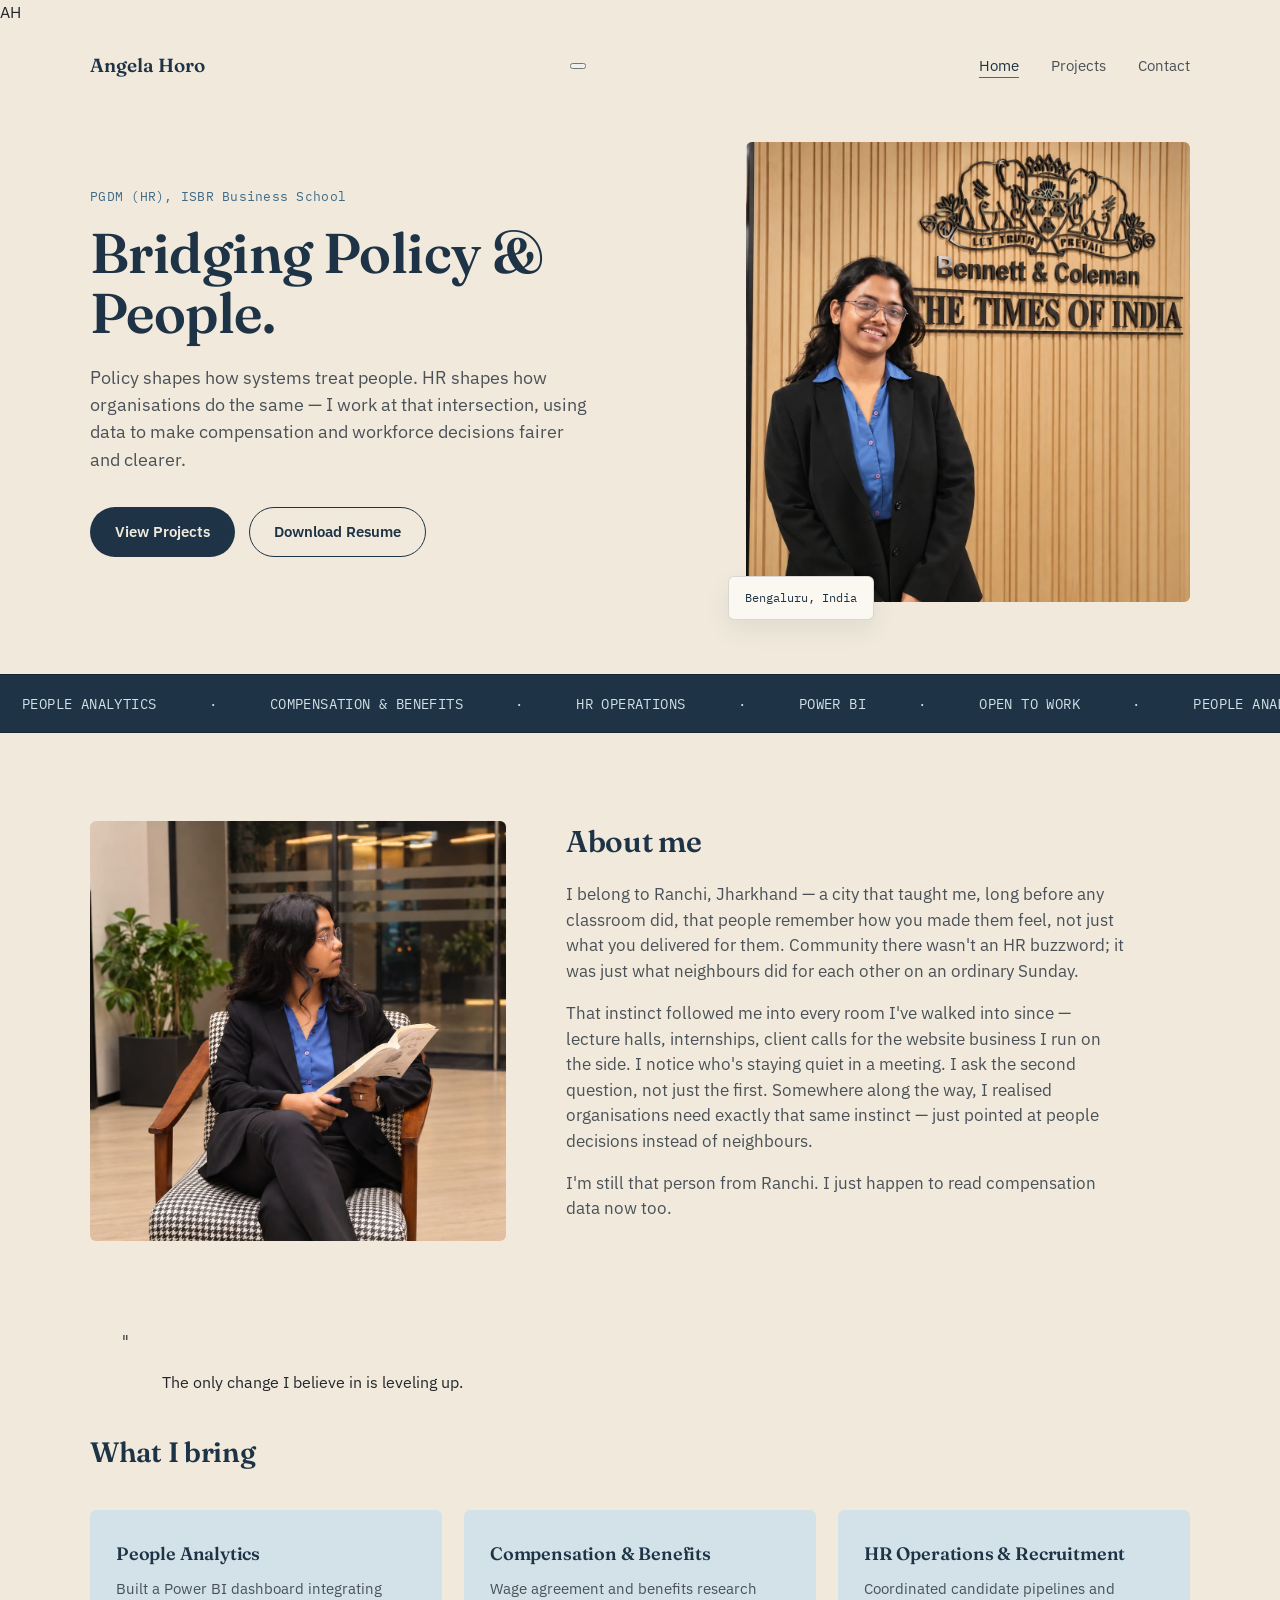
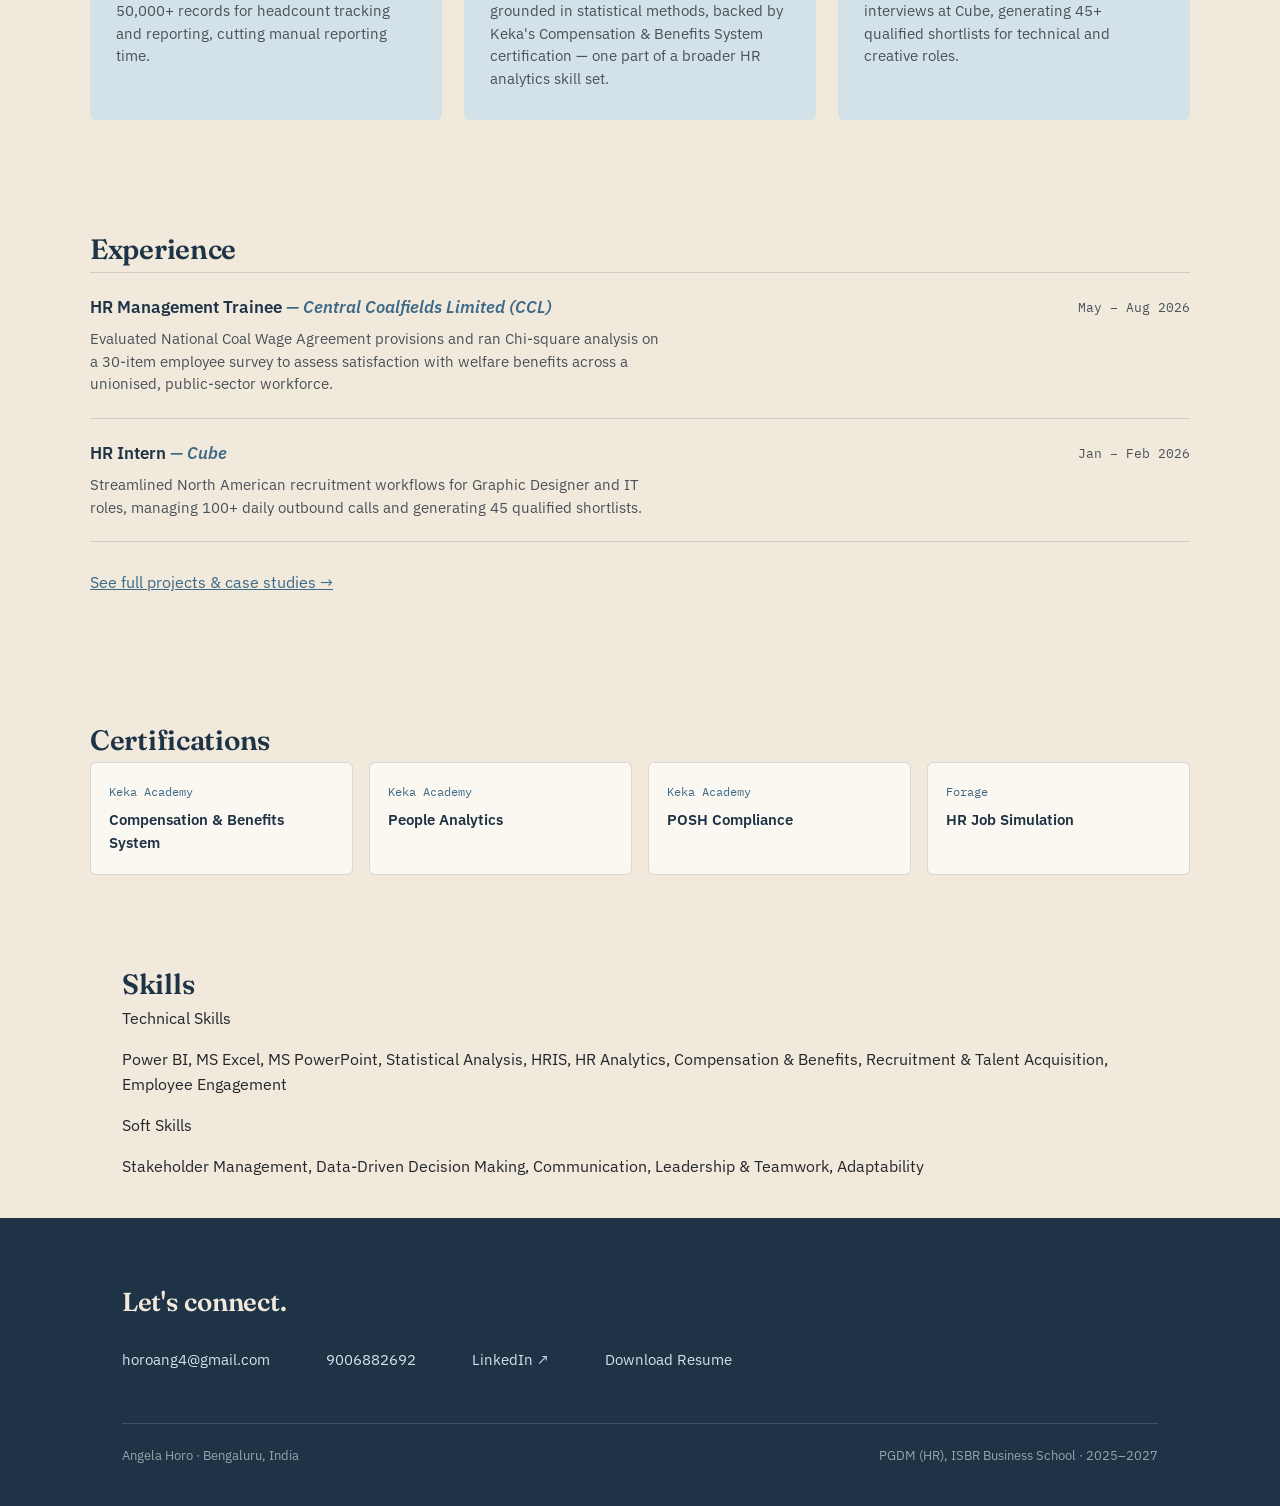
==== index.html @ 56f6d145 "Add reveal class to sections and update skills layout" ====
<!DOCTYPE html>
<html lang="en">
<head>
<meta charset="UTF-8">
<meta name="viewport" content="width=device-width, initial-scale=1.0">
<title>Angela Horo — HR Analytics & Compensation</title>
<meta name="description" content="Angela Horo — PGDM (HR) candidate focused on HR analytics, compensation & benefits, and people-first operations.">
<link rel="stylesheet" href="style.css">
<link rel="icon" href="data:image/svg+xml,%3Csvg xmlns='http://www.w3.org/2000/svg' viewBox='0 0 64 64'%3E%3Crect width='64' height='64' rx='8' fill='%231E3346'/%3E%3Ctext x='32' y='42' font-family='Georgia,serif' font-size='26' font-weight='600' fill='%23F1EADC' text-anchor='middle'%3EAH%3C/text%3E%3C/svg%3E">
</head>
<body>

<div class="splash" id="splash"><span>AH</span></div>

<div class="wrap topnav">
  <a class="mark" href="index.html">Angela Horo</a>
  <button class="nav-toggle" id="navToggle" aria-expanded="false" aria-controls="primaryNav" aria-label="Open menu">
    <span></span><span></span><span></span>
  </button>
  <nav id="primaryNav">
    <a href="index.html" class="active">Home</a>
    <a href="projects.html">Projects</a>
    <a href="#contact">Contact</a>
  </nav>
</div>

<section class="wrap hero">
  <div>
    <div class="role">PGDM (HR), ISBR Business School</div>
    <h1>Bridging Policy &amp; People.</h1>
    <p class="subhead">Policy shapes how systems treat people. HR shapes how organisations do the same — I work at that intersection, using data to make compensation and workforce decisions fairer and clearer.</p>
    <div class="btn-row">
      <a class="btn btn-primary" href="projects.html">View Projects</a>
      <a class="btn btn-ghost" href="Angela_Horo_Resume.pdf" download>Download Resume</a>
    </div>
  </div>
  <div class="hero-photo">
    <img src="hero.jpg" alt="Angela Horo">
    <div class="tag">Bengaluru, India</div>
  </div>
</section>

<div class="marquee">
  <div class="marquee-track">
    <span>PEOPLE ANALYTICS</span>
    <span>·</span>
    <span>COMPENSATION &amp; BENEFITS</span>
    <span>·</span>
    <span>HR OPERATIONS</span>
    <span>·</span>
    <span>POWER BI</span>
    <span>·</span>
    <span>OPEN TO WORK</span>
    <span>·</span>
    <span>PEOPLE ANALYTICS</span>
    <span>·</span>
    <span>COMPENSATION &amp; BENEFITS</span>
    <span>·</span>
    <span>HR OPERATIONS</span>
    <span>·</span>
    <span>POWER BI</span>
    <span>·</span>
    <span>OPEN TO WORK</span>
    <span>·</span>
  </div>
</div>

<section class="wrap intro reveal">
  <img src="intro.jpg" alt="Angela Horo reading at a career fair">
  <div>
    <h2>About me</h2>
    <p>I belong to Ranchi, Jharkhand — a city that taught me, long before any classroom did, that people remember how you made them feel, not just what you delivered for them. Community there wasn't an HR buzzword; it was just what neighbours did for each other on an ordinary Sunday.</p>
    <p>That instinct followed me into every room I've walked into since — lecture halls, internships, client calls for the website business I run on the side. I notice who's staying quiet in a meeting. I ask the second question, not just the first. Somewhere along the way, I realised organisations need exactly that same instinct — just pointed at people decisions instead of neighbours.</p>
    <p>I'm still that person from Ranchi. I just happen to read compensation data now too.</p>
  </div>
</section>

<div class="quote-band reveal">
  <div class="wrap">
    <span class="quote-mark">"</span>
    <blockquote>The only change I believe in is leveling up.</blockquote>
  </div>
</div>

<section class="wrap bring reveal">
  <div class="sec-head">
    <h2>What I bring</h2>
  </div>
  <div class="bring-grid">
    <div class="bring-card">
      <h3>People Analytics</h3>
      <p>Built a Power BI dashboard integrating 50,000+ records for headcount tracking and reporting, cutting manual reporting time.</p>
    </div>
    <div class="bring-card">
      <h3>Compensation &amp; Benefits</h3>
      <p>Wage agreement and benefits research grounded in statistical methods, backed by Keka's Compensation &amp; Benefits System certification — one part of a broader HR analytics skill set.</p>
    </div>
    <div class="bring-card">
      <h3>HR Operations &amp; Recruitment</h3>
      <p>Coordinated candidate pipelines and interviews at Cube, generating 45+ qualified shortlists for technical and creative roles.</p>
    </div>
  </div>
</section>

<section class="wrap exp reveal">
  <div class="sec-head">
    <h2>Experience</h2>
  </div>

  <div class="exp-item">
    <div>
      <div class="exp-role">HR Management Trainee <span class="exp-org">— Central Coalfields Limited (CCL)</span></div>
      <div class="exp-desc">Evaluated National Coal Wage Agreement provisions and ran Chi-square analysis on a 30-item employee survey to assess satisfaction with welfare benefits across a unionised, public-sector workforce.</div>
    </div>
    <div class="exp-date">May – Aug 2026</div>
  </div>

  <div class="exp-item">
    <div>
      <div class="exp-role">HR Intern <span class="exp-org">— Cube</span></div>
      <div class="exp-desc">Streamlined North American recruitment workflows for Graphic Designer and IT roles, managing 100+ daily outbound calls and generating 45 qualified shortlists.</div>
    </div>
    <div class="exp-date">Jan – Feb 2026</div>
  </div>

  <p class="exp-more"><a href="projects.html">See full projects &amp; case studies →</a></p>
</section>

<section class="wrap certs reveal">
  <div class="sec-head">
    <h2>Certifications</h2>
  </div>
  <div class="cert-row">
    <div class="cert-card">
      <span class="cert-issuer">Keka Academy</span>
      <div class="cert-name">Compensation &amp; Benefits System</div>
    </div>
    <div class="cert-card">
      <span class="cert-issuer">Keka Academy</span>
      <div class="cert-name">People Analytics</div>
    </div>
    <div class="cert-card">
      <span class="cert-issuer">Keka Academy</span>
      <div class="cert-name">POSH Compliance</div>
    </div>
    <div class="cert-card">
      <span class="cert-issuer">Forage</span>
      <div class="cert-name">HR Job Simulation</div>
    </div>
  </div>
</section>

<section class="wrap skills reveal">
  <div class="sec-head">
    <h2>Skills</h2>
  </div>
  <div class="skill-list">
    <div class="skill-list-label">Technical Skills</div>
    <p class="skill-line">Power BI, MS Excel, MS PowerPoint, Statistical Analysis, HRIS, HR Analytics, Compensation &amp; Benefits, Recruitment &amp; Talent Acquisition, Employee Engagement</p>
  </div>
  <div class="skill-list">
    <div class="skill-list-label">Soft Skills</div>
    <p class="skill-line">Stakeholder Management, Data-Driven Decision Making, Communication, Leadership &amp; Teamwork, Adaptability</p>
  </div>
</section>

<footer id="contact">
  <div class="wrap">
    <h2>Let's connect.</h2>
    <div class="footer-links">
      <a href="mailto:horoang4@gmail.com">horoang4@gmail.com</a>
      <a href="tel:9006882692">9006882692</a>
      <a href="https://www.linkedin.com/in/angela-horo-030857283" target="_blank" rel="noopener">LinkedIn ↗</a>
      <a href="Angela_Horo_Resume.pdf" download>Download Resume</a>
    </div>
    <div class="footer-bottom">
      <span>Angela Horo · Bengaluru, India</span>
      <span>PGDM (HR), ISBR Business School · 2025–2027</span>
    </div>
  </div>
</footer>

<script src="script.js"></script>
</body>
</html>
---- style.css ----
@import url('https://fonts.googleapis.com/css2?family=Fraunces:opsz,wght@9..144,400;9..144,500;9..144,600;9..144,700&family=IBM+Plex+Sans:wght@400;500;600;700&family=IBM+Plex+Mono:wght@500;600&display=swap');

:root{
  --cream:#F1EADC;
  --paper:#FBF8F1;
  --navy:#1E3346;
  --navy-2:#152634;
  --blue:#5C82A0;
  --blue-deep:#3E6A88;
  --powder:#D2E2E8;
  --ink:#23262B;
  --ink-soft:#4A5158;
  --line: rgba(30,51,70,.16);
  --radius: 4px;
  --wrap: 1100px;
}

*{box-sizing:border-box;}
html{scroll-behavior:smooth;}
body{
  margin:0;
  background:var(--cream);
  color:var(--ink);
  font-family:'IBM Plex Sans',sans-serif;
  font-size:16px;
  line-height:1.55;
  -webkit-font-smoothing:antialiased;
}

h1,h2,h3{
  font-family:'Fraunces',serif;
  font-weight:600;
  color:var(--navy);
  margin:0;
  letter-spacing:-.01em;
}

a{color:var(--blue-deep);}
a:focus-visible, button:focus-visible{
  outline:2px solid var(--blue-deep);
  outline-offset:3px;
}

img{max-width:100%;display:block;}

.wrap{max-width:var(--wrap);margin:0 auto;padding:0 32px;}

/* ---------- Top nav ---------- */
.topnav{
  display:flex;justify-content:space-between;align-items:center;
  padding:26px 0;
}
.topnav .mark{
  font-family:'Fraunces',serif;font-weight:600;font-size:19px;color:var(--navy);
  text-decoration:none;
}
.topnav nav a{
  font-size:14.5px;color:var(--ink-soft);text-decoration:none;margin-left:28px;
  border-bottom:1px solid transparent;
  padding-bottom:2px;
}
.topnav nav a:hover, .topnav nav a.active{color:var(--navy);border-color:var(--blue-deep);}

/* ---------- Buttons ---------- */
.btn{
  display:inline-flex;align-items:center;gap:8px;
  font-family:'IBM Plex Sans',sans-serif;font-weight:600;font-size:14.5px;
  padding:13px 24px;border-radius:999px;text-decoration:none;
  border:1px solid transparent;cursor:pointer;
}
.btn-primary{background:var(--navy);color:var(--cream);}
.btn-primary:hover{background:var(--navy-2);}
.btn-ghost{background:transparent;color:var(--navy);border-color:var(--navy);}
.btn-ghost:hover{background:var(--navy);color:var(--cream);}
.btn-row{display:flex;gap:14px;flex-wrap:wrap;margin-top:34px;}

/* ---------- Hero ---------- */
.hero{
  display:flex;gap:56px;
  align-items:center;
  padding:36px 0 72px;
}
.hero > div:first-child{flex:1.15;}
.hero-photo{flex:.85;}
.hero h1{font-size:56px;line-height:1.06;}
.hero .subhead{
  margin-top:22px;max-width:46ch;font-size:17.5px;color:var(--ink-soft);
}
.hero .role{
  font-family:'IBM Plex Mono',monospace;font-size:13px;color:var(--blue-deep);
  letter-spacing:.02em;margin-bottom:16px;
}
.hero-photo{
  position:relative;
}
.hero-photo img{
  border-radius:6px;
  width:100%;height:460px;object-fit:cover;object-position:top center;
}
.hero-photo .tag{
  position:absolute;bottom:-18px;left:-18px;
  background:var(--paper);border:1px solid var(--line);
  padding:12px 16px;border-radius:6px;
  font-family:'IBM Plex Mono',monospace;font-size:12px;color:var(--navy);
  box-shadow:0 10px 24px rgba(30,51,70,.08);
}

/* ---------- Marquee ---------- */
.marquee{
  background:var(--navy);color:var(--cream);
  overflow:hidden;white-space:nowrap;padding:16px 0;
  border-top:1px solid var(--navy-2);border-bottom:1px solid var(--navy-2);
}
.marquee-track{
  display:inline-block;
  font-family:'IBM Plex Mono',monospace;font-size:13.5px;letter-spacing:.03em;
  animation: scroll 26s linear infinite;
}
.marquee-track span{margin:0 22px;color:var(--powder);}
@keyframes scroll{
  0%{transform:translateX(0);}
  100%{transform:translateX(-50%);}
}
@media (prefers-reduced-motion: reduce){
  .marquee-track{animation:none;}
}

/* ---------- Intro ---------- */
.intro{
  display:flex;gap:60px;
  padding:88px 0;align-items:center;
}
.intro img{flex:.8;}
.intro > div{flex:1.2;}
.intro img{border-radius:6px;height:420px;object-fit:cover;object-position:top;}
.intro h2{font-size:30px;line-height:1.22;margin-bottom:22px;}
.intro p{font-size:16.5px;color:var(--ink-soft);max-width:56ch;}
.intro p + p{margin-top:16px;}

/* ---------- What I bring ---------- */
.bring{padding:20px 0 88px;}
.bring > .sec-head{margin-bottom:36px;}
.sec-head h2{font-size:28px;}
.bring-grid{
  display:flex;gap:22px;
}
.bring-grid .bring-card{flex:1;}
.bring-card{
  background:var(--powder);border-radius:6px;padding:30px 26px;
}
.bring-card h3{font-size:18px;margin-bottom:10px;}
.bring-card p{font-size:14.5px;color:var(--ink-soft);margin:0;}

/* ---------- Experience ---------- */
.exp{padding:20px 0 88px;}
.exp-item{
  display:flex;justify-content:space-between;gap:20px;
  padding:22px 0;border-top:1px solid var(--line);
}
.exp-item > div:first-child{flex:1;}
.exp-item:last-of-type{border-bottom:1px solid var(--line);}
.exp-role{font-weight:600;color:var(--navy);font-size:16.5px;}
.exp-org{color:var(--blue-deep);font-style:italic;}
.exp-desc{margin-top:8px;color:var(--ink-soft);font-size:14.5px;max-width:64ch;}
.exp-date{
  font-family:'IBM Plex Mono',monospace;font-size:12.5px;color:var(--ink-soft);
  white-space:nowrap;padding-top:3px;
}
.exp-more{margin-top:28px;}

/* ---------- Certifications ---------- */
.certs{padding:20px 0 88px;}
.cert-row{
  display:flex;gap:16px;flex-wrap:wrap;
}
.cert-row .cert-card{flex:1;min-width:200px;}
.cert-card{
  border:1px solid var(--line);border-radius:6px;padding:20px 18px;background:var(--paper);
}
.cert-card .cert-name{font-weight:600;color:var(--navy);font-size:14.5px;}
.cert-card .cert-issuer{
  font-family:'IBM Plex Mono',monospace;font-size:11.5px;color:var(--blue-deep);
  margin-bottom:8px;display:block;
}

/* ---------- Projects grid (projects.html) ---------- */
.proj-head{padding:56px 0 40px;}
.proj-head h1{font-size:42px;}
.proj-head p{color:var(--ink-soft);max-width:56ch;margin-top:14px;font-size:16.5px;}
.proj-grid{
  display:flex;flex-wrap:wrap;gap:24px;
  padding-bottom:100px;
}
.proj-grid .proj-card{flex:1 1 calc(50% - 12px);min-width:280px;}
.proj-card{
  background:var(--paper);border:1px solid var(--line);border-radius:6px;
  padding:30px 28px;display:flex;flex-direction:column;
}
.proj-card .proj-tag{
  font-family:'IBM Plex Mono',monospace;font-size:11.5px;color:var(--blue-deep);
  margin-bottom:12px;
}
.proj-card h3{font-size:19px;margin-bottom:12px;}
.proj-card p{color:var(--ink-soft);font-size:14.5px;margin:0 0 20px;flex-grow:1;}
.proj-card .btn{align-self:flex-start;}
.proj-card.pending{opacity:.55;}
.proj-card.pending .btn{pointer-events:none;}

/* ---------- Footer ---------- */
footer{background:var(--navy);color:var(--cream);padding:64px 0 40px;margin-top:40px;}
footer h2{color:var(--cream);font-size:26px;}
.footer-links{
  display:flex;gap:28px;margin-top:26px;flex-wrap:wrap;
}
.footer-links a{color:var(--powder);font-size:14.5px;text-decoration:none;margin-right:28px;}
.footer-links a:hover{color:var(--cream);text-decoration:underline;}
.footer-bottom{
  margin-top:52px;padding-top:22px;border-top:1px solid rgba(255,255,255,.14);
  font-size:12.5px;color:rgba(255,255,255,.55);
  display:flex;justify-content:space-between;flex-wrap:wrap;gap:8px;
}

/* ---------- Responsive ---------- */
@media (max-width: 860px){
  .hero{flex-direction:column;gap:40px;}
  .hero h1{font-size:40px;}
  .hero-photo img{height:340px;}
  .intro{flex-direction:column;gap:30px;}
  .intro img{height:300px;}
  .bring-grid{flex-direction:column;}
  .cert-row .cert-card{min-width:150px;}
  .proj-grid .proj-card{flex:1 1 100%;}
  .exp-item{flex-direction:column;gap:6px;}
  .topnav nav a{margin-left:16px;}
}
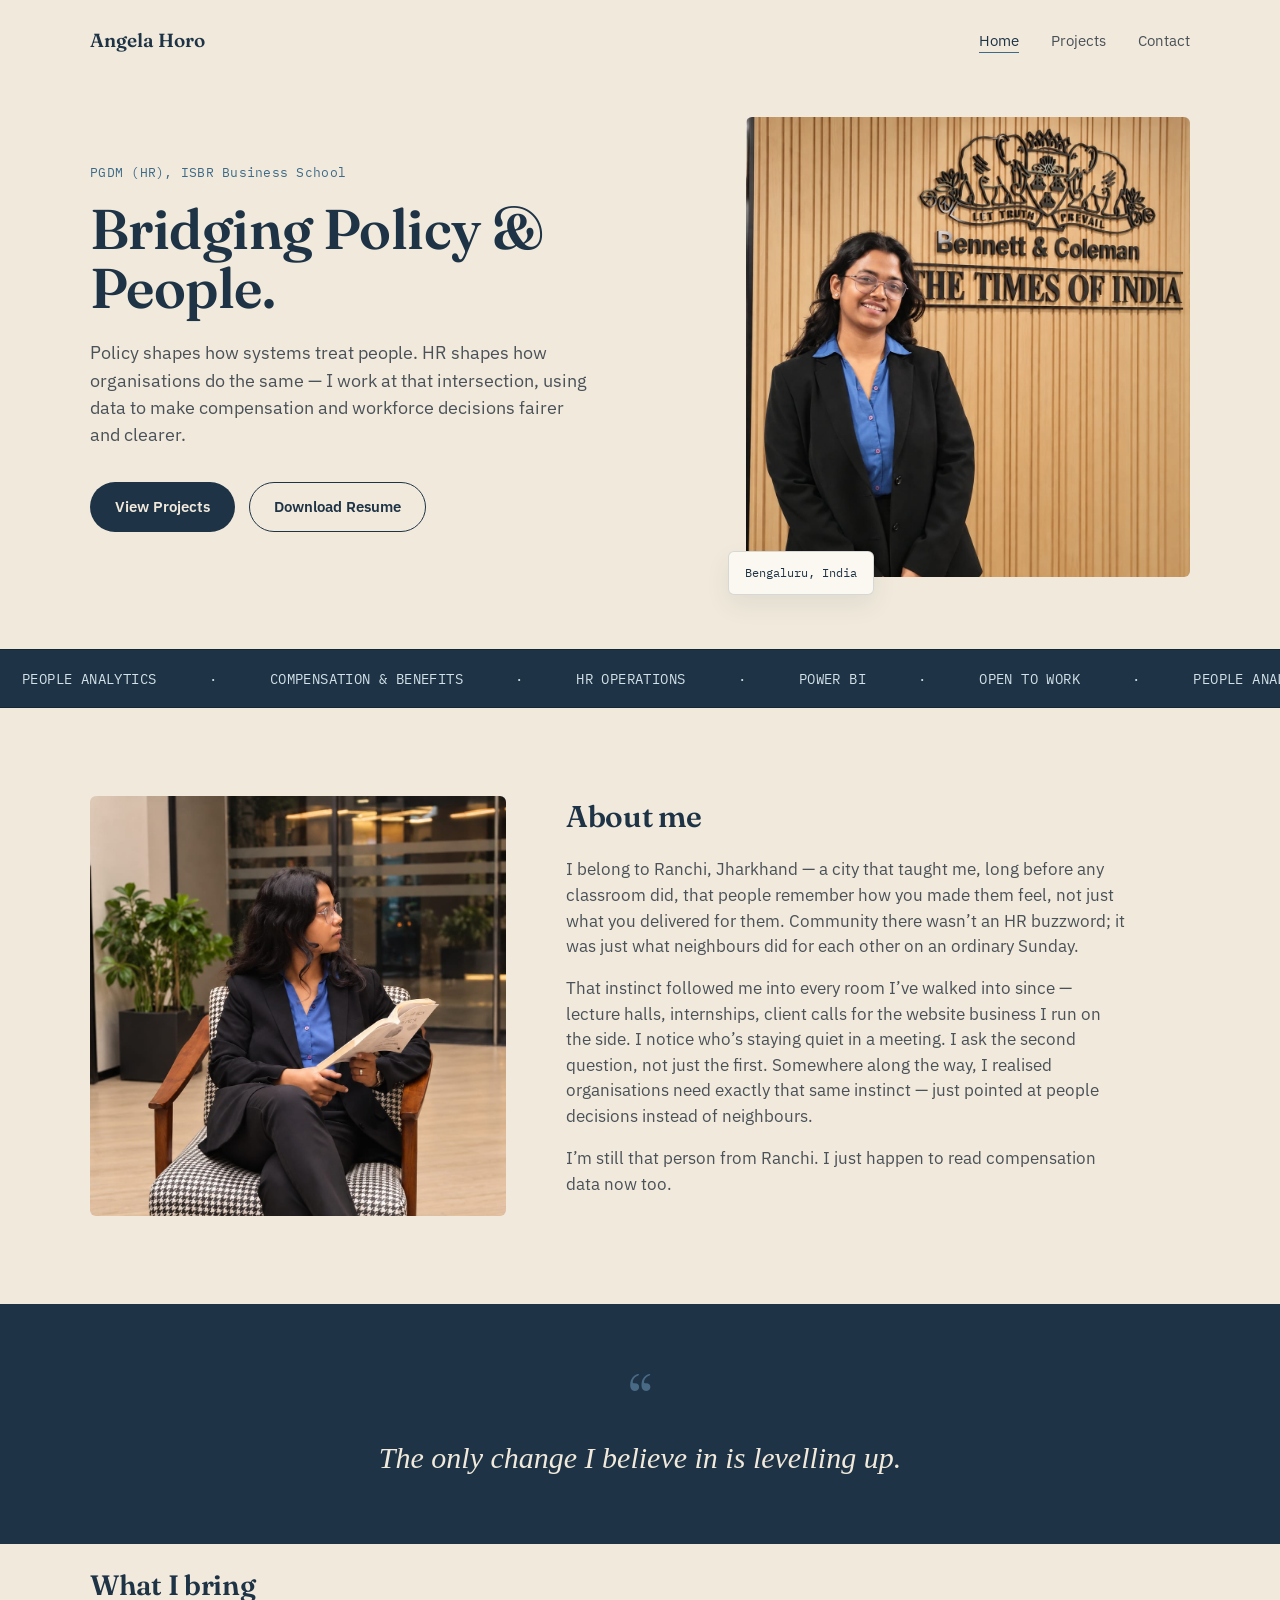
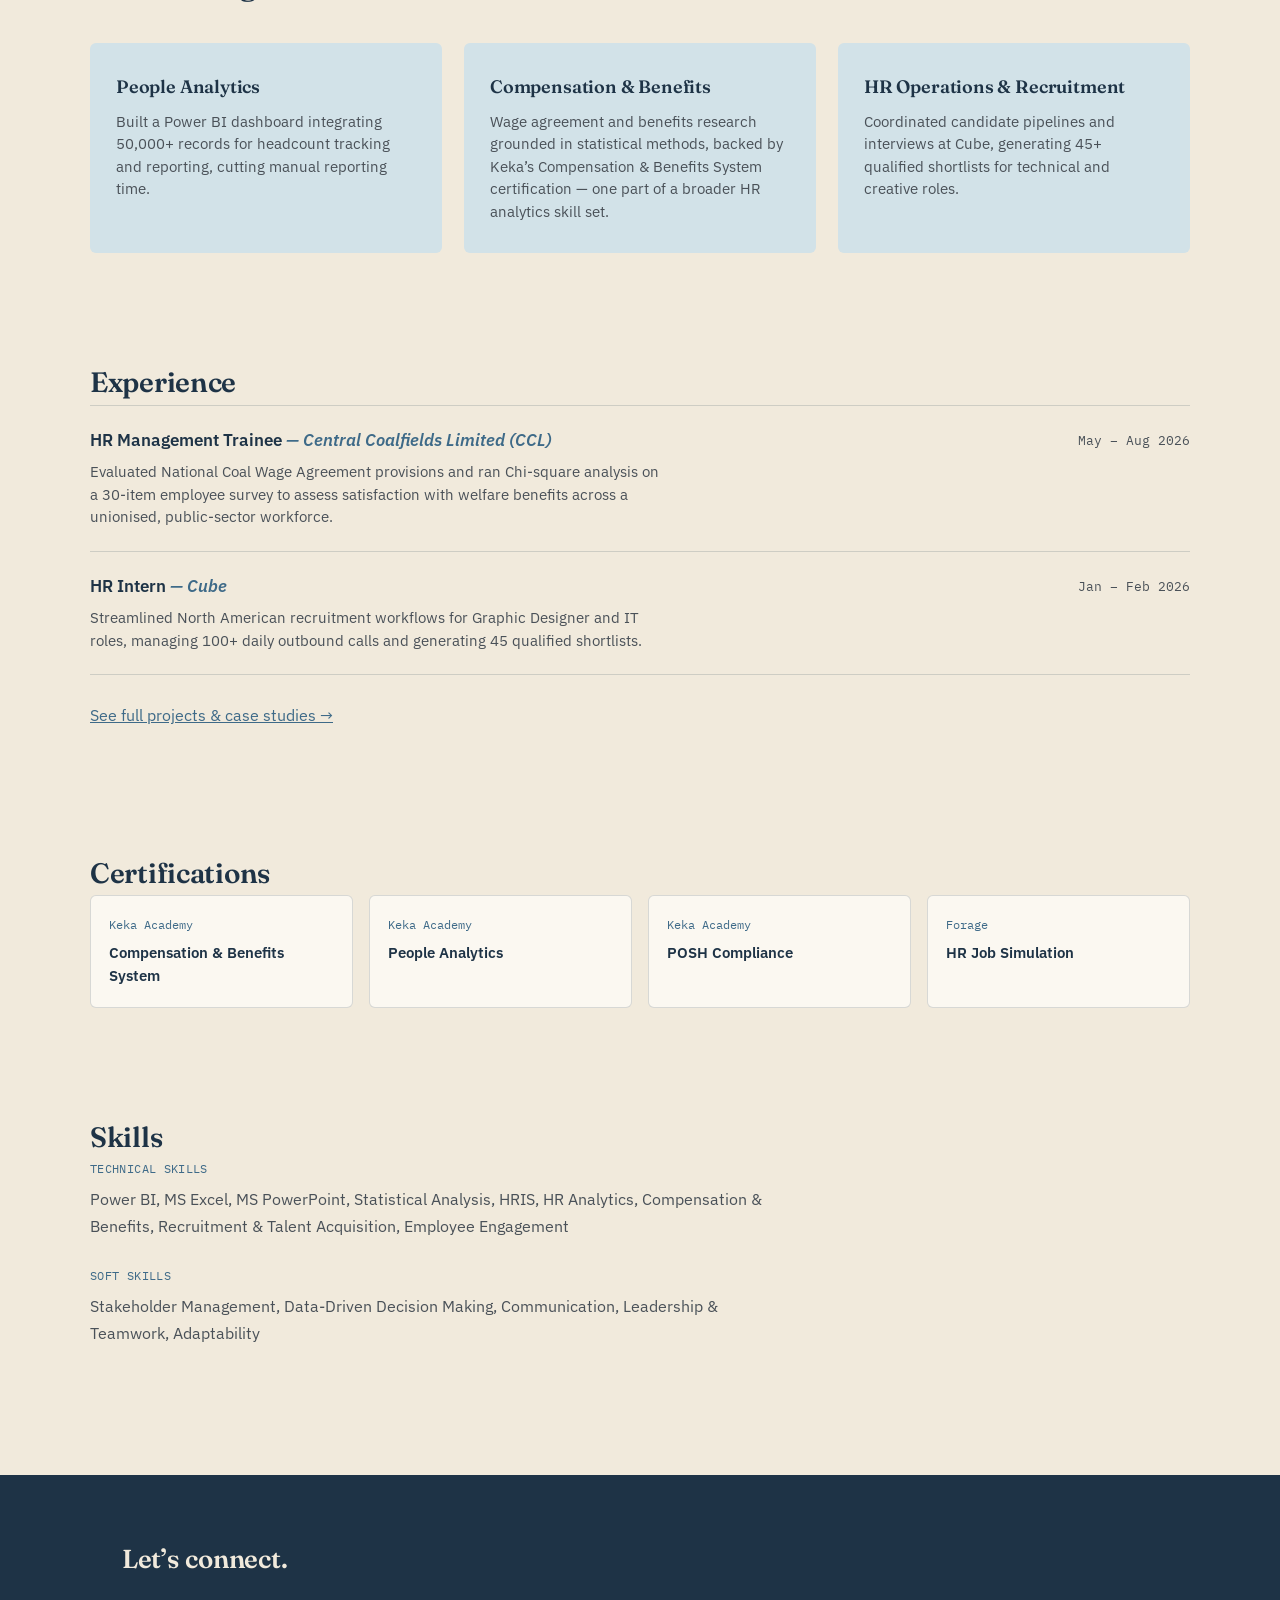
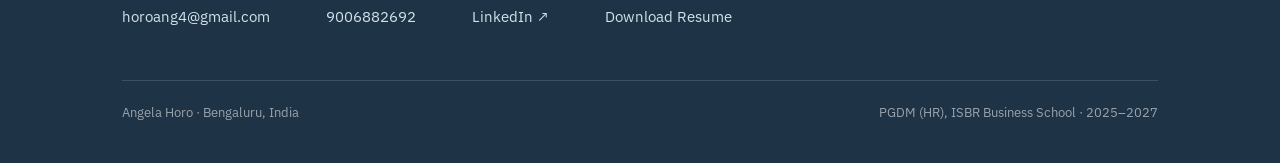
==== commit 60e17a25: "Update index.html" ====
--- a/index.html
+++ b/index.html
@@ -69,16 +69,16 @@
   <img src="intro.jpg" alt="Angela Horo reading at a career fair">
   <div>
     <h2>About me</h2>
-    <p>I belong to Ranchi, Jharkhand — a city that taught me, long before any classroom did, that people remember how you made them feel, not just what you delivered for them. Community there wasn't an HR buzzword; it was just what neighbours did for each other on an ordinary Sunday.</p>
-    <p>That instinct followed me into every room I've walked into since — lecture halls, internships, client calls for the website business I run on the side. I notice who's staying quiet in a meeting. I ask the second question, not just the first. Somewhere along the way, I realised organisations need exactly that same instinct — just pointed at people decisions instead of neighbours.</p>
-    <p>I'm still that person from Ranchi. I just happen to read compensation data now too.</p>
+    <p>I belong to Ranchi, Jharkhand — a city that taught me, long before any classroom did, that people remember how you made them feel, not just what you delivered for them. Community there wasn’t an HR buzzword; it was just what neighbours did for each other on an ordinary Sunday.</p>
+    <p>That instinct followed me into every room I’ve walked into since — lecture halls, internships, client calls for the website business I run on the side. I notice who’s staying quiet in a meeting. I ask the second question, not just the first. Somewhere along the way, I realised organisations need exactly that same instinct — just pointed at people decisions instead of neighbours.</p>
+    <p>I’m still that person from Ranchi. I just happen to read compensation data now too.</p>
   </div>
 </section>
 
 <div class="quote-band reveal">
   <div class="wrap">
-    <span class="quote-mark">"</span>
-    <blockquote>The only change I believe in is leveling up.</blockquote>
+    <span class="quote-mark">&ldquo;</span>
+    <blockquote>The only change I believe in is levelling up.</blockquote>
   </div>
 </div>
 
@@ -93,7 +93,7 @@
     </div>
     <div class="bring-card">
       <h3>Compensation &amp; Benefits</h3>
-      <p>Wage agreement and benefits research grounded in statistical methods, backed by Keka's Compensation &amp; Benefits System certification — one part of a broader HR analytics skill set.</p>
+      <p>Wage agreement and benefits research grounded in statistical methods, backed by Keka’s Compensation &amp; Benefits System certification — one part of a broader HR analytics skill set.</p>
     </div>
     <div class="bring-card">
       <h3>HR Operations &amp; Recruitment</h3>
@@ -166,7 +166,7 @@
 
 <footer id="contact">
   <div class="wrap">
-    <h2>Let's connect.</h2>
+    <h2>Let’s connect.</h2>
     <div class="footer-links">
       <a href="mailto:horoang4@gmail.com">horoang4@gmail.com</a>
       <a href="tel:9006882692">9006882692</a>
--- a/style.css
+++ b/style.css
@@ -27,6 +27,38 @@
   -webkit-font-smoothing:antialiased;
 }
 
+/* ---------- Splash screen ---------- */
+.splash{
+  position:fixed;top:0;right:0;bottom:0;left:0;z-index:999;
+  background:var(--navy);
+  display:flex;align-items:center;justify-content:center;
+  transition:opacity .6s ease, visibility .6s ease;
+  animation:splash-autohide .6s ease 2.5s forwards;
+}
+@keyframes splash-autohide{
+  to{opacity:0;visibility:hidden;}
+}
+.splash span{
+  font-family:'Fraunces',serif;font-weight:600;
+  font-size:clamp(48px, 15vw, 96px);
+  color:var(--cream);letter-spacing:.02em;
+}
+.splash.hide{opacity:0;visibility:hidden;pointer-events:none;}
+@media (prefers-reduced-motion: reduce){
+  .splash{animation:none;opacity:0;visibility:hidden;}
+}
+
+/* ---------- Smooth transitions, global ---------- */
+a, .btn, .nav-toggle span, .bring-card, .cert-card, .proj-card, .exp-item{
+  transition:background-color .2s ease, color .2s ease, border-color .2s ease,
+             transform .2s ease, box-shadow .2s ease, opacity .2s ease;
+}
+.btn:hover{transform:translateY(-1px);}
+.bring-card:hover, .cert-card:hover{transform:translateY(-2px);box-shadow:0 8px 20px rgba(30,51,70,.08);}
+@media (prefers-reduced-motion: reduce){
+  a, .btn, .bring-card, .cert-card, .proj-card{transition:none;}
+}
+
 h1,h2,h3{
   font-family:'Fraunces',serif;
   font-weight:600;
@@ -61,6 +93,38 @@
 }
 .topnav nav a:hover, .topnav nav a.active{color:var(--navy);border-color:var(--blue-deep);}
 
+.nav-toggle{
+  display:none;
+  flex-direction:column;justify-content:center;gap:5px;
+  width:34px;height:34px;padding:0;background:none;border:none;cursor:pointer;
+}
+.nav-toggle span{
+  display:block;height:2px;width:100%;background:var(--navy);border-radius:2px;
+  transition:transform .2s ease, opacity .2s ease;
+}
+.nav-toggle[aria-expanded="true"] span:nth-child(1){transform:translateY(7px) rotate(45deg);}
+.nav-toggle[aria-expanded="true"] span:nth-child(2){opacity:0;}
+.nav-toggle[aria-expanded="true"] span:nth-child(3){transform:translateY(-7px) rotate(-45deg);}
+
+/* ---------- Hero load-in (one orchestrated moment) ---------- */
+.hero > div:first-child > *{
+  opacity:0;transform:translateY(10px);
+  animation:hero-in .6s ease forwards;
+}
+.hero .role{animation-delay:.05s;}
+.hero h1{animation-delay:.12s;}
+.hero .subhead{animation-delay:.2s;}
+.hero .btn-row{animation-delay:.28s;}
+.hero-photo{
+  opacity:0;animation:hero-in .7s ease forwards;animation-delay:.15s;
+}
+@keyframes hero-in{
+  to{opacity:1;transform:translateY(0);}
+}
+@media (prefers-reduced-motion: reduce){
+  .hero > div:first-child > *, .hero-photo{animation:none;opacity:1;transform:none;}
+}
+
 /* ---------- Buttons ---------- */
 .btn{
   display:inline-flex;align-items:center;gap:8px;
@@ -150,6 +214,34 @@
 }
 .bring-card h3{font-size:18px;margin-bottom:10px;}
 .bring-card p{font-size:14.5px;color:var(--ink-soft);margin:0;}
+
+/* ---------- Quote ---------- */
+.quote-band{
+  background:var(--navy);padding:64px 0;margin:0;
+  text-align:center;position:relative;
+}
+.quote-band .wrap{max-width:760px;}
+.quote-band .quote-mark{
+  display:block;font-family:'Fraunces',serif;font-size:64px;line-height:1;
+  color:var(--blue);opacity:.7;margin-bottom:4px;
+}
+.quote-band blockquote{
+  margin:0;font-family:'Fraunces',serif;font-style:italic;font-weight:500;
+  font-size:30px;line-height:1.45;color:var(--cream);
+}
+@media (max-width:600px){
+  .quote-band blockquote{font-size:22px;}
+}
+
+/* ---------- Skills ---------- */
+.skills{padding:20px 0 88px;}
+.skill-list{margin-bottom:26px;}
+.skill-list:last-child{margin-bottom:0;}
+.skill-list-label{
+  font-family:'IBM Plex Mono',monospace;font-size:12px;color:var(--blue-deep);
+  text-transform:uppercase;letter-spacing:.03em;margin-bottom:8px;
+}
+.skill-line{font-size:16px;color:var(--ink-soft);margin:0;max-width:70ch;line-height:1.7;}
 
 /* ---------- Experience ---------- */
 .exp{padding:20px 0 88px;}
@@ -206,6 +298,42 @@
 .proj-card.pending{opacity:.55;}
 .proj-card.pending .btn{pointer-events:none;}
 
+.proj-toggle{align-self:flex-start;}
+.proj-toggle[aria-expanded="true"]::after{content:" ↑";}
+.proj-toggle[aria-expanded="false"]::after{content:" ↓";}
+.proj-detail{
+  margin-top:18px;padding-top:18px;border-top:1px solid var(--line);
+}
+.proj-detail p{font-size:14px;color:var(--ink-soft);margin:0 0 12px;}
+.proj-detail .btn{margin-top:6px;}
+
+/* ---------- Detail pages (GHRM, Competency Multiverse) ---------- */
+.proj-head a{font-size:13.5px;color:var(--blue-deep);text-decoration:none;}
+.detail-page{padding-bottom:80px;max-width:760px;}
+.detail-page h2{font-size:22px;margin:44px 0 14px;}
+.detail-page h2:first-child{margin-top:0;}
+.detail-page p{font-size:15.5px;color:var(--ink-soft);margin:0 0 14px;}
+.detail-page ul{margin:0 0 14px;padding-left:20px;}
+.detail-page li{font-size:15.5px;color:var(--ink-soft);margin-bottom:8px;}
+.detail-page li strong{color:var(--navy);}
+
+.scorecard{
+  background:var(--paper);border:1px solid var(--line);border-radius:6px;
+  padding:22px 26px;margin:8px 0 32px;max-width:420px;
+}
+.scorecard-title{
+  font-family:'IBM Plex Mono',monospace;font-size:12px;color:var(--blue-deep);
+  margin-bottom:14px;text-transform:uppercase;letter-spacing:.03em;
+}
+.score-row{
+  display:flex;justify-content:space-between;font-size:14.5px;
+  padding:8px 0;border-top:1px solid var(--line);color:var(--ink-soft);
+}
+.score-row:first-of-type{border-top:none;}
+.score-total{
+  font-weight:600;color:var(--navy);border-top:1px solid var(--navy);margin-top:4px;
+}
+
 /* ---------- Footer ---------- */
 footer{background:var(--navy);color:var(--cream);padding:64px 0 40px;margin-top:40px;}
 footer h2{color:var(--cream);font-size:26px;}
@@ -218,6 +346,16 @@
   margin-top:52px;padding-top:22px;border-top:1px solid rgba(255,255,255,.14);
   font-size:12.5px;color:rgba(255,255,255,.55);
   display:flex;justify-content:space-between;flex-wrap:wrap;gap:8px;
+}
+
+/* ---------- Scroll reveal ---------- */
+/* Visible by default — JS only adds the entrance animation as a
+   progressive enhancement. If JS fails or is blocked, content is
+   simply static, never invisible. */
+.reveal.pre-reveal{opacity:0;transform:translateY(18px);}
+.reveal{transition:opacity .7s ease, transform .7s ease;}
+@media (prefers-reduced-motion: reduce){
+  .reveal.pre-reveal{opacity:1;transform:none;}
 }
 
 /* ---------- Responsive ---------- */
@@ -231,5 +369,15 @@
   .cert-row .cert-card{min-width:150px;}
   .proj-grid .proj-card{flex:1 1 100%;}
   .exp-item{flex-direction:column;gap:6px;}
-  .topnav nav a{margin-left:16px;}
-}
+
+  .nav-toggle{display:flex;}
+  .topnav nav{
+    display:none;
+    position:absolute;left:0;right:0;top:100%;
+    background:var(--paper);border-top:1px solid var(--line);
+    flex-direction:column;padding:8px 32px 18px;
+  }
+  .topnav nav.open{display:flex;}
+  .topnav nav a{margin-left:0;padding:12px 0;border-bottom:1px solid var(--line);}
+  .topnav{position:relative;}
+}
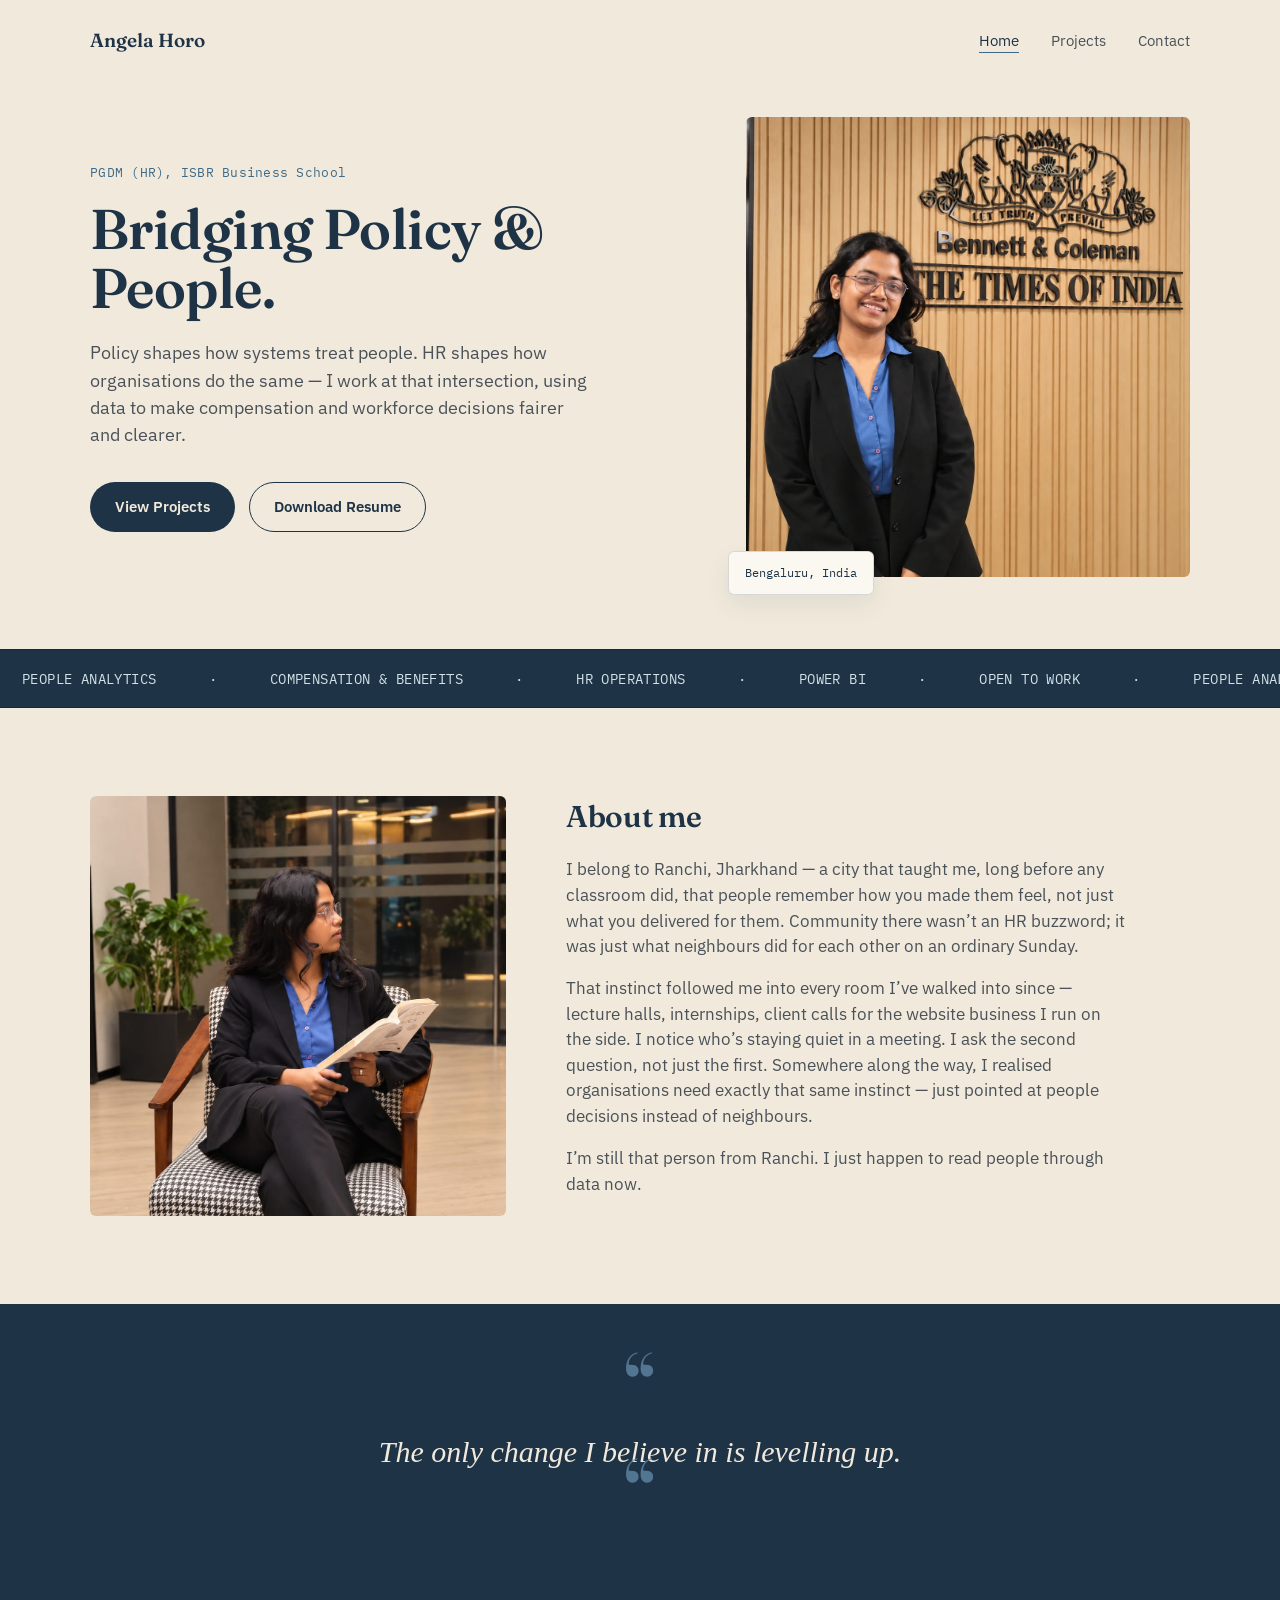
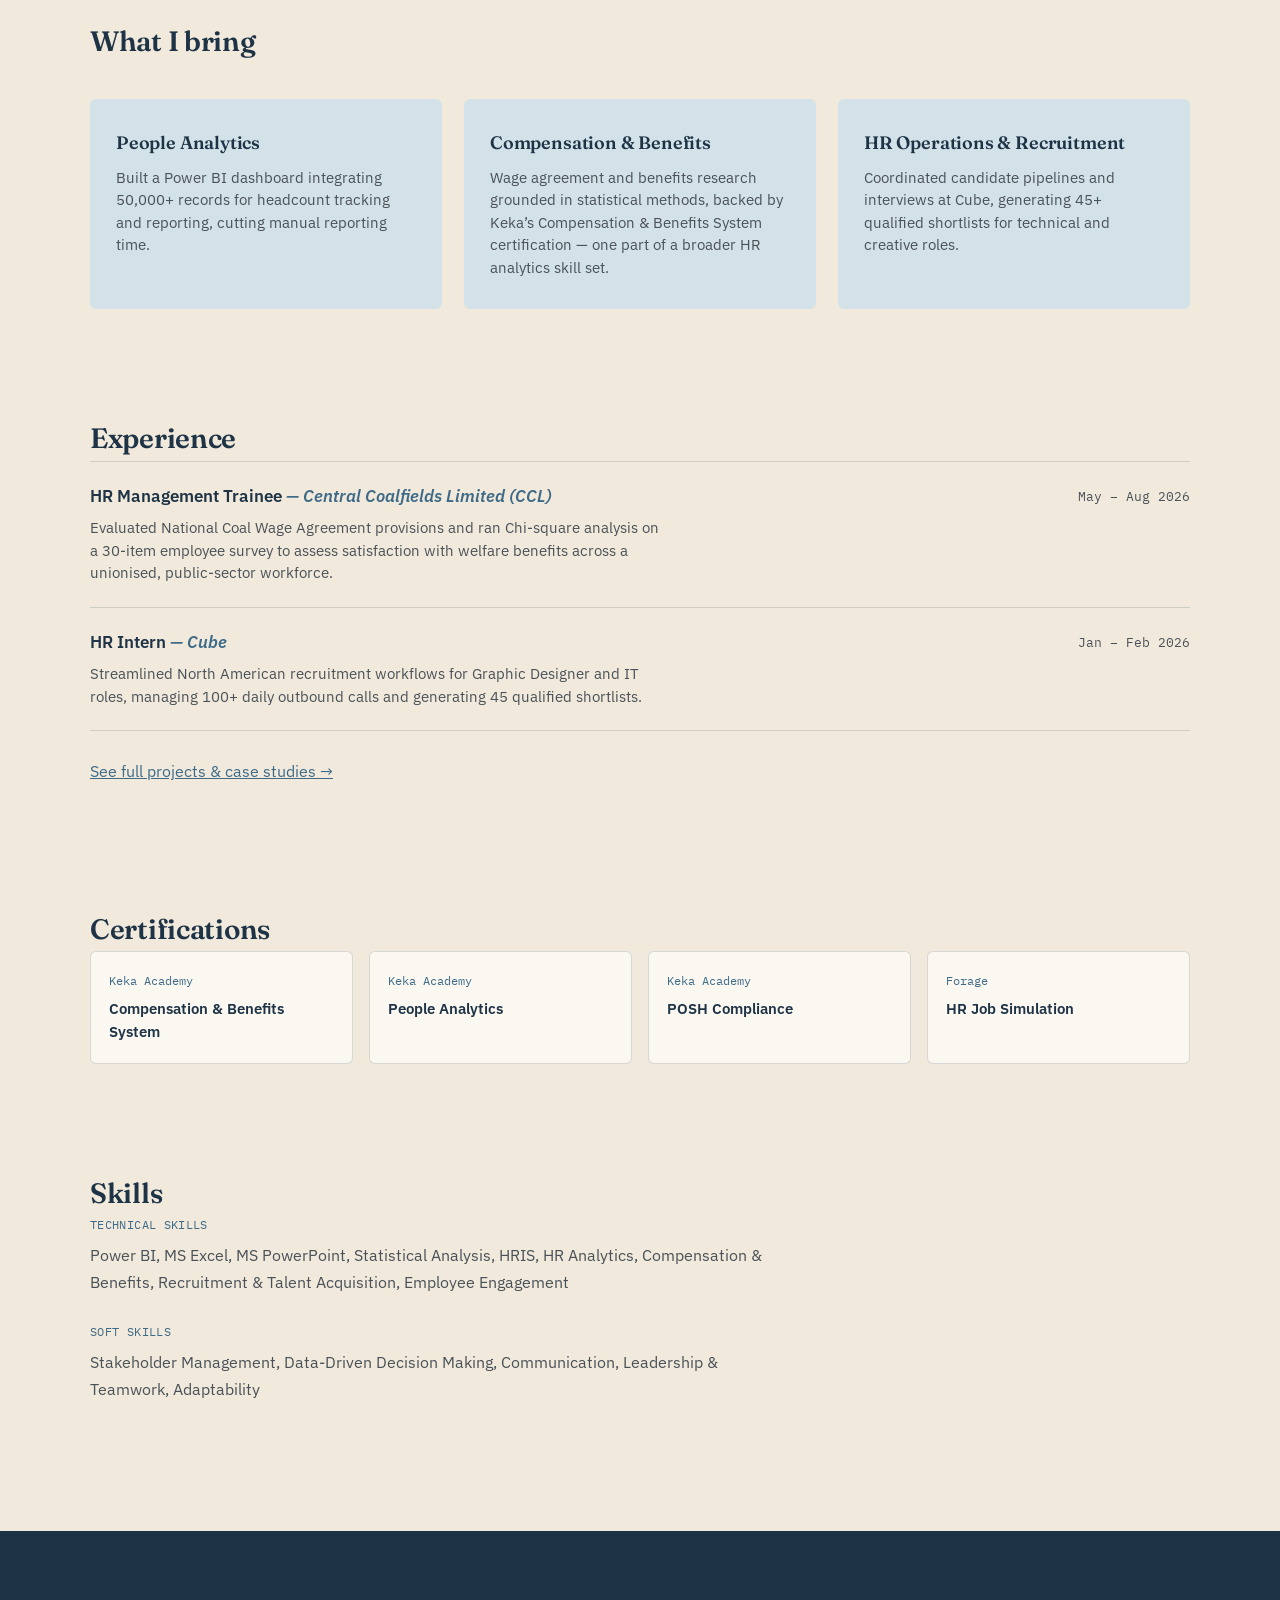
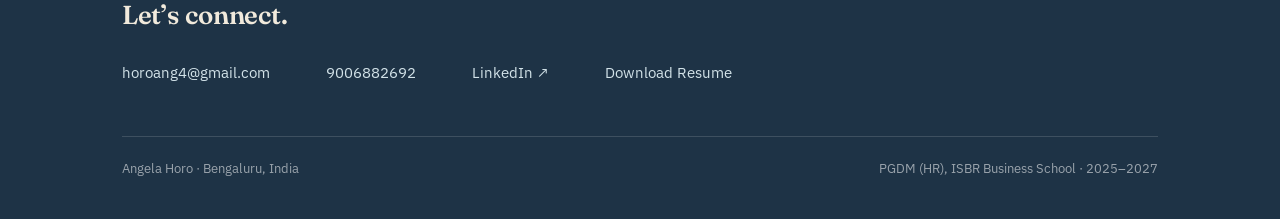
==== commit d768fe03: "Update personal statement in index.html" ====
--- a/index.html
+++ b/index.html
@@ -71,7 +71,7 @@
     <h2>About me</h2>
     <p>I belong to Ranchi, Jharkhand — a city that taught me, long before any classroom did, that people remember how you made them feel, not just what you delivered for them. Community there wasn’t an HR buzzword; it was just what neighbours did for each other on an ordinary Sunday.</p>
     <p>That instinct followed me into every room I’ve walked into since — lecture halls, internships, client calls for the website business I run on the side. I notice who’s staying quiet in a meeting. I ask the second question, not just the first. Somewhere along the way, I realised organisations need exactly that same instinct — just pointed at people decisions instead of neighbours.</p>
-    <p>I’m still that person from Ranchi. I just happen to read compensation data now too.</p>
+    <p>I’m still that person from Ranchi. I just happen to read people through data now.</p>
   </div>
 </section>
 
@@ -79,6 +79,7 @@
   <div class="wrap">
     <span class="quote-mark">&ldquo;</span>
     <blockquote>The only change I believe in is levelling up.</blockquote>
+     <span class="quote-mark">&ldquo;</span>
   </div>
 </div>
 
--- a/style.css
+++ b/style.css
@@ -222,8 +222,9 @@
 }
 .quote-band .wrap{max-width:760px;}
 .quote-band .quote-mark{
-  display:block;font-family:'Fraunces',serif;font-size:64px;line-height:1;
-  color:var(--blue);opacity:.7;margin-bottom:4px;
+  display:block;font-family:'Fraunces',serif;font-weight:600;
+  font-size:88px;line-height:.5;
+  color:var(--blue);opacity:.85;margin-bottom:18px;
 }
 .quote-band blockquote{
   margin:0;font-family:'Fraunces',serif;font-style:italic;font-weight:500;
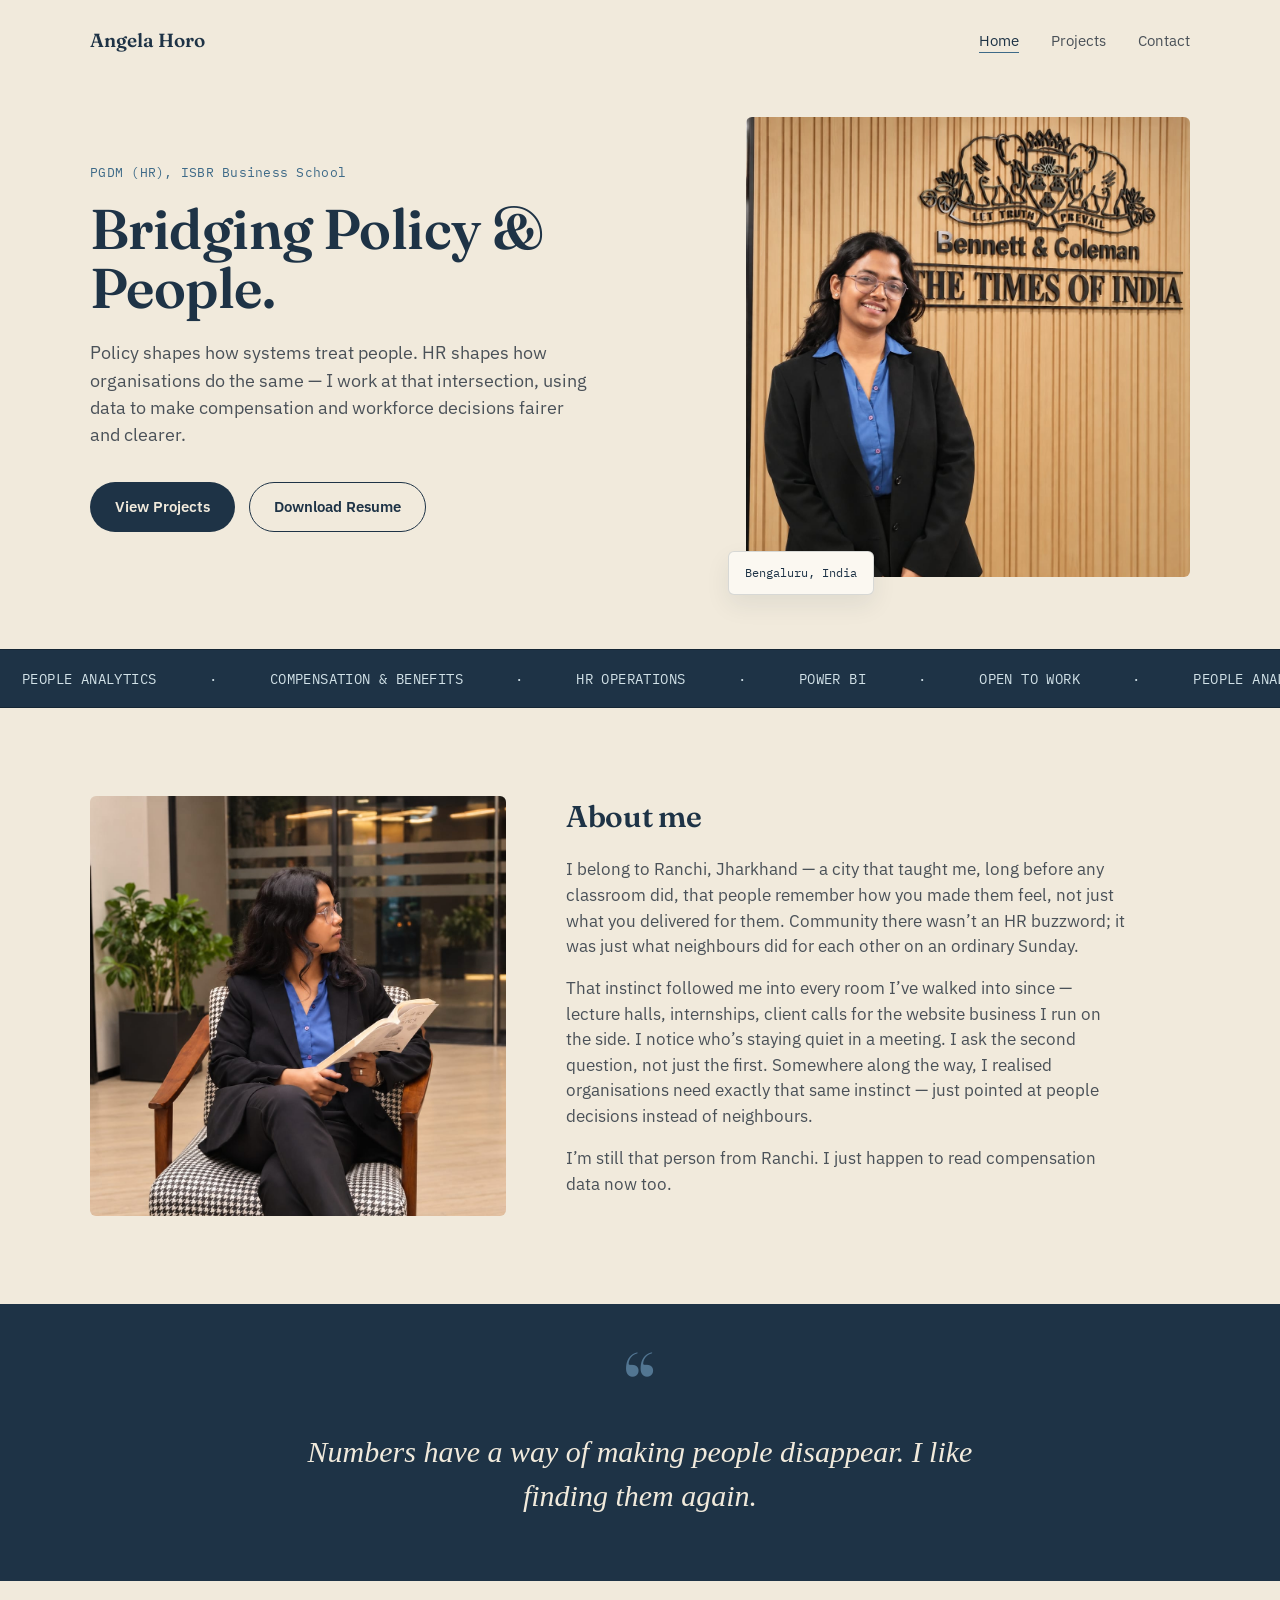
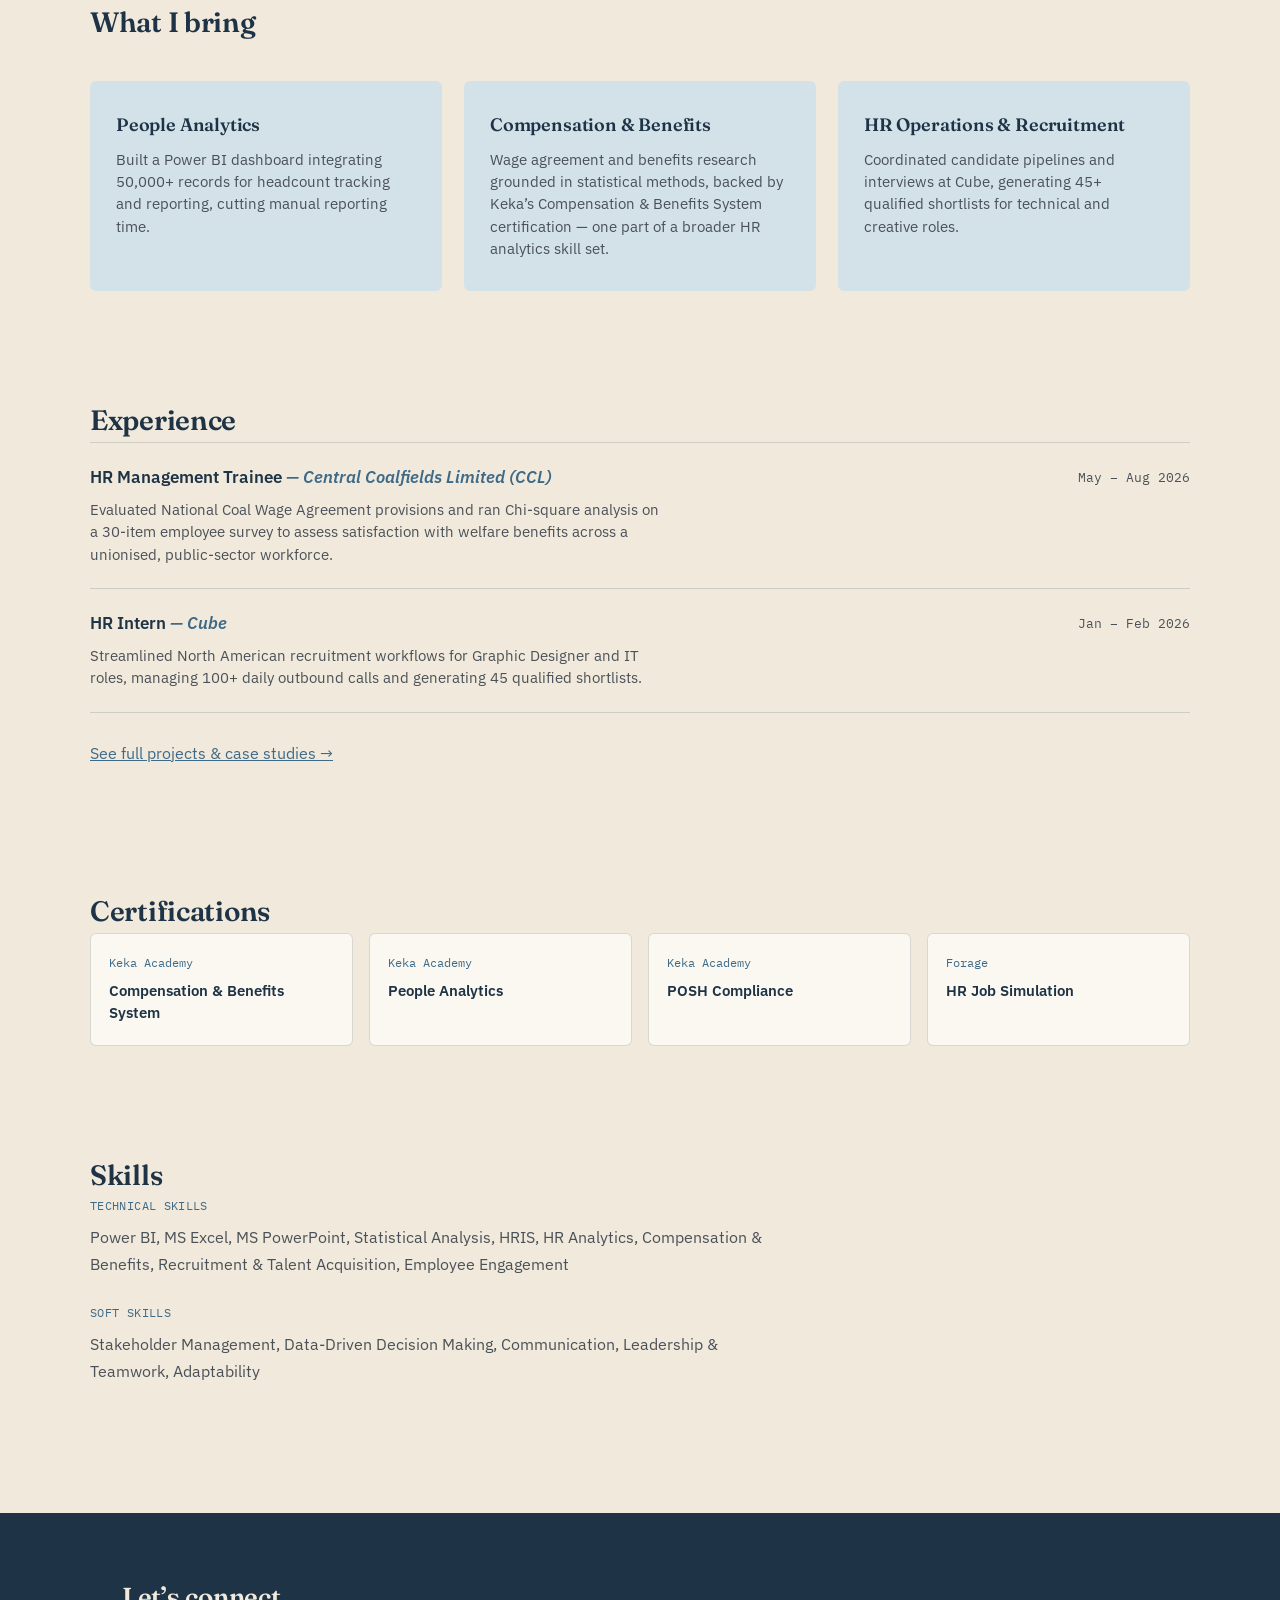
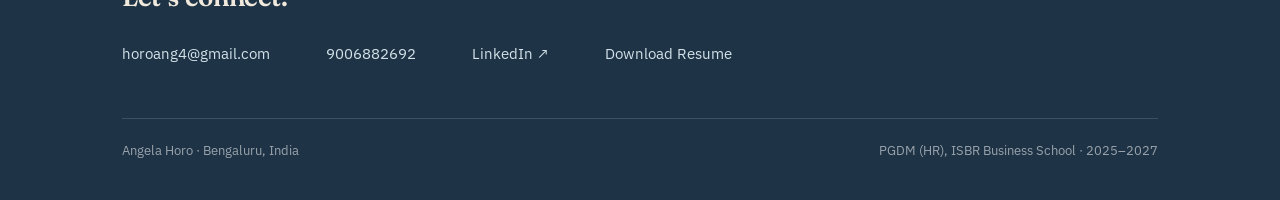
==== commit a03754d1: "Update index.html" ====
--- a/index.html
+++ b/index.html
@@ -71,15 +71,14 @@
     <h2>About me</h2>
     <p>I belong to Ranchi, Jharkhand — a city that taught me, long before any classroom did, that people remember how you made them feel, not just what you delivered for them. Community there wasn’t an HR buzzword; it was just what neighbours did for each other on an ordinary Sunday.</p>
     <p>That instinct followed me into every room I’ve walked into since — lecture halls, internships, client calls for the website business I run on the side. I notice who’s staying quiet in a meeting. I ask the second question, not just the first. Somewhere along the way, I realised organisations need exactly that same instinct — just pointed at people decisions instead of neighbours.</p>
-    <p>I’m still that person from Ranchi. I just happen to read people through data now.</p>
+    <p>I’m still that person from Ranchi. I just happen to read compensation data now too.</p>
   </div>
 </section>
 
 <div class="quote-band reveal">
   <div class="wrap">
     <span class="quote-mark">&ldquo;</span>
-    <blockquote>The only change I believe in is levelling up.</blockquote>
-     <span class="quote-mark">&ldquo;</span>
+    <blockquote>Numbers have a way of making people disappear. I like finding them again.</blockquote>
   </div>
 </div>
 
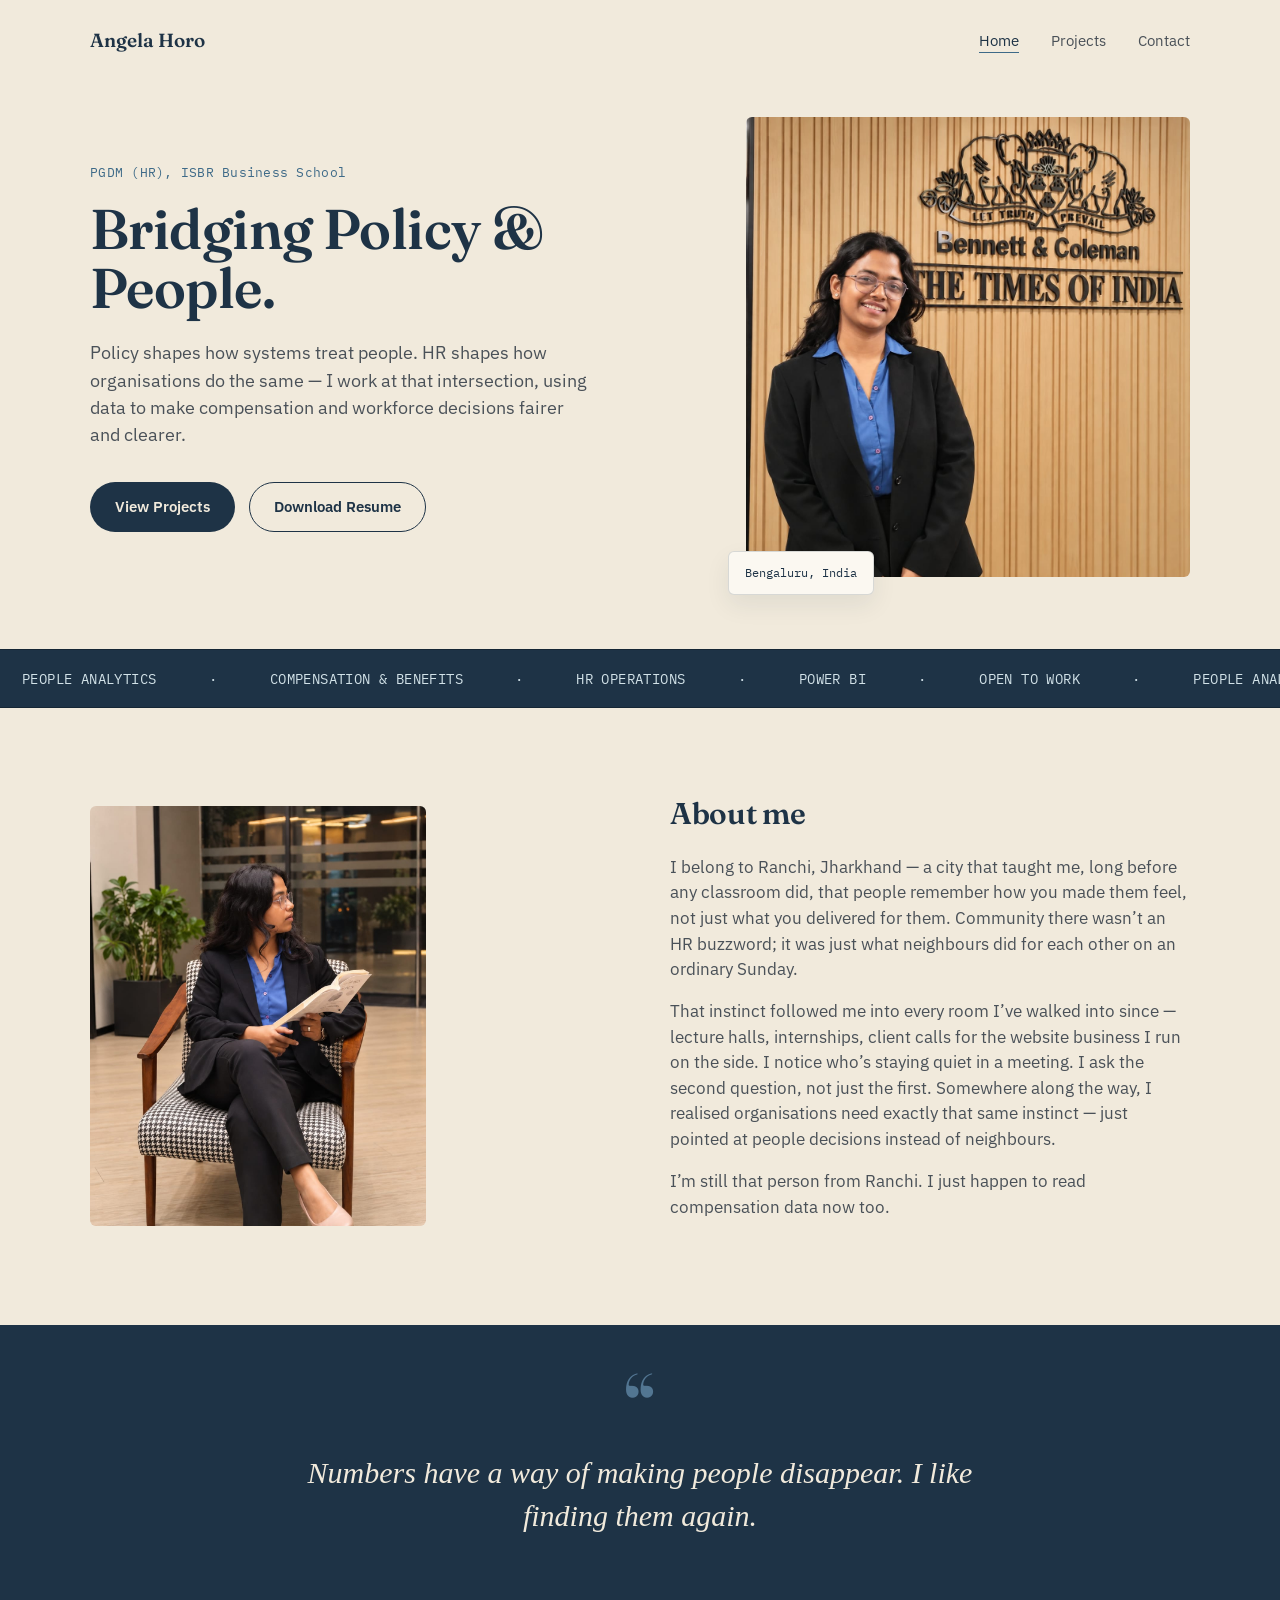
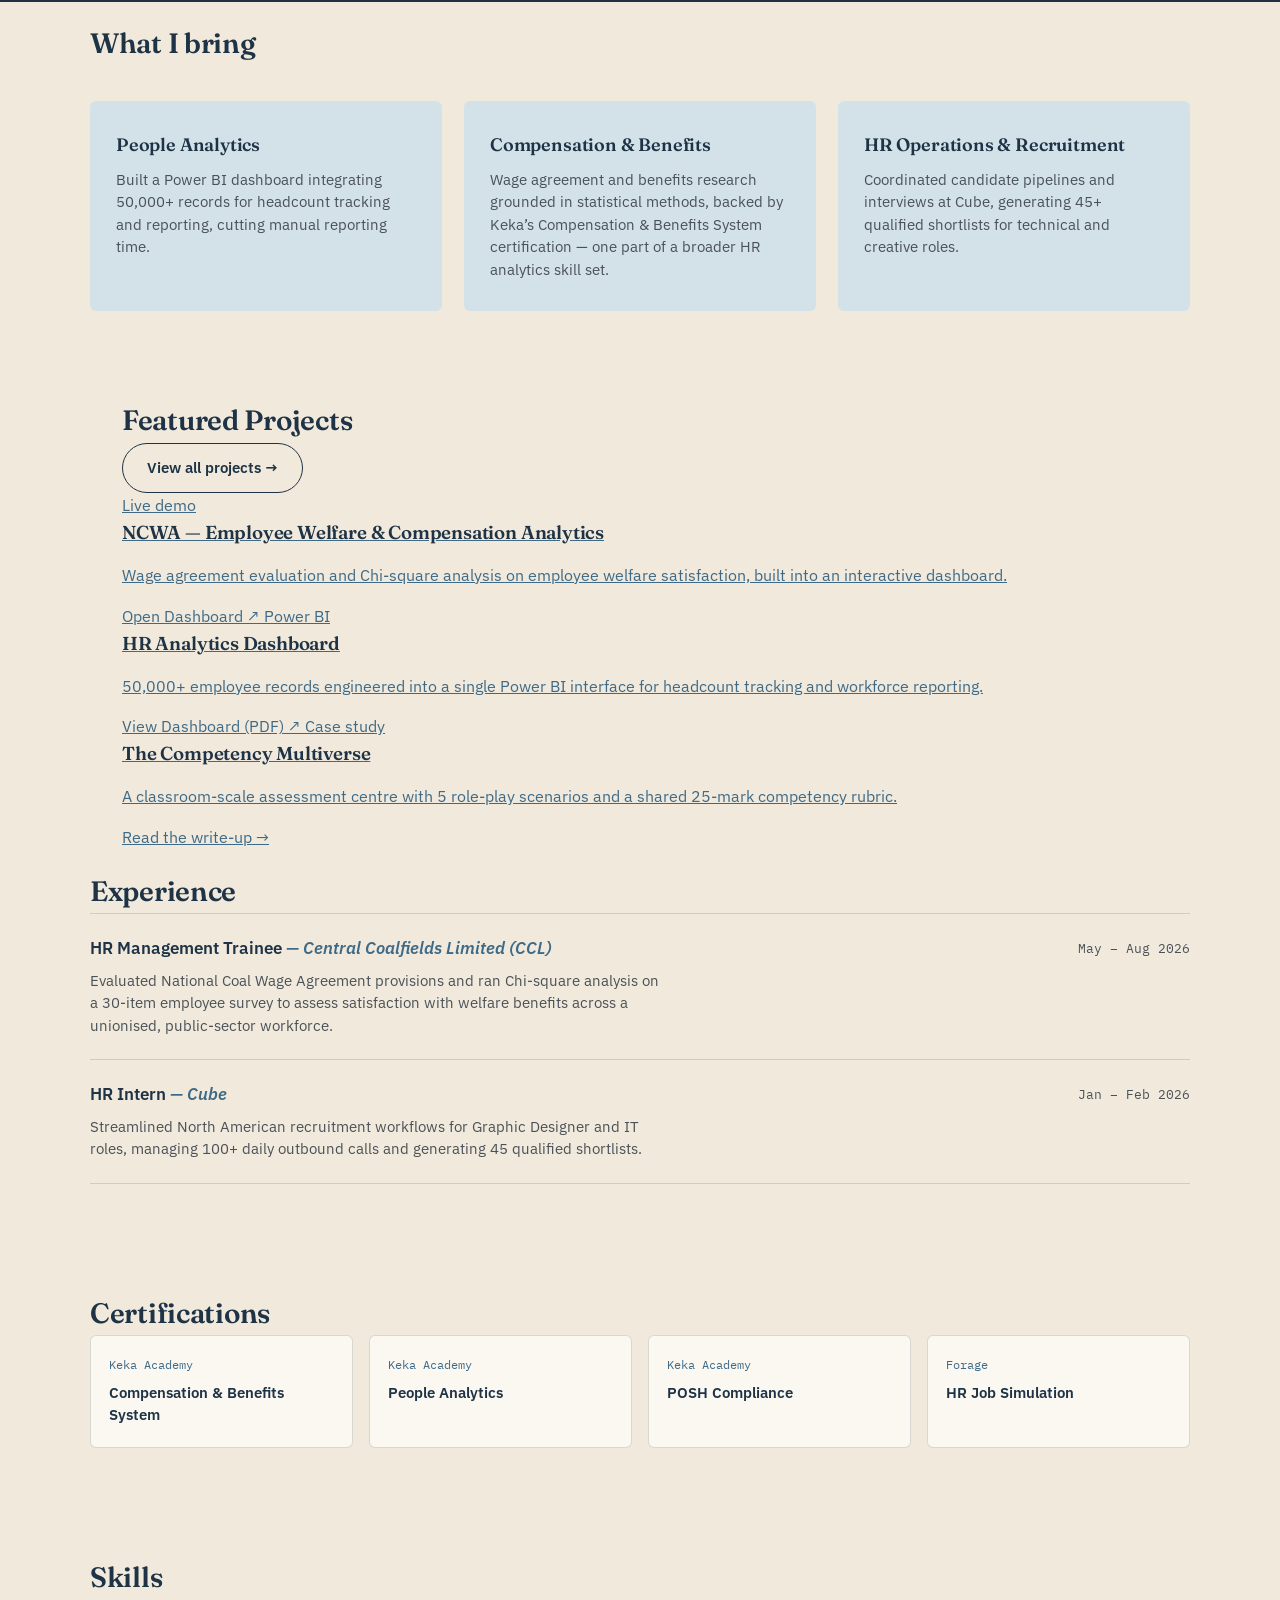
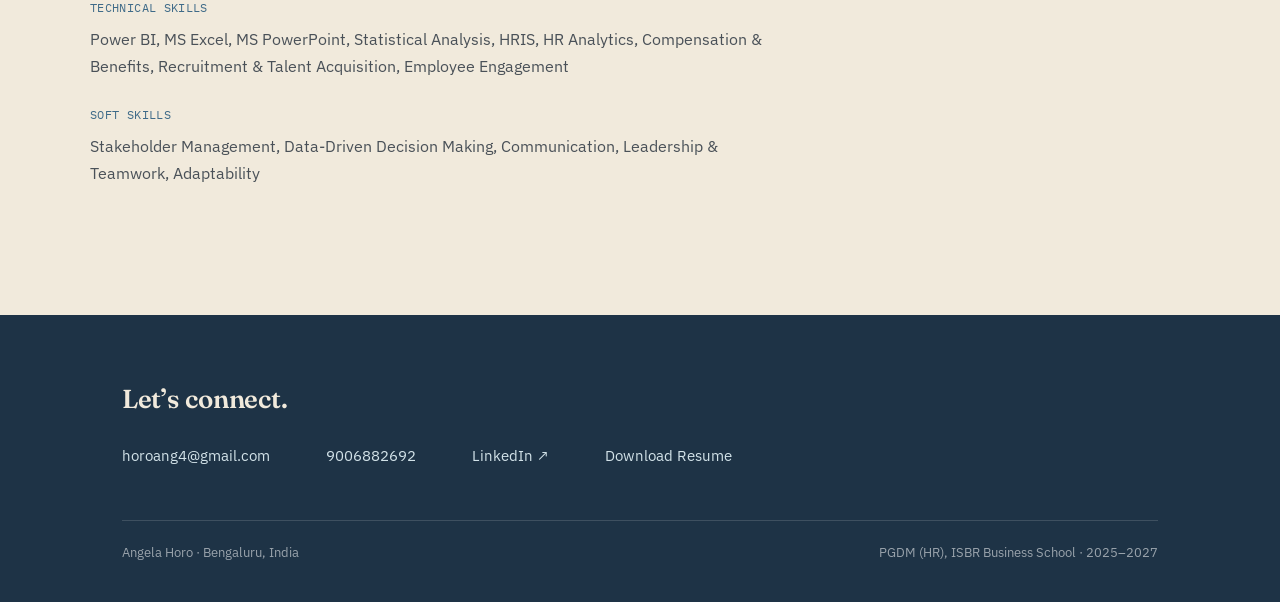
==== commit 9f0cd336: "Add featured projects section to index.html Added a featured projects section with project cards and" ====
--- a/index.html
+++ b/index.html
@@ -35,7 +35,7 @@
     </div>
   </div>
   <div class="hero-photo">
-    <img src="hero.jpg" alt="Angela Horo">
+    <div class="photo-frame"><img src="hero.jpg" alt="Angela Horo"></div>
     <div class="tag">Bengaluru, India</div>
   </div>
 </section>
@@ -66,7 +66,7 @@
 </div>
 
 <section class="wrap intro reveal">
-  <img src="intro.jpg" alt="Angela Horo reading at a career fair">
+  <div class="photo-frame intro-frame"><img src="intro.jpg" alt="Angela Horo reading at a career fair"></div>
   <div>
     <h2>About me</h2>
     <p>I belong to Ranchi, Jharkhand — a city that taught me, long before any classroom did, that people remember how you made them feel, not just what you delivered for them. Community there wasn’t an HR buzzword; it was just what neighbours did for each other on an ordinary Sunday.</p>
@@ -102,6 +102,33 @@
   </div>
 </section>
 
+<section class="wrap featured reveal">
+  <div class="sec-head featured-head">
+    <h2>Featured Projects</h2>
+    <a class="btn btn-ghost" href="projects.html">View all projects →</a>
+  </div>
+  <div class="featured-grid">
+    <a class="featured-card" href="https://ahoro8188-a11y.github.io/ncwa/" target="_blank" rel="noopener">
+      <span class="proj-tag">Live demo</span>
+      <h3>NCWA — Employee Welfare &amp; Compensation Analytics</h3>
+      <p>Wage agreement evaluation and Chi-square analysis on employee welfare satisfaction, built into an interactive dashboard.</p>
+      <span class="featured-link">Open Dashboard ↗</span>
+    </a>
+    <a class="featured-card" href="HR%20Dashbboard%20%28employee%20information%29.pdf" target="_blank">
+      <span class="proj-tag">Power BI</span>
+      <h3>HR Analytics Dashboard</h3>
+      <p>50,000+ employee records engineered into a single Power BI interface for headcount tracking and workforce reporting.</p>
+      <span class="featured-link">View Dashboard (PDF) ↗</span>
+    </a>
+    <a class="featured-card" href="competency-multiverse.html">
+      <span class="proj-tag">Case study</span>
+      <h3>The Competency Multiverse</h3>
+      <p>A classroom-scale assessment centre with 5 role-play scenarios and a shared 25-mark competency rubric.</p>
+      <span class="featured-link">Read the write-up →</span>
+    </a>
+  </div>
+</section>
+
 <section class="wrap exp reveal">
   <div class="sec-head">
     <h2>Experience</h2>
@@ -123,7 +150,6 @@
     <div class="exp-date">Jan – Feb 2026</div>
   </div>
 
-  <p class="exp-more"><a href="projects.html">See full projects &amp; case studies →</a></p>
 </section>
 
 <section class="wrap certs reveal">
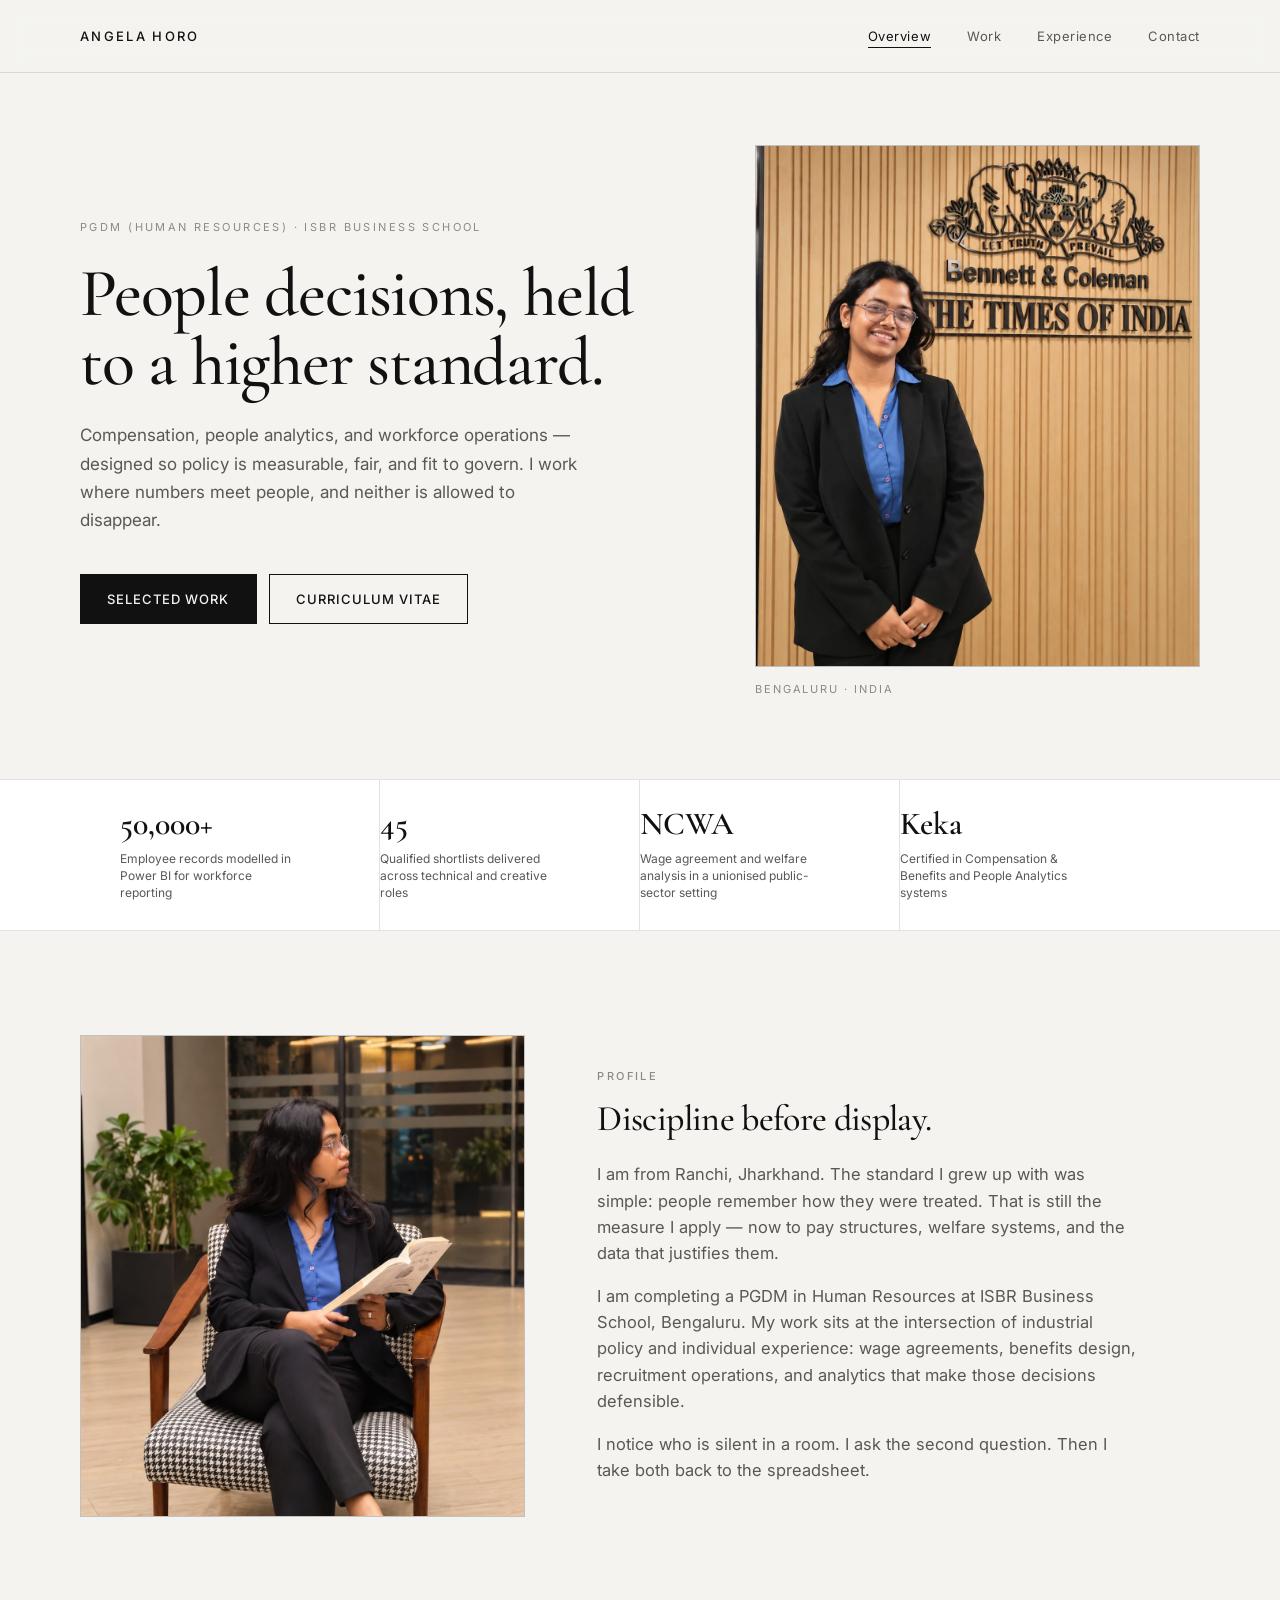
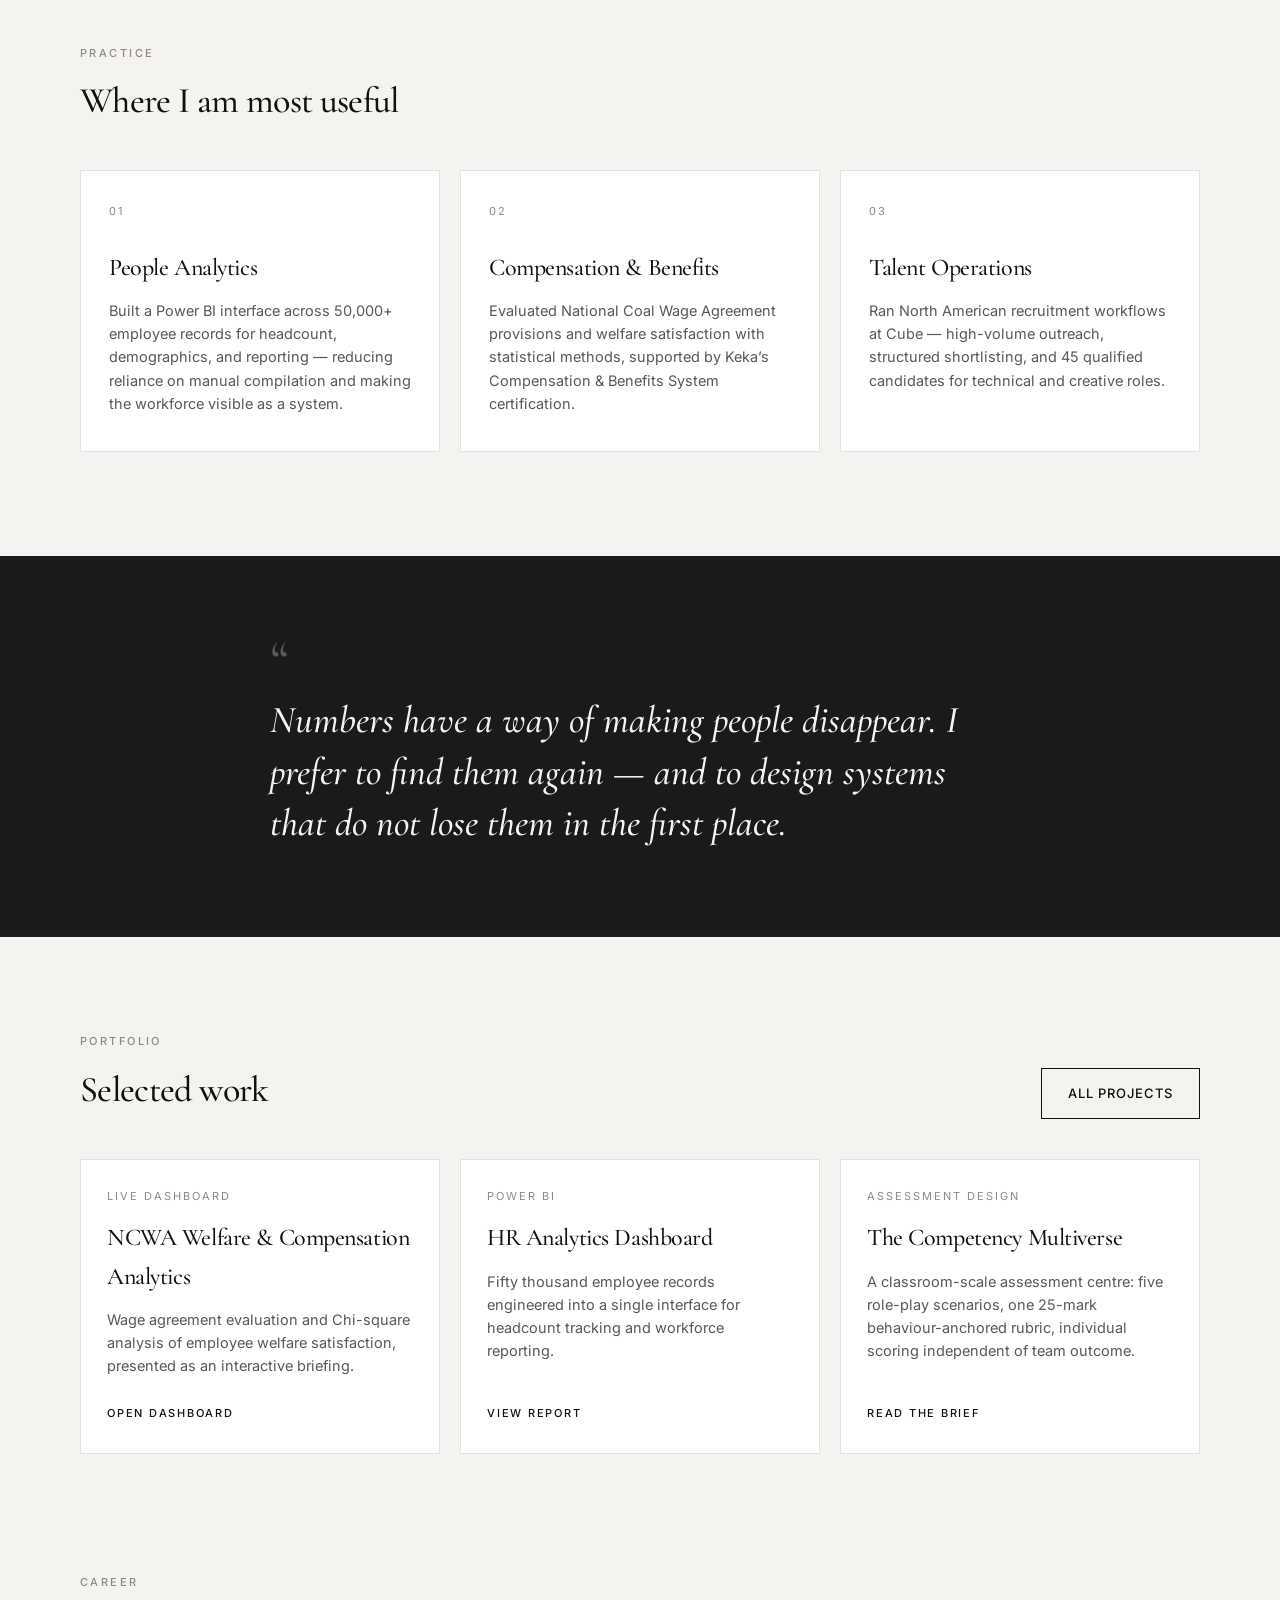
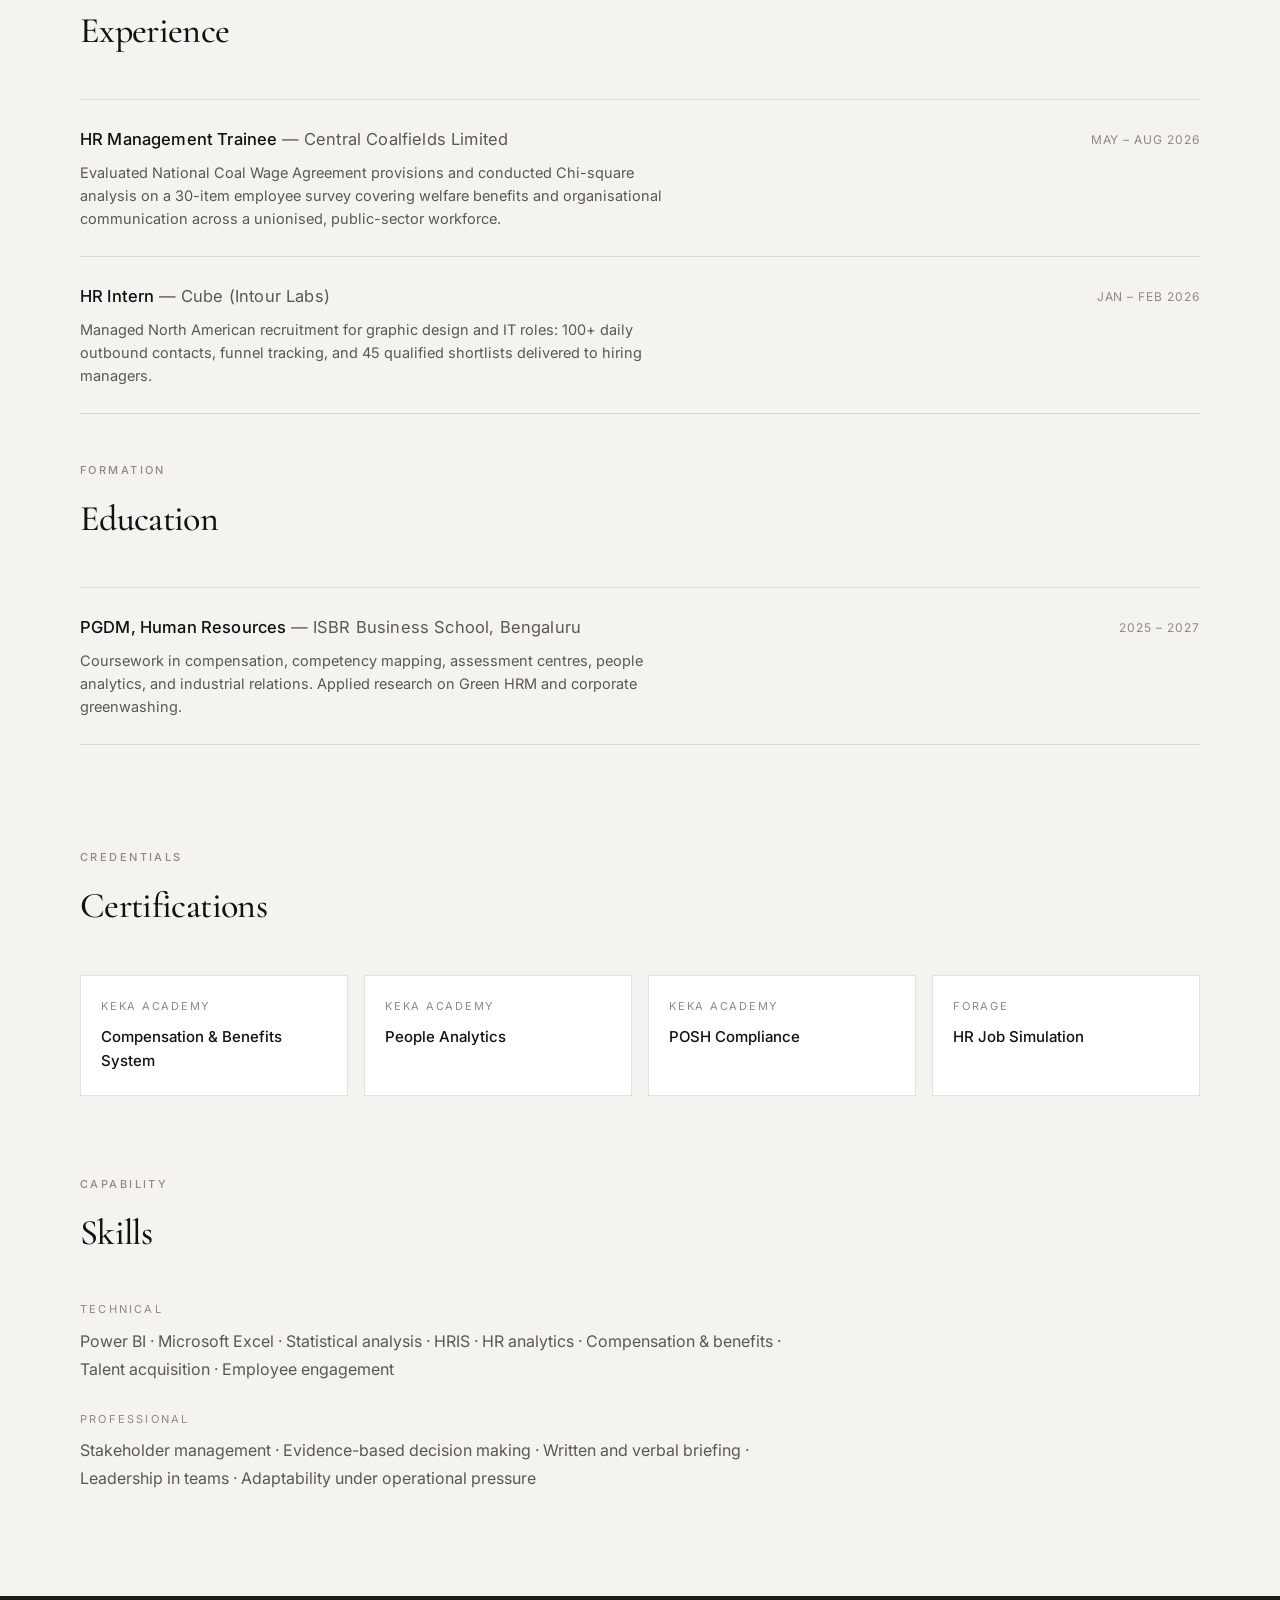
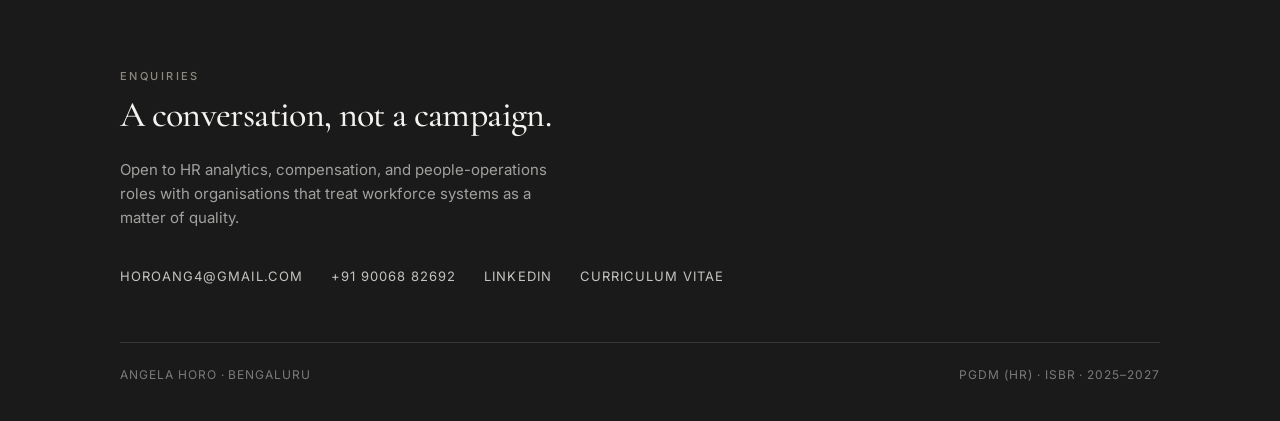
==== commit 76c6f728: "Elevate portfolio to a quieter luxury standard. Replace the student-portfolio palette, marquee, and " ====
--- a/index.html
+++ b/index.html
@@ -3,157 +3,180 @@
 <head>
 <meta charset="UTF-8">
 <meta name="viewport" content="width=device-width, initial-scale=1.0">
-<title>Angela Horo — HR Analytics & Compensation</title>
-<meta name="description" content="Angela Horo — PGDM (HR) candidate focused on HR analytics, compensation & benefits, and people-first operations.">
+<title>Angela Horo — Human Resources, Analytics &amp; Compensation</title>
+<meta name="description" content="Angela Horo is a PGDM (HR) candidate at ISBR Business School, focused on compensation &amp; benefits, people analytics, and workforce operations.">
+<meta name="theme-color" content="#111111">
 <link rel="stylesheet" href="style.css">
-<link rel="icon" href="data:image/svg+xml,%3Csvg xmlns='http://www.w3.org/2000/svg' viewBox='0 0 64 64'%3E%3Crect width='64' height='64' rx='8' fill='%231E3346'/%3E%3Ctext x='32' y='42' font-family='Georgia,serif' font-size='26' font-weight='600' fill='%23F1EADC' text-anchor='middle'%3EAH%3C/text%3E%3C/svg%3E">
+<link rel="icon" href="data:image/svg+xml,%3Csvg xmlns='http://www.w3.org/2000/svg' viewBox='0 0 64 64'%3E%3Crect width='64' height='64' fill='%23111111'/%3E%3Ctext x='32' y='41' font-family='Georgia,serif' font-size='22' fill='%23F4F3F0' text-anchor='middle'%3EAH%3C/text%3E%3C/svg%3E">
 </head>
 <body>
-
-<div class="splash" id="splash"><span>AH</span></div>
-
-<div class="wrap topnav">
-  <a class="mark" href="index.html">Angela Horo</a>
-  <button class="nav-toggle" id="navToggle" aria-expanded="false" aria-controls="primaryNav" aria-label="Open menu">
-    <span></span><span></span><span></span>
-  </button>
-  <nav id="primaryNav">
-    <a href="index.html" class="active">Home</a>
-    <a href="projects.html">Projects</a>
-    <a href="#contact">Contact</a>
-  </nav>
-</div>
-
+<a class="skip" href="#main">Skip to content</a>
+
+<header class="site-header">
+  <div class="wrap topnav">
+    <a class="mark" href="index.html">Angela Horo</a>
+    <button class="nav-toggle" id="navToggle" aria-expanded="false" aria-controls="primaryNav" aria-label="Open menu">
+      <span></span><span></span><span></span>
+    </button>
+    <nav id="primaryNav">
+      <a href="index.html" class="active">Overview</a>
+      <a href="projects.html">Work</a>
+      <a href="#experience">Experience</a>
+      <a href="#contact">Contact</a>
+    </nav>
+  </div>
+</header>
+
+<main id="main">
 <section class="wrap hero">
   <div>
-    <div class="role">PGDM (HR), ISBR Business School</div>
-    <h1>Bridging Policy &amp; People.</h1>
-    <p class="subhead">Policy shapes how systems treat people. HR shapes how organisations do the same — I work at that intersection, using data to make compensation and workforce decisions fairer and clearer.</p>
+    <div class="role">PGDM (Human Resources) · ISBR Business School</div>
+    <h1>People decisions, held to a higher standard.</h1>
+    <p class="subhead">Compensation, people analytics, and workforce operations — designed so policy is measurable, fair, and fit to govern. I work where numbers meet people, and neither is allowed to disappear.</p>
     <div class="btn-row">
-      <a class="btn btn-primary" href="projects.html">View Projects</a>
-      <a class="btn btn-ghost" href="Angela_Horo_Resume.pdf" download>Download Resume</a>
+      <a class="btn btn-primary" href="projects.html">Selected work</a>
+      <a class="btn btn-ghost" href="Angela_Horo_Resume.pdf" download>Curriculum vitae</a>
     </div>
   </div>
   <div class="hero-photo">
-    <div class="photo-frame"><img src="hero.jpg" alt="Angela Horo"></div>
-    <div class="tag">Bengaluru, India</div>
-  </div>
-</section>
-
-<div class="marquee">
-  <div class="marquee-track">
-    <span>PEOPLE ANALYTICS</span>
-    <span>·</span>
-    <span>COMPENSATION &amp; BENEFITS</span>
-    <span>·</span>
-    <span>HR OPERATIONS</span>
-    <span>·</span>
-    <span>POWER BI</span>
-    <span>·</span>
-    <span>OPEN TO WORK</span>
-    <span>·</span>
-    <span>PEOPLE ANALYTICS</span>
-    <span>·</span>
-    <span>COMPENSATION &amp; BENEFITS</span>
-    <span>·</span>
-    <span>HR OPERATIONS</span>
-    <span>·</span>
-    <span>POWER BI</span>
-    <span>·</span>
-    <span>OPEN TO WORK</span>
-    <span>·</span>
-  </div>
-</div>
+    <div class="photo-frame"><img src="hero.jpg" alt="Angela Horo, Human Resources professional"></div>
+    <div class="tag">Bengaluru · India</div>
+  </div>
+</section>
+
+<section class="specs" aria-label="Selected figures">
+  <div class="wrap specs-grid">
+    <div class="spec">
+      <div class="val">50,000+</div>
+      <div class="lbl">Employee records modelled in Power BI for workforce reporting</div>
+    </div>
+    <div class="spec">
+      <div class="val">45</div>
+      <div class="lbl">Qualified shortlists delivered across technical and creative roles</div>
+    </div>
+    <div class="spec">
+      <div class="val">NCWA</div>
+      <div class="lbl">Wage agreement and welfare analysis in a unionised public-sector setting</div>
+    </div>
+    <div class="spec">
+      <div class="val">Keka</div>
+      <div class="lbl">Certified in Compensation &amp; Benefits and People Analytics systems</div>
+    </div>
+  </div>
+</section>
 
 <section class="wrap intro reveal">
-  <div class="photo-frame intro-frame"><img src="intro.jpg" alt="Angela Horo reading at a career fair"></div>
+  <div class="photo-frame intro-frame"><img src="intro.jpg" alt="Angela Horo"></div>
   <div>
-    <h2>About me</h2>
-    <p>I belong to Ranchi, Jharkhand — a city that taught me, long before any classroom did, that people remember how you made them feel, not just what you delivered for them. Community there wasn’t an HR buzzword; it was just what neighbours did for each other on an ordinary Sunday.</p>
-    <p>That instinct followed me into every room I’ve walked into since — lecture halls, internships, client calls for the website business I run on the side. I notice who’s staying quiet in a meeting. I ask the second question, not just the first. Somewhere along the way, I realised organisations need exactly that same instinct — just pointed at people decisions instead of neighbours.</p>
-    <p>I’m still that person from Ranchi. I just happen to read compensation data now too.</p>
-  </div>
-</section>
-
-<div class="quote-band reveal">
-  <div class="wrap">
-    <span class="quote-mark">&ldquo;</span>
-    <blockquote>Numbers have a way of making people disappear. I like finding them again.</blockquote>
-  </div>
-</div>
+    <div class="label sec-kicker">Profile</div>
+    <h2>Discipline before display.</h2>
+    <p>I am from Ranchi, Jharkhand. The standard I grew up with was simple: people remember how they were treated. That is still the measure I apply — now to pay structures, welfare systems, and the data that justifies them.</p>
+    <p>I am completing a PGDM in Human Resources at ISBR Business School, Bengaluru. My work sits at the intersection of industrial policy and individual experience: wage agreements, benefits design, recruitment operations, and analytics that make those decisions defensible.</p>
+    <p>I notice who is silent in a room. I ask the second question. Then I take both back to the spreadsheet.</p>
+  </div>
+</section>
 
 <section class="wrap bring reveal">
   <div class="sec-head">
-    <h2>What I bring</h2>
+    <div class="label sec-kicker">Practice</div>
+    <h2>Where I am most useful</h2>
   </div>
   <div class="bring-grid">
     <div class="bring-card">
+      <div class="num">01</div>
       <h3>People Analytics</h3>
-      <p>Built a Power BI dashboard integrating 50,000+ records for headcount tracking and reporting, cutting manual reporting time.</p>
+      <p>Built a Power BI interface across 50,000+ employee records for headcount, demographics, and reporting — reducing reliance on manual compilation and making the workforce visible as a system.</p>
     </div>
     <div class="bring-card">
+      <div class="num">02</div>
       <h3>Compensation &amp; Benefits</h3>
-      <p>Wage agreement and benefits research grounded in statistical methods, backed by Keka’s Compensation &amp; Benefits System certification — one part of a broader HR analytics skill set.</p>
+      <p>Evaluated National Coal Wage Agreement provisions and welfare satisfaction with statistical methods, supported by Keka’s Compensation &amp; Benefits System certification.</p>
     </div>
     <div class="bring-card">
-      <h3>HR Operations &amp; Recruitment</h3>
-      <p>Coordinated candidate pipelines and interviews at Cube, generating 45+ qualified shortlists for technical and creative roles.</p>
-    </div>
+      <div class="num">03</div>
+      <h3>Talent Operations</h3>
+      <p>Ran North American recruitment workflows at Cube — high-volume outreach, structured shortlisting, and 45 qualified candidates for technical and creative roles.</p>
+    </div>
+  </div>
+</section>
+
+<section class="quote-band reveal">
+  <div class="wrap">
+    <span class="quote-mark" aria-hidden="true">&ldquo;</span>
+    <blockquote>Numbers have a way of making people disappear. I prefer to find them again — and to design systems that do not lose them in the first place.</blockquote>
   </div>
 </section>
 
 <section class="wrap featured reveal">
   <div class="sec-head featured-head">
-    <h2>Featured Projects</h2>
-    <a class="btn btn-ghost" href="projects.html">View all projects →</a>
+    <div>
+      <div class="label sec-kicker">Portfolio</div>
+      <h2>Selected work</h2>
+    </div>
+    <a class="btn btn-ghost" href="projects.html">All projects</a>
   </div>
   <div class="featured-grid">
     <a class="featured-card" href="https://ahoro8188-a11y.github.io/ncwa/" target="_blank" rel="noopener">
-      <span class="proj-tag">Live demo</span>
-      <h3>NCWA — Employee Welfare &amp; Compensation Analytics</h3>
-      <p>Wage agreement evaluation and Chi-square analysis on employee welfare satisfaction, built into an interactive dashboard.</p>
-      <span class="featured-link">Open Dashboard ↗</span>
+      <span class="proj-tag">Live dashboard</span>
+      <h3>NCWA Welfare &amp; Compensation Analytics</h3>
+      <p>Wage agreement evaluation and Chi-square analysis of employee welfare satisfaction, presented as an interactive briefing.</p>
+      <span class="featured-link">Open dashboard</span>
     </a>
     <a class="featured-card" href="HR%20Dashbboard%20%28employee%20information%29.pdf" target="_blank">
       <span class="proj-tag">Power BI</span>
       <h3>HR Analytics Dashboard</h3>
-      <p>50,000+ employee records engineered into a single Power BI interface for headcount tracking and workforce reporting.</p>
-      <span class="featured-link">View Dashboard (PDF) ↗</span>
+      <p>Fifty thousand employee records engineered into a single interface for headcount tracking and workforce reporting.</p>
+      <span class="featured-link">View report</span>
     </a>
     <a class="featured-card" href="competency-multiverse.html">
-      <span class="proj-tag">Case study</span>
+      <span class="proj-tag">Assessment design</span>
       <h3>The Competency Multiverse</h3>
-      <p>A classroom-scale assessment centre with 5 role-play scenarios and a shared 25-mark competency rubric.</p>
-      <span class="featured-link">Read the write-up →</span>
+      <p>A classroom-scale assessment centre: five role-play scenarios, one 25-mark behaviour-anchored rubric, individual scoring independent of team outcome.</p>
+      <span class="featured-link">Read the brief</span>
     </a>
   </div>
 </section>
 
-<section class="wrap exp reveal">
-  <div class="sec-head">
+<section class="wrap exp reveal" id="experience">
+  <div class="sec-head">
+    <div class="label sec-kicker">Career</div>
     <h2>Experience</h2>
   </div>
 
   <div class="exp-item">
     <div>
-      <div class="exp-role">HR Management Trainee <span class="exp-org">— Central Coalfields Limited (CCL)</span></div>
-      <div class="exp-desc">Evaluated National Coal Wage Agreement provisions and ran Chi-square analysis on a 30-item employee survey to assess satisfaction with welfare benefits across a unionised, public-sector workforce.</div>
+      <div class="exp-role">HR Management Trainee <span class="exp-org">— Central Coalfields Limited</span></div>
+      <div class="exp-desc">Evaluated National Coal Wage Agreement provisions and conducted Chi-square analysis on a 30-item employee survey covering welfare benefits and organisational communication across a unionised, public-sector workforce.</div>
     </div>
     <div class="exp-date">May – Aug 2026</div>
   </div>
 
   <div class="exp-item">
     <div>
-      <div class="exp-role">HR Intern <span class="exp-org">— Cube</span></div>
-      <div class="exp-desc">Streamlined North American recruitment workflows for Graphic Designer and IT roles, managing 100+ daily outbound calls and generating 45 qualified shortlists.</div>
+      <div class="exp-role">HR Intern <span class="exp-org">— Cube (Intour Labs)</span></div>
+      <div class="exp-desc">Managed North American recruitment for graphic design and IT roles: 100+ daily outbound contacts, funnel tracking, and 45 qualified shortlists delivered to hiring managers.</div>
     </div>
     <div class="exp-date">Jan – Feb 2026</div>
   </div>
-
+</section>
+
+<section class="wrap edu reveal">
+  <div class="sec-head">
+    <div class="label sec-kicker">Formation</div>
+    <h2>Education</h2>
+  </div>
+  <div class="edu-item">
+    <div>
+      <div class="edu-role">PGDM, Human Resources <span class="edu-org">— ISBR Business School, Bengaluru</span></div>
+      <div class="edu-desc">Coursework in compensation, competency mapping, assessment centres, people analytics, and industrial relations. Applied research on Green HRM and corporate greenwashing.</div>
+    </div>
+    <div class="exp-date">2025 – 2027</div>
+  </div>
 </section>
 
 <section class="wrap certs reveal">
   <div class="sec-head">
+    <div class="label sec-kicker">Credentials</div>
     <h2>Certifications</h2>
   </div>
   <div class="cert-row">
@@ -178,30 +201,34 @@
 
 <section class="wrap skills reveal">
   <div class="sec-head">
+    <div class="label sec-kicker">Capability</div>
     <h2>Skills</h2>
   </div>
   <div class="skill-list">
-    <div class="skill-list-label">Technical Skills</div>
-    <p class="skill-line">Power BI, MS Excel, MS PowerPoint, Statistical Analysis, HRIS, HR Analytics, Compensation &amp; Benefits, Recruitment &amp; Talent Acquisition, Employee Engagement</p>
+    <div class="skill-list-label">Technical</div>
+    <p class="skill-line">Power BI · Microsoft Excel · Statistical analysis · HRIS · HR analytics · Compensation &amp; benefits · Talent acquisition · Employee engagement</p>
   </div>
   <div class="skill-list">
-    <div class="skill-list-label">Soft Skills</div>
-    <p class="skill-line">Stakeholder Management, Data-Driven Decision Making, Communication, Leadership &amp; Teamwork, Adaptability</p>
-  </div>
-</section>
+    <div class="skill-list-label">Professional</div>
+    <p class="skill-line">Stakeholder management · Evidence-based decision making · Written and verbal briefing · Leadership in teams · Adaptability under operational pressure</p>
+  </div>
+</section>
+</main>
 
 <footer id="contact">
   <div class="wrap">
-    <h2>Let’s connect.</h2>
+    <div class="label">Enquiries</div>
+    <h2>A conversation, not a campaign.</h2>
+    <p class="footer-lead">Open to HR analytics, compensation, and people-operations roles with organisations that treat workforce systems as a matter of quality.</p>
     <div class="footer-links">
       <a href="mailto:horoang4@gmail.com">horoang4@gmail.com</a>
-      <a href="tel:9006882692">9006882692</a>
-      <a href="https://www.linkedin.com/in/angela-horo-030857283" target="_blank" rel="noopener">LinkedIn ↗</a>
-      <a href="Angela_Horo_Resume.pdf" download>Download Resume</a>
+      <a href="tel:+919006882692">+91 90068 82692</a>
+      <a href="https://www.linkedin.com/in/angela-horo-030857283" target="_blank" rel="noopener">LinkedIn</a>
+      <a href="Angela_Horo_Resume.pdf" download>Curriculum vitae</a>
     </div>
     <div class="footer-bottom">
-      <span>Angela Horo · Bengaluru, India</span>
-      <span>PGDM (HR), ISBR Business School · 2025–2027</span>
+      <span>Angela Horo · Bengaluru</span>
+      <span>PGDM (HR) · ISBR · 2025–2027</span>
     </div>
   </div>
 </footer>
--- a/style.css
+++ b/style.css
@@ -1,97 +1,82 @@
-@import url('https://fonts.googleapis.com/css2?family=Fraunces:opsz,wght@9..144,400;9..144,500;9..144,600;9..144,700&family=IBM+Plex+Sans:wght@400;500;600;700&family=IBM+Plex+Mono:wght@500;600&display=swap');
+@import url('https://fonts.googleapis.com/css2?family=Cormorant+Garamond:ital,wght@0,500;0,600;0,700;1,500;1,600&family=Inter:wght@400;500;600&display=swap');
 
 :root{
-  --cream:#F1EADC;
-  --paper:#FBF8F1;
-  --navy:#1E3346;
-  --navy-2:#152634;
-  --blue:#5C82A0;
-  --blue-deep:#3E6A88;
-  --powder:#D2E2E8;
-  --ink:#23262B;
-  --ink-soft:#4A5158;
-  --line: rgba(30,51,70,.16);
-  --radius: 4px;
-  --wrap: 1100px;
+  --bg:#F4F3F0;
+  --paper:#FFFFFF;
+  --ink:#111111;
+  --muted:#5A5854;
+  --line:rgba(17,17,17,.12);
+  --line-strong:rgba(17,17,17,.22);
+  --silver:#8E8A82;
+  --graphite:#1A1A1A;
+  --wrap:1120px;
+  --header-h:72px;
 }
 
 *{box-sizing:border-box;}
 html{scroll-behavior:smooth;}
 body{
   margin:0;
-  background:var(--cream);
+  background:var(--bg);
   color:var(--ink);
-  font-family:'IBM Plex Sans',sans-serif;
+  font-family:'Inter',system-ui,sans-serif;
   font-size:16px;
-  line-height:1.55;
+  line-height:1.6;
   -webkit-font-smoothing:antialiased;
-}
-
-/* ---------- Splash screen ---------- */
-.splash{
-  position:fixed;top:0;right:0;bottom:0;left:0;z-index:999;
-  background:var(--navy);
-  display:flex;align-items:center;justify-content:center;
-  transition:opacity .6s ease, visibility .6s ease;
-  animation:splash-autohide .6s ease 2.5s forwards;
-}
-@keyframes splash-autohide{
-  to{opacity:0;visibility:hidden;}
-}
-.splash span{
-  font-family:'Fraunces',serif;font-weight:600;
-  font-size:clamp(48px, 15vw, 96px);
-  color:var(--cream);letter-spacing:.02em;
-}
-.splash.hide{opacity:0;visibility:hidden;pointer-events:none;}
-@media (prefers-reduced-motion: reduce){
-  .splash{animation:none;opacity:0;visibility:hidden;}
-}
-
-/* ---------- Smooth transitions, global ---------- */
-a, .btn, .nav-toggle span, .bring-card, .cert-card, .proj-card, .exp-item{
-  transition:background-color .2s ease, color .2s ease, border-color .2s ease,
-             transform .2s ease, box-shadow .2s ease, opacity .2s ease;
-}
-.btn:hover{transform:translateY(-1px);}
-.bring-card:hover, .cert-card:hover{transform:translateY(-2px);box-shadow:0 8px 20px rgba(30,51,70,.08);}
-@media (prefers-reduced-motion: reduce){
-  a, .btn, .bring-card, .cert-card, .proj-card{transition:none;}
+  text-rendering:optimizeLegibility;
 }
 
 h1,h2,h3{
-  font-family:'Fraunces',serif;
+  font-family:'Cormorant Garamond',Georgia,serif;
   font-weight:600;
-  color:var(--navy);
+  color:var(--ink);
   margin:0;
-  letter-spacing:-.01em;
-}
-
-a{color:var(--blue-deep);}
+  letter-spacing:-.018em;
+}
+
+a{color:var(--ink);}
 a:focus-visible, button:focus-visible{
-  outline:2px solid var(--blue-deep);
+  outline:1px solid var(--ink);
   outline-offset:3px;
 }
 
 img{max-width:100%;display:block;}
-
-.wrap{max-width:var(--wrap);margin:0 auto;padding:0 32px;}
-
-/* ---------- Top nav ---------- */
+.wrap{max-width:var(--wrap);margin:0 auto;padding:0 40px;}
+.skip{
+  position:absolute;left:-999px;top:8px;
+  background:var(--ink);color:#fff;padding:8px 14px;z-index:2000;
+}
+.skip:focus{left:12px;}
+
+.label{
+  font-size:11px;letter-spacing:.22em;text-transform:uppercase;
+  color:var(--silver);font-weight:500;
+}
+
+/* ---------- Header ---------- */
+.site-header{
+  position:sticky;top:0;z-index:50;
+  background:rgba(244,243,240,.92);
+  backdrop-filter:saturate(140%) blur(12px);
+  border-bottom:1px solid var(--line);
+}
 .topnav{
   display:flex;justify-content:space-between;align-items:center;
-  padding:26px 0;
+  min-height:var(--header-h);
+  padding:0;
 }
 .topnav .mark{
-  font-family:'Fraunces',serif;font-weight:600;font-size:19px;color:var(--navy);
-  text-decoration:none;
+  font-family:'Inter',sans-serif;
+  font-weight:500;font-size:13px;letter-spacing:.18em;text-transform:uppercase;
+  color:var(--ink);text-decoration:none;
 }
 .topnav nav a{
-  font-size:14.5px;color:var(--ink-soft);text-decoration:none;margin-left:28px;
+  font-size:13px;color:var(--muted);text-decoration:none;margin-left:32px;
+  letter-spacing:.04em;
   border-bottom:1px solid transparent;
-  padding-bottom:2px;
-}
-.topnav nav a:hover, .topnav nav a.active{color:var(--navy);border-color:var(--blue-deep);}
+  padding-bottom:3px;
+}
+.topnav nav a:hover, .topnav nav a.active{color:var(--ink);border-color:var(--ink);}
 
 .nav-toggle{
   display:none;
@@ -99,286 +84,302 @@
   width:34px;height:34px;padding:0;background:none;border:none;cursor:pointer;
 }
 .nav-toggle span{
-  display:block;height:2px;width:100%;background:var(--navy);border-radius:2px;
+  display:block;height:1px;width:100%;background:var(--ink);
   transition:transform .2s ease, opacity .2s ease;
 }
-.nav-toggle[aria-expanded="true"] span:nth-child(1){transform:translateY(7px) rotate(45deg);}
+.nav-toggle[aria-expanded="true"] span:nth-child(1){transform:translateY(6px) rotate(45deg);}
 .nav-toggle[aria-expanded="true"] span:nth-child(2){opacity:0;}
-.nav-toggle[aria-expanded="true"] span:nth-child(3){transform:translateY(-7px) rotate(-45deg);}
-
-/* ---------- Hero load-in (one orchestrated moment) ---------- */
+.nav-toggle[aria-expanded="true"] span:nth-child(3){transform:translateY(-6px) rotate(-45deg);}
+
+/* ---------- Buttons ---------- */
+.btn{
+  display:inline-flex;align-items:center;gap:10px;
+  font-family:'Inter',sans-serif;font-weight:500;font-size:13px;
+  letter-spacing:.08em;text-transform:uppercase;
+  padding:14px 26px;border-radius:0;text-decoration:none;
+  border:1px solid transparent;cursor:pointer;
+  transition:background-color .2s ease, color .2s ease, border-color .2s ease;
+}
+.btn-primary{background:var(--ink);color:#F4F3F0;}
+.btn-primary:hover{background:#000;}
+.btn-ghost{background:transparent;color:var(--ink);border-color:var(--ink);}
+.btn-ghost:hover{background:var(--ink);color:#F4F3F0;}
+.btn-row{display:flex;gap:12px;flex-wrap:wrap;margin-top:40px;}
+
+/* ---------- Hero ---------- */
+.hero{
+  display:grid;grid-template-columns:1.15fr .85fr;gap:72px;
+  align-items:center;
+  padding:72px 0 80px;
+}
+.hero h1{
+  font-size:clamp(40px, 5.4vw, 68px);
+  line-height:1.02;
+  font-weight:500;
+}
+.hero .subhead{
+  margin-top:24px;max-width:46ch;font-size:17px;color:var(--muted);line-height:1.65;
+}
+.hero .role{
+  font-size:11px;letter-spacing:.22em;text-transform:uppercase;
+  color:var(--silver);margin-bottom:22px;
+}
+.hero-photo{position:relative;}
+.hero-photo .photo-frame{
+  overflow:hidden;
+  border:1px solid var(--line-strong);
+}
+.hero-photo img{
+  width:100%;height:520px;object-fit:cover;object-position:top center;
+}
+.hero-photo .tag{
+  margin-top:14px;
+  font-size:11px;letter-spacing:.18em;text-transform:uppercase;color:var(--silver);
+}
+
+/* ---------- Spec strip ---------- */
+.specs{
+  border-top:1px solid var(--line);
+  border-bottom:1px solid var(--line);
+  background:var(--paper);
+}
+.specs-grid{
+  display:grid;grid-template-columns:repeat(4,1fr);
+}
+.spec{
+  padding:28px 28px 28px 0;
+  border-right:1px solid var(--line);
+}
+.specs-grid .spec:last-child{border-right:none;padding-right:0;}
+.spec .val{
+  font-family:'Cormorant Garamond',serif;font-size:32px;font-weight:600;line-height:1;
+}
+.spec .lbl{
+  margin-top:10px;font-size:12px;color:var(--muted);max-width:22ch;line-height:1.45;
+}
+
+/* ---------- Intro ---------- */
+.intro{
+  display:grid;grid-template-columns:.85fr 1.15fr;gap:72px;
+  padding:104px 0;align-items:center;
+}
+.intro-frame{
+  overflow:hidden;border:1px solid var(--line-strong);
+}
+.intro-frame img{
+  height:480px;width:100%;object-fit:cover;object-position:center 20%;
+}
+.intro h2{font-size:36px;line-height:1.15;margin:12px 0 22px;font-weight:500;}
+.intro p{font-size:16.5px;color:var(--muted);max-width:54ch;margin:0;}
+.intro p + p{margin-top:16px;}
+
+/* ---------- Capabilities ---------- */
+.bring{padding:24px 0 104px;}
+.sec-head{margin-bottom:40px;}
+.sec-head h2{font-size:36px;font-weight:500;}
+.sec-kicker{margin-bottom:10px;}
+.bring-grid{display:grid;grid-template-columns:repeat(3,1fr);gap:20px;}
+.bring-card{
+  background:var(--paper);
+  border:1px solid var(--line);
+  padding:32px 28px 36px;
+}
+.bring-card .num{
+  font-size:11px;letter-spacing:.2em;color:var(--silver);margin-bottom:28px;
+}
+.bring-card h3{font-size:24px;font-weight:500;margin-bottom:12px;}
+.bring-card p{font-size:14.5px;color:var(--muted);margin:0;}
+
+/* ---------- Quote ---------- */
+.quote-band{
+  background:var(--graphite);padding:88px 0;margin:0;
+}
+.quote-band .wrap{max-width:820px;}
+.quote-band .quote-mark{
+  display:block;font-family:'Cormorant Garamond',serif;
+  font-size:56px;line-height:.6;color:rgba(255,255,255,.28);margin-bottom:18px;
+}
+.quote-band blockquote{
+  margin:0;font-family:'Cormorant Garamond',serif;font-style:italic;font-weight:500;
+  font-size:clamp(26px, 3.4vw, 38px);line-height:1.35;color:#F4F3F0;
+}
+
+/* ---------- Featured ---------- */
+.featured{padding:96px 0;}
+.featured-head{
+  display:flex;justify-content:space-between;align-items:flex-end;flex-wrap:wrap;gap:16px;
+}
+.featured-grid{
+  display:grid;grid-template-columns:repeat(3,1fr);gap:20px;margin-top:40px;
+}
+.featured-card{
+  background:var(--paper);border:1px solid var(--line);
+  padding:28px 26px 30px;text-decoration:none;display:flex;flex-direction:column;
+  transition:border-color .2s ease, background-color .2s ease;
+}
+.featured-card:hover{border-color:var(--ink);background:#fff;}
+.featured-card h3{font-size:24px;margin:14px 0 12px;font-weight:500;color:var(--ink);}
+.featured-card p{font-size:14.5px;color:var(--muted);margin:0 0 28px;flex-grow:1;}
+.featured-card .featured-link{
+  font-size:11px;letter-spacing:.16em;text-transform:uppercase;color:var(--ink);font-weight:500;
+}
+.proj-tag{
+  font-size:11px;letter-spacing:.18em;text-transform:uppercase;color:var(--silver);
+}
+
+/* ---------- Experience / Education ---------- */
+.exp{padding:24px 0 48px;}
+.edu{padding:0 0 96px;}
+.exp-item, .edu-item{
+  display:flex;justify-content:space-between;gap:28px;
+  padding:26px 0;border-top:1px solid var(--line);
+}
+.exp-item:last-of-type, .edu-item:last-of-type{border-bottom:1px solid var(--line);}
+.exp-role, .edu-role{font-weight:500;color:var(--ink);font-size:16.5px;letter-spacing:.01em;}
+.exp-org, .edu-org{color:var(--muted);font-weight:400;}
+.exp-desc, .edu-desc{margin-top:8px;color:var(--muted);font-size:14.5px;max-width:68ch;}
+.exp-date{
+  font-size:12px;letter-spacing:.08em;text-transform:uppercase;color:var(--silver);
+  white-space:nowrap;padding-top:4px;
+}
+
+/* ---------- Certifications / Skills ---------- */
+.certs{padding:8px 0 72px;}
+.cert-row{display:grid;grid-template-columns:repeat(4,1fr);gap:16px;}
+.cert-card{
+  border:1px solid var(--line);padding:22px 20px;background:var(--paper);
+}
+.cert-card .cert-name{font-weight:500;color:var(--ink);font-size:15px;}
+.cert-card .cert-issuer{
+  font-size:11px;letter-spacing:.16em;text-transform:uppercase;color:var(--silver);
+  margin-bottom:10px;display:block;
+}
+
+.skills{padding:8px 0 104px;}
+.skill-list{margin-bottom:28px;}
+.skill-list:last-child{margin-bottom:0;}
+.skill-list-label{
+  font-size:11px;letter-spacing:.2em;text-transform:uppercase;color:var(--silver);
+  margin-bottom:8px;
+}
+.skill-line{font-size:16px;color:var(--muted);margin:0;max-width:74ch;line-height:1.75;}
+
+/* ---------- Projects page ---------- */
+.proj-head{padding:72px 0 48px;}
+.proj-head h1{font-size:clamp(36px, 5vw, 56px);font-weight:500;}
+.proj-head p{color:var(--muted);max-width:56ch;margin-top:16px;font-size:17px;}
+.proj-head a{font-size:12px;letter-spacing:.14em;text-transform:uppercase;color:var(--muted);text-decoration:none;}
+.proj-head a:hover{color:var(--ink);}
+.proj-grid{
+  display:grid;grid-template-columns:1fr 1fr;gap:20px;
+  padding-bottom:108px;
+}
+.proj-card{
+  background:var(--paper);border:1px solid var(--line);
+  padding:32px 30px;display:flex;flex-direction:column;
+}
+.proj-card h3{font-size:26px;margin:10px 0 14px;font-weight:500;}
+.proj-card p{color:var(--muted);font-size:14.5px;margin:0 0 24px;flex-grow:1;}
+.proj-card .btn{align-self:flex-start;}
+.proj-meta{
+  display:flex;flex-wrap:wrap;gap:8px 18px;
+  margin:0 0 18px;padding:0;list-style:none;
+}
+.proj-meta li{
+  font-size:11px;letter-spacing:.12em;text-transform:uppercase;color:var(--silver);
+}
+
+/* ---------- Detail pages ---------- */
+.detail-page{padding-bottom:88px;max-width:720px;}
+.detail-page h2{font-size:26px;margin:48px 0 14px;font-weight:500;}
+.detail-page h2:first-child{margin-top:0;}
+.detail-page p{font-size:16px;color:var(--muted);margin:0 0 16px;}
+.detail-page ul{margin:0 0 16px;padding-left:18px;}
+.detail-page li{font-size:16px;color:var(--muted);margin-bottom:8px;}
+.detail-page li strong{color:var(--ink);font-weight:500;}
+
+.scorecard{
+  background:var(--paper);border:1px solid var(--line);
+  padding:22px 26px;margin:8px 0 32px;max-width:420px;
+}
+.scorecard-title{
+  font-size:11px;letter-spacing:.18em;text-transform:uppercase;color:var(--silver);
+  margin-bottom:14px;
+}
+.score-row{
+  display:flex;justify-content:space-between;font-size:14.5px;
+  padding:9px 0;border-top:1px solid var(--line);color:var(--muted);
+}
+.score-row:first-of-type{border-top:none;}
+.score-total{
+  font-weight:500;color:var(--ink);border-top:1px solid var(--ink);margin-top:4px;
+}
+
+/* ---------- Footer ---------- */
+footer{background:var(--graphite);color:#F4F3F0;padding:72px 0 36px;margin-top:0;}
+footer h2{color:#F4F3F0;font-size:36px;font-weight:500;}
+.footer-lead{color:rgba(244,243,240,.62);max-width:48ch;margin:14px 0 0;font-size:15px;}
+.footer-links{
+  display:flex;gap:0;margin-top:36px;flex-wrap:wrap;
+}
+.footer-links a{
+  color:rgba(244,243,240,.78);font-size:13px;letter-spacing:.08em;text-transform:uppercase;
+  text-decoration:none;margin-right:28px;
+}
+.footer-links a:hover{color:#fff;}
+.footer-bottom{
+  margin-top:56px;padding-top:22px;border-top:1px solid rgba(255,255,255,.12);
+  font-size:12px;letter-spacing:.08em;text-transform:uppercase;color:rgba(255,255,255,.42);
+  display:flex;justify-content:space-between;flex-wrap:wrap;gap:8px;
+}
+
+/* ---------- Motion ---------- */
+.reveal.pre-reveal{opacity:0;transform:translateY(14px);}
+.reveal{transition:opacity .7s ease, transform .7s ease;}
 .hero > div:first-child > *{
-  opacity:0;transform:translateY(10px);
-  animation:hero-in .6s ease forwards;
-}
-.hero .role{animation-delay:.05s;}
-.hero h1{animation-delay:.12s;}
-.hero .subhead{animation-delay:.2s;}
-.hero .btn-row{animation-delay:.28s;}
-.hero-photo{
-  opacity:0;animation:hero-in .7s ease forwards;animation-delay:.15s;
-}
-@keyframes hero-in{
-  to{opacity:1;transform:translateY(0);}
-}
+  opacity:0;transform:translateY(8px);
+  animation:hero-in .65s ease forwards;
+}
+.hero .role{animation-delay:.04s;}
+.hero h1{animation-delay:.1s;}
+.hero .subhead{animation-delay:.18s;}
+.hero .btn-row{animation-delay:.26s;}
+.hero-photo{opacity:0;animation:hero-in .7s ease forwards;animation-delay:.14s;}
+@keyframes hero-in{to{opacity:1;transform:translateY(0);}}
+
 @media (prefers-reduced-motion: reduce){
   .hero > div:first-child > *, .hero-photo{animation:none;opacity:1;transform:none;}
-}
-
-/* ---------- Buttons ---------- */
-.btn{
-  display:inline-flex;align-items:center;gap:8px;
-  font-family:'IBM Plex Sans',sans-serif;font-weight:600;font-size:14.5px;
-  padding:13px 24px;border-radius:999px;text-decoration:none;
-  border:1px solid transparent;cursor:pointer;
-}
-.btn-primary{background:var(--navy);color:var(--cream);}
-.btn-primary:hover{background:var(--navy-2);}
-.btn-ghost{background:transparent;color:var(--navy);border-color:var(--navy);}
-.btn-ghost:hover{background:var(--navy);color:var(--cream);}
-.btn-row{display:flex;gap:14px;flex-wrap:wrap;margin-top:34px;}
-
-/* ---------- Hero ---------- */
-.hero{
-  display:flex;gap:56px;
-  align-items:center;
-  padding:36px 0 72px;
-}
-.hero > div:first-child{flex:1.15;}
-.hero-photo{flex:.85;}
-.hero h1{font-size:56px;line-height:1.06;}
-.hero .subhead{
-  margin-top:22px;max-width:46ch;font-size:17.5px;color:var(--ink-soft);
-}
-.hero .role{
-  font-family:'IBM Plex Mono',monospace;font-size:13px;color:var(--blue-deep);
-  letter-spacing:.02em;margin-bottom:16px;
-}
-.hero-photo{
-  position:relative;
-}
-.hero-photo img{
-  border-radius:6px;
-  width:100%;height:460px;object-fit:cover;object-position:top center;
-}
-.hero-photo .tag{
-  position:absolute;bottom:-18px;left:-18px;
-  background:var(--paper);border:1px solid var(--line);
-  padding:12px 16px;border-radius:6px;
-  font-family:'IBM Plex Mono',monospace;font-size:12px;color:var(--navy);
-  box-shadow:0 10px 24px rgba(30,51,70,.08);
-}
-
-/* ---------- Marquee ---------- */
-.marquee{
-  background:var(--navy);color:var(--cream);
-  overflow:hidden;white-space:nowrap;padding:16px 0;
-  border-top:1px solid var(--navy-2);border-bottom:1px solid var(--navy-2);
-}
-.marquee-track{
-  display:inline-block;
-  font-family:'IBM Plex Mono',monospace;font-size:13.5px;letter-spacing:.03em;
-  animation: scroll 26s linear infinite;
-}
-.marquee-track span{margin:0 22px;color:var(--powder);}
-@keyframes scroll{
-  0%{transform:translateX(0);}
-  100%{transform:translateX(-50%);}
-}
-@media (prefers-reduced-motion: reduce){
-  .marquee-track{animation:none;}
-}
-
-/* ---------- Intro ---------- */
-.intro{
-  display:flex;gap:60px;
-  padding:88px 0;align-items:center;
-}
-.intro img{flex:.8;}
-.intro > div{flex:1.2;}
-.intro img{border-radius:6px;height:420px;object-fit:cover;object-position:top;}
-.intro h2{font-size:30px;line-height:1.22;margin-bottom:22px;}
-.intro p{font-size:16.5px;color:var(--ink-soft);max-width:56ch;}
-.intro p + p{margin-top:16px;}
-
-/* ---------- What I bring ---------- */
-.bring{padding:20px 0 88px;}
-.bring > .sec-head{margin-bottom:36px;}
-.sec-head h2{font-size:28px;}
-.bring-grid{
-  display:flex;gap:22px;
-}
-.bring-grid .bring-card{flex:1;}
-.bring-card{
-  background:var(--powder);border-radius:6px;padding:30px 26px;
-}
-.bring-card h3{font-size:18px;margin-bottom:10px;}
-.bring-card p{font-size:14.5px;color:var(--ink-soft);margin:0;}
-
-/* ---------- Quote ---------- */
-.quote-band{
-  background:var(--navy);padding:64px 0;margin:0;
-  text-align:center;position:relative;
-}
-.quote-band .wrap{max-width:760px;}
-.quote-band .quote-mark{
-  display:block;font-family:'Fraunces',serif;font-weight:600;
-  font-size:88px;line-height:.5;
-  color:var(--blue);opacity:.85;margin-bottom:18px;
-}
-.quote-band blockquote{
-  margin:0;font-family:'Fraunces',serif;font-style:italic;font-weight:500;
-  font-size:30px;line-height:1.45;color:var(--cream);
-}
-@media (max-width:600px){
-  .quote-band blockquote{font-size:22px;}
-}
-
-/* ---------- Skills ---------- */
-.skills{padding:20px 0 88px;}
-.skill-list{margin-bottom:26px;}
-.skill-list:last-child{margin-bottom:0;}
-.skill-list-label{
-  font-family:'IBM Plex Mono',monospace;font-size:12px;color:var(--blue-deep);
-  text-transform:uppercase;letter-spacing:.03em;margin-bottom:8px;
-}
-.skill-line{font-size:16px;color:var(--ink-soft);margin:0;max-width:70ch;line-height:1.7;}
-
-/* ---------- Experience ---------- */
-.exp{padding:20px 0 88px;}
-.exp-item{
-  display:flex;justify-content:space-between;gap:20px;
-  padding:22px 0;border-top:1px solid var(--line);
-}
-.exp-item > div:first-child{flex:1;}
-.exp-item:last-of-type{border-bottom:1px solid var(--line);}
-.exp-role{font-weight:600;color:var(--navy);font-size:16.5px;}
-.exp-org{color:var(--blue-deep);font-style:italic;}
-.exp-desc{margin-top:8px;color:var(--ink-soft);font-size:14.5px;max-width:64ch;}
-.exp-date{
-  font-family:'IBM Plex Mono',monospace;font-size:12.5px;color:var(--ink-soft);
-  white-space:nowrap;padding-top:3px;
-}
-.exp-more{margin-top:28px;}
-
-/* ---------- Certifications ---------- */
-.certs{padding:20px 0 88px;}
-.cert-row{
-  display:flex;gap:16px;flex-wrap:wrap;
-}
-.cert-row .cert-card{flex:1;min-width:200px;}
-.cert-card{
-  border:1px solid var(--line);border-radius:6px;padding:20px 18px;background:var(--paper);
-}
-.cert-card .cert-name{font-weight:600;color:var(--navy);font-size:14.5px;}
-.cert-card .cert-issuer{
-  font-family:'IBM Plex Mono',monospace;font-size:11.5px;color:var(--blue-deep);
-  margin-bottom:8px;display:block;
-}
-
-/* ---------- Projects grid (projects.html) ---------- */
-.proj-head{padding:56px 0 40px;}
-.proj-head h1{font-size:42px;}
-.proj-head p{color:var(--ink-soft);max-width:56ch;margin-top:14px;font-size:16.5px;}
-.proj-grid{
-  display:flex;flex-wrap:wrap;gap:24px;
-  padding-bottom:100px;
-}
-.proj-grid .proj-card{flex:1 1 calc(50% - 12px);min-width:280px;}
-.proj-card{
-  background:var(--paper);border:1px solid var(--line);border-radius:6px;
-  padding:30px 28px;display:flex;flex-direction:column;
-}
-.proj-card .proj-tag{
-  font-family:'IBM Plex Mono',monospace;font-size:11.5px;color:var(--blue-deep);
-  margin-bottom:12px;
-}
-.proj-card h3{font-size:19px;margin-bottom:12px;}
-.proj-card p{color:var(--ink-soft);font-size:14.5px;margin:0 0 20px;flex-grow:1;}
-.proj-card .btn{align-self:flex-start;}
-.proj-card.pending{opacity:.55;}
-.proj-card.pending .btn{pointer-events:none;}
-
-.proj-toggle{align-self:flex-start;}
-.proj-toggle[aria-expanded="true"]::after{content:" ↑";}
-.proj-toggle[aria-expanded="false"]::after{content:" ↓";}
-.proj-detail{
-  margin-top:18px;padding-top:18px;border-top:1px solid var(--line);
-}
-.proj-detail p{font-size:14px;color:var(--ink-soft);margin:0 0 12px;}
-.proj-detail .btn{margin-top:6px;}
-
-/* ---------- Detail pages (GHRM, Competency Multiverse) ---------- */
-.proj-head a{font-size:13.5px;color:var(--blue-deep);text-decoration:none;}
-.detail-page{padding-bottom:80px;max-width:760px;}
-.detail-page h2{font-size:22px;margin:44px 0 14px;}
-.detail-page h2:first-child{margin-top:0;}
-.detail-page p{font-size:15.5px;color:var(--ink-soft);margin:0 0 14px;}
-.detail-page ul{margin:0 0 14px;padding-left:20px;}
-.detail-page li{font-size:15.5px;color:var(--ink-soft);margin-bottom:8px;}
-.detail-page li strong{color:var(--navy);}
-
-.scorecard{
-  background:var(--paper);border:1px solid var(--line);border-radius:6px;
-  padding:22px 26px;margin:8px 0 32px;max-width:420px;
-}
-.scorecard-title{
-  font-family:'IBM Plex Mono',monospace;font-size:12px;color:var(--blue-deep);
-  margin-bottom:14px;text-transform:uppercase;letter-spacing:.03em;
-}
-.score-row{
-  display:flex;justify-content:space-between;font-size:14.5px;
-  padding:8px 0;border-top:1px solid var(--line);color:var(--ink-soft);
-}
-.score-row:first-of-type{border-top:none;}
-.score-total{
-  font-weight:600;color:var(--navy);border-top:1px solid var(--navy);margin-top:4px;
-}
-
-/* ---------- Footer ---------- */
-footer{background:var(--navy);color:var(--cream);padding:64px 0 40px;margin-top:40px;}
-footer h2{color:var(--cream);font-size:26px;}
-.footer-links{
-  display:flex;gap:28px;margin-top:26px;flex-wrap:wrap;
-}
-.footer-links a{color:var(--powder);font-size:14.5px;text-decoration:none;margin-right:28px;}
-.footer-links a:hover{color:var(--cream);text-decoration:underline;}
-.footer-bottom{
-  margin-top:52px;padding-top:22px;border-top:1px solid rgba(255,255,255,.14);
-  font-size:12.5px;color:rgba(255,255,255,.55);
-  display:flex;justify-content:space-between;flex-wrap:wrap;gap:8px;
-}
-
-/* ---------- Scroll reveal ---------- */
-/* Visible by default — JS only adds the entrance animation as a
-   progressive enhancement. If JS fails or is blocked, content is
-   simply static, never invisible. */
-.reveal.pre-reveal{opacity:0;transform:translateY(18px);}
-.reveal{transition:opacity .7s ease, transform .7s ease;}
-@media (prefers-reduced-motion: reduce){
   .reveal.pre-reveal{opacity:1;transform:none;}
+  a, .btn{transition:none;}
 }
 
 /* ---------- Responsive ---------- */
+@media (max-width: 980px){
+  .hero, .intro{grid-template-columns:1fr;gap:36px;}
+  .hero-photo img{height:420px;}
+  .intro-frame img{height:360px;}
+  .bring-grid, .featured-grid, .cert-row, .proj-grid, .specs-grid{grid-template-columns:1fr 1fr;}
+  .spec{padding:22px 18px 22px 0;}
+}
 @media (max-width: 860px){
-  .hero{flex-direction:column;gap:40px;}
-  .hero h1{font-size:40px;}
-  .hero-photo img{height:340px;}
-  .intro{flex-direction:column;gap:30px;}
-  .intro img{height:300px;}
-  .bring-grid{flex-direction:column;}
-  .cert-row .cert-card{min-width:150px;}
-  .proj-grid .proj-card{flex:1 1 100%;}
-  .exp-item{flex-direction:column;gap:6px;}
+  .wrap{padding:0 22px;}
+  .hero{padding:48px 0 56px;}
+  .hero h1{font-size:38px;}
+  .bring-grid, .featured-grid, .cert-row, .proj-grid, .specs-grid{grid-template-columns:1fr;}
+  .specs-grid .spec, .spec{border-right:none;border-bottom:1px solid var(--line);padding:22px 0;}
+  .specs-grid .spec:last-child{border-bottom:none;}
+  .exp-item, .edu-item{flex-direction:column;gap:6px;}
+  .intro, .bring, .featured, .skills{padding-top:64px;padding-bottom:64px;}
 
   .nav-toggle{display:flex;}
   .topnav nav{
     display:none;
     position:absolute;left:0;right:0;top:100%;
-    background:var(--paper);border-top:1px solid var(--line);
-    flex-direction:column;padding:8px 32px 18px;
+    background:var(--bg);border-top:1px solid var(--line);
+    flex-direction:column;padding:8px 22px 18px;
   }
   .topnav nav.open{display:flex;}
-  .topnav nav a{margin-left:0;padding:12px 0;border-bottom:1px solid var(--line);}
+  .topnav nav a{margin-left:0;padding:14px 0;border-bottom:1px solid var(--line);}
+  .site-header{position:sticky;}
   .topnav{position:relative;}
 }
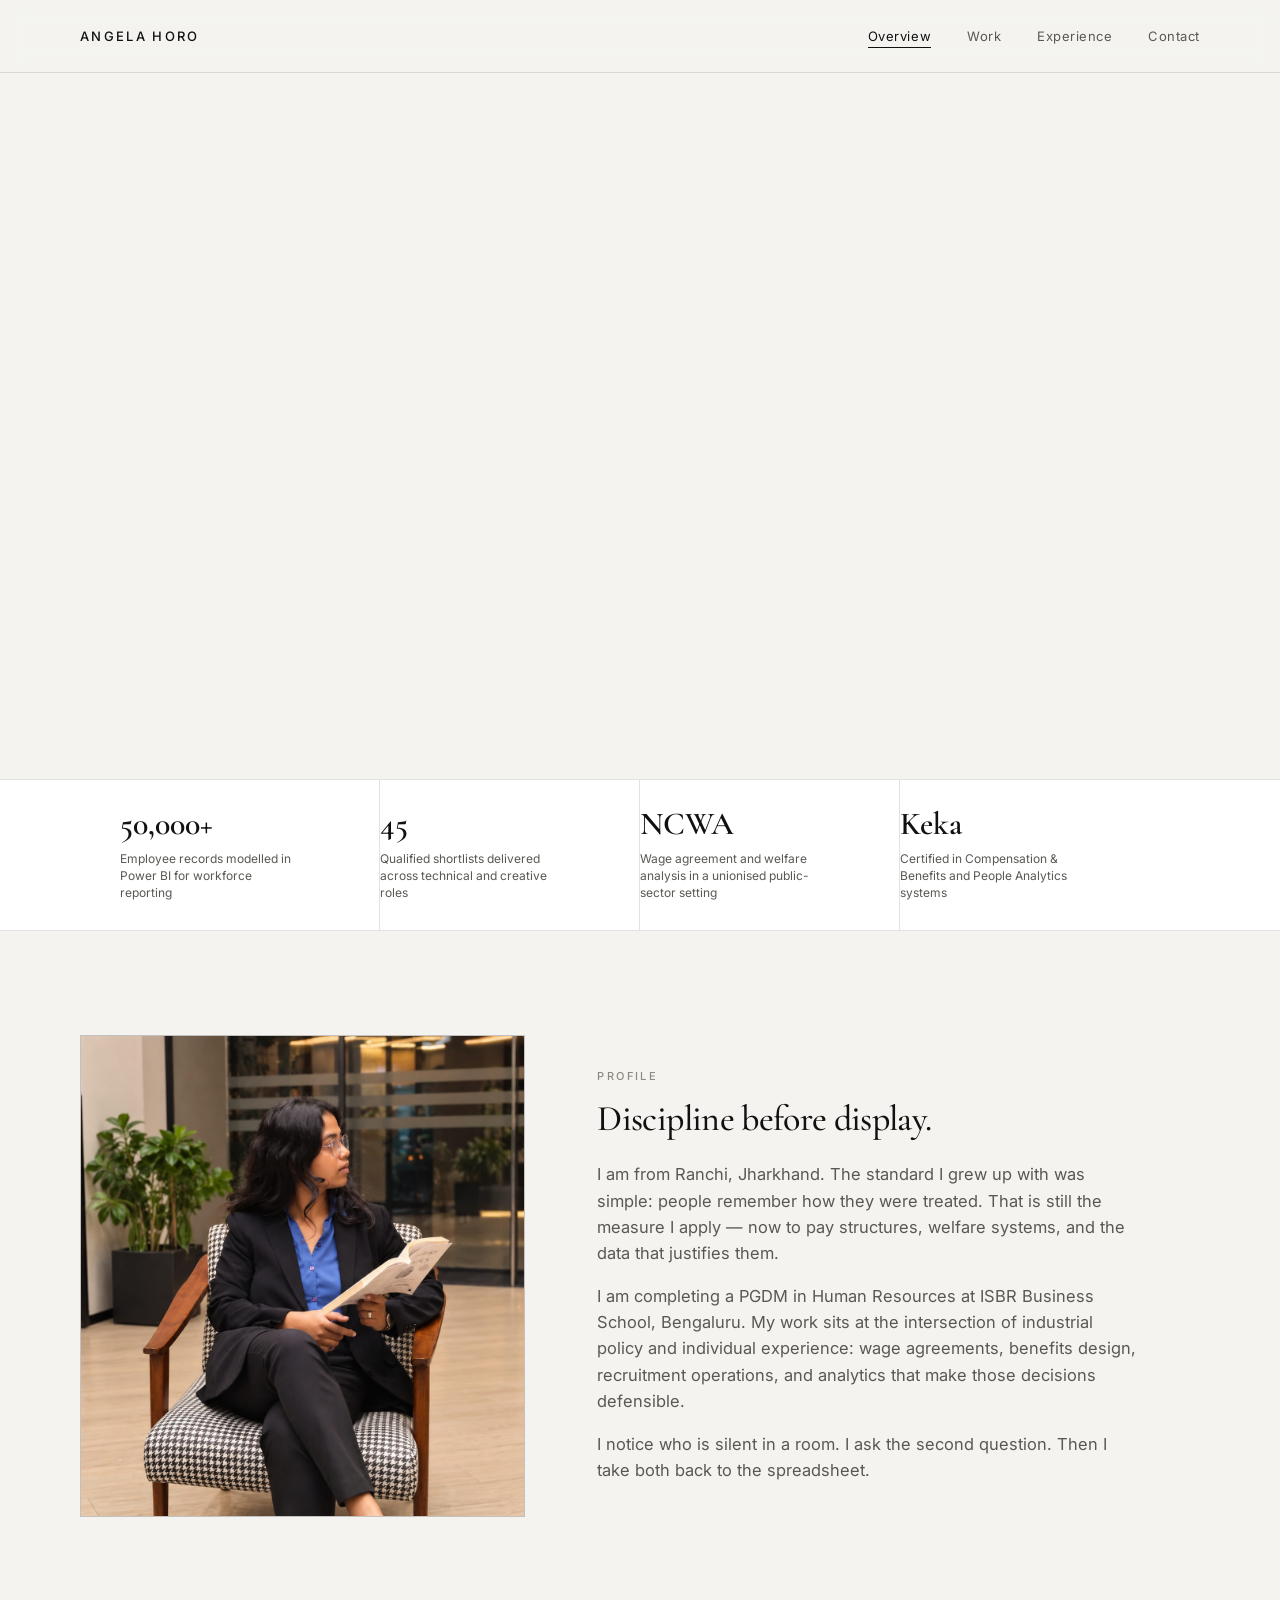
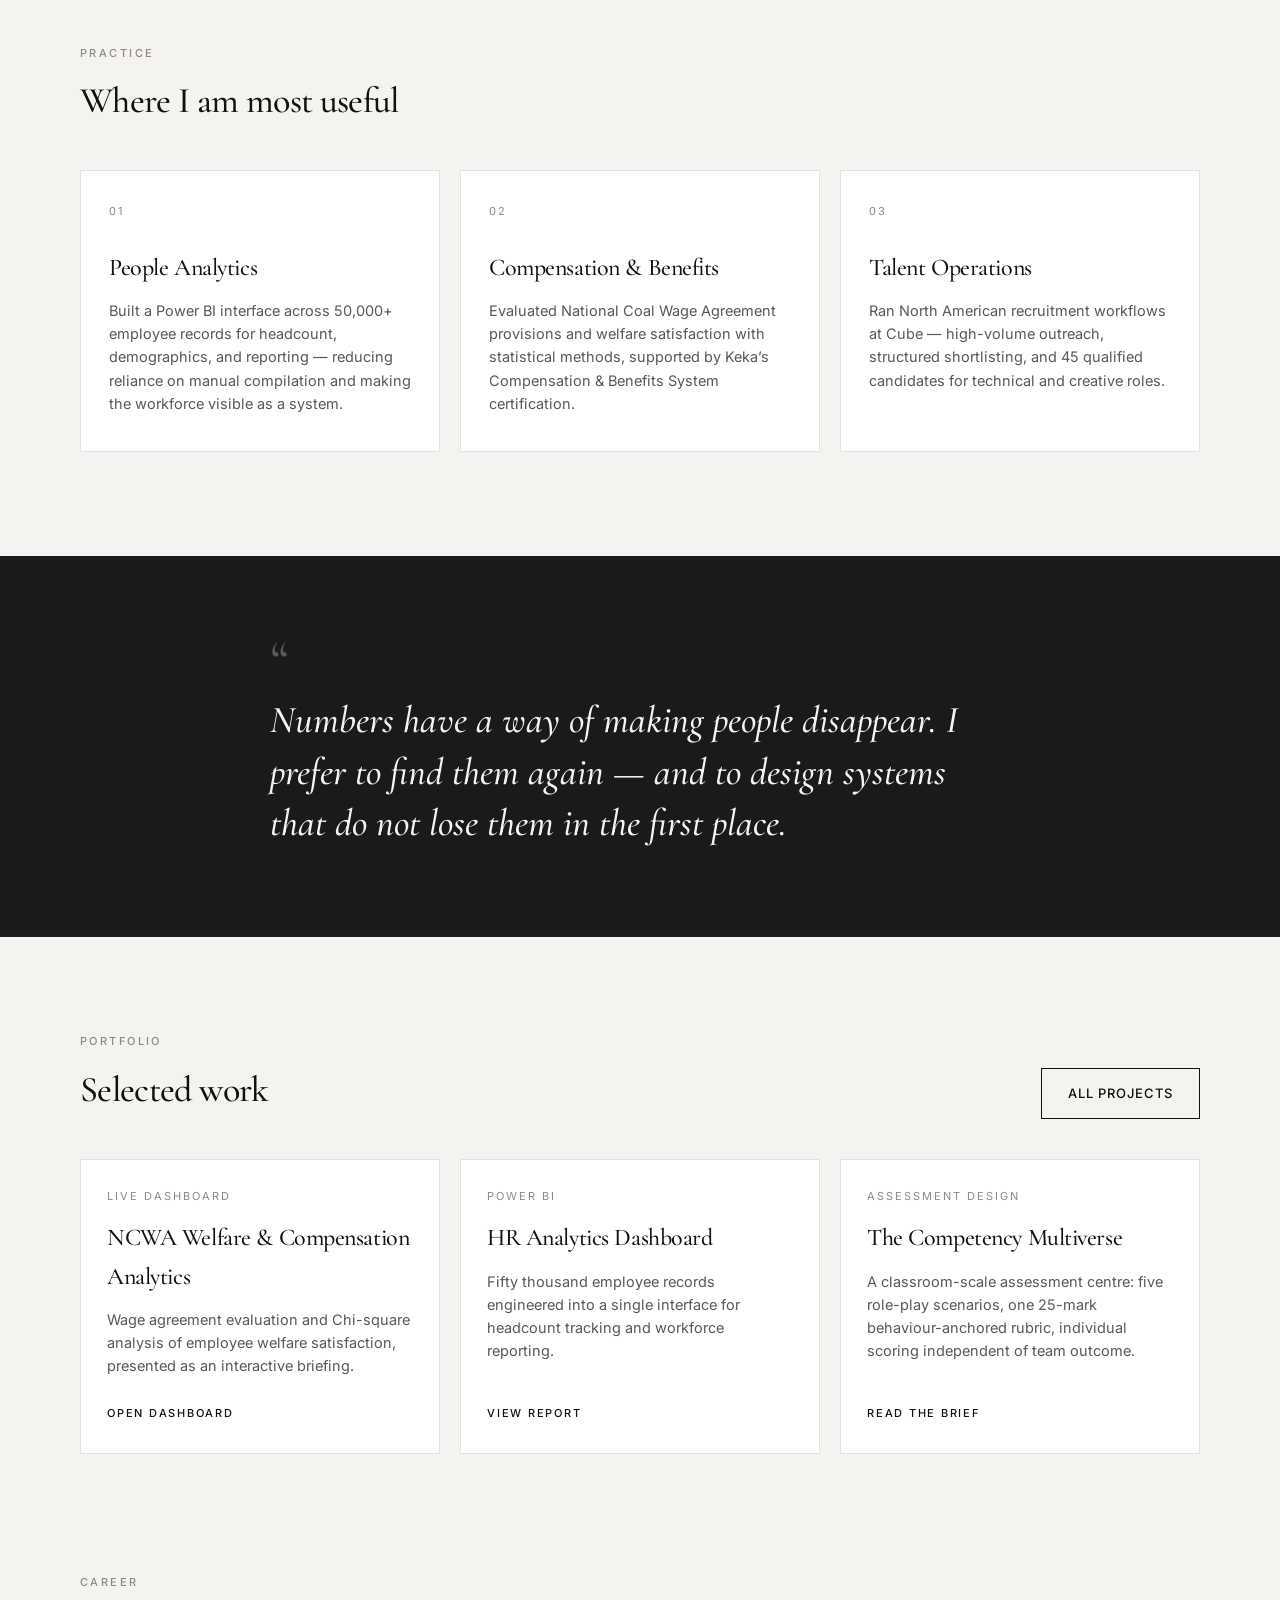
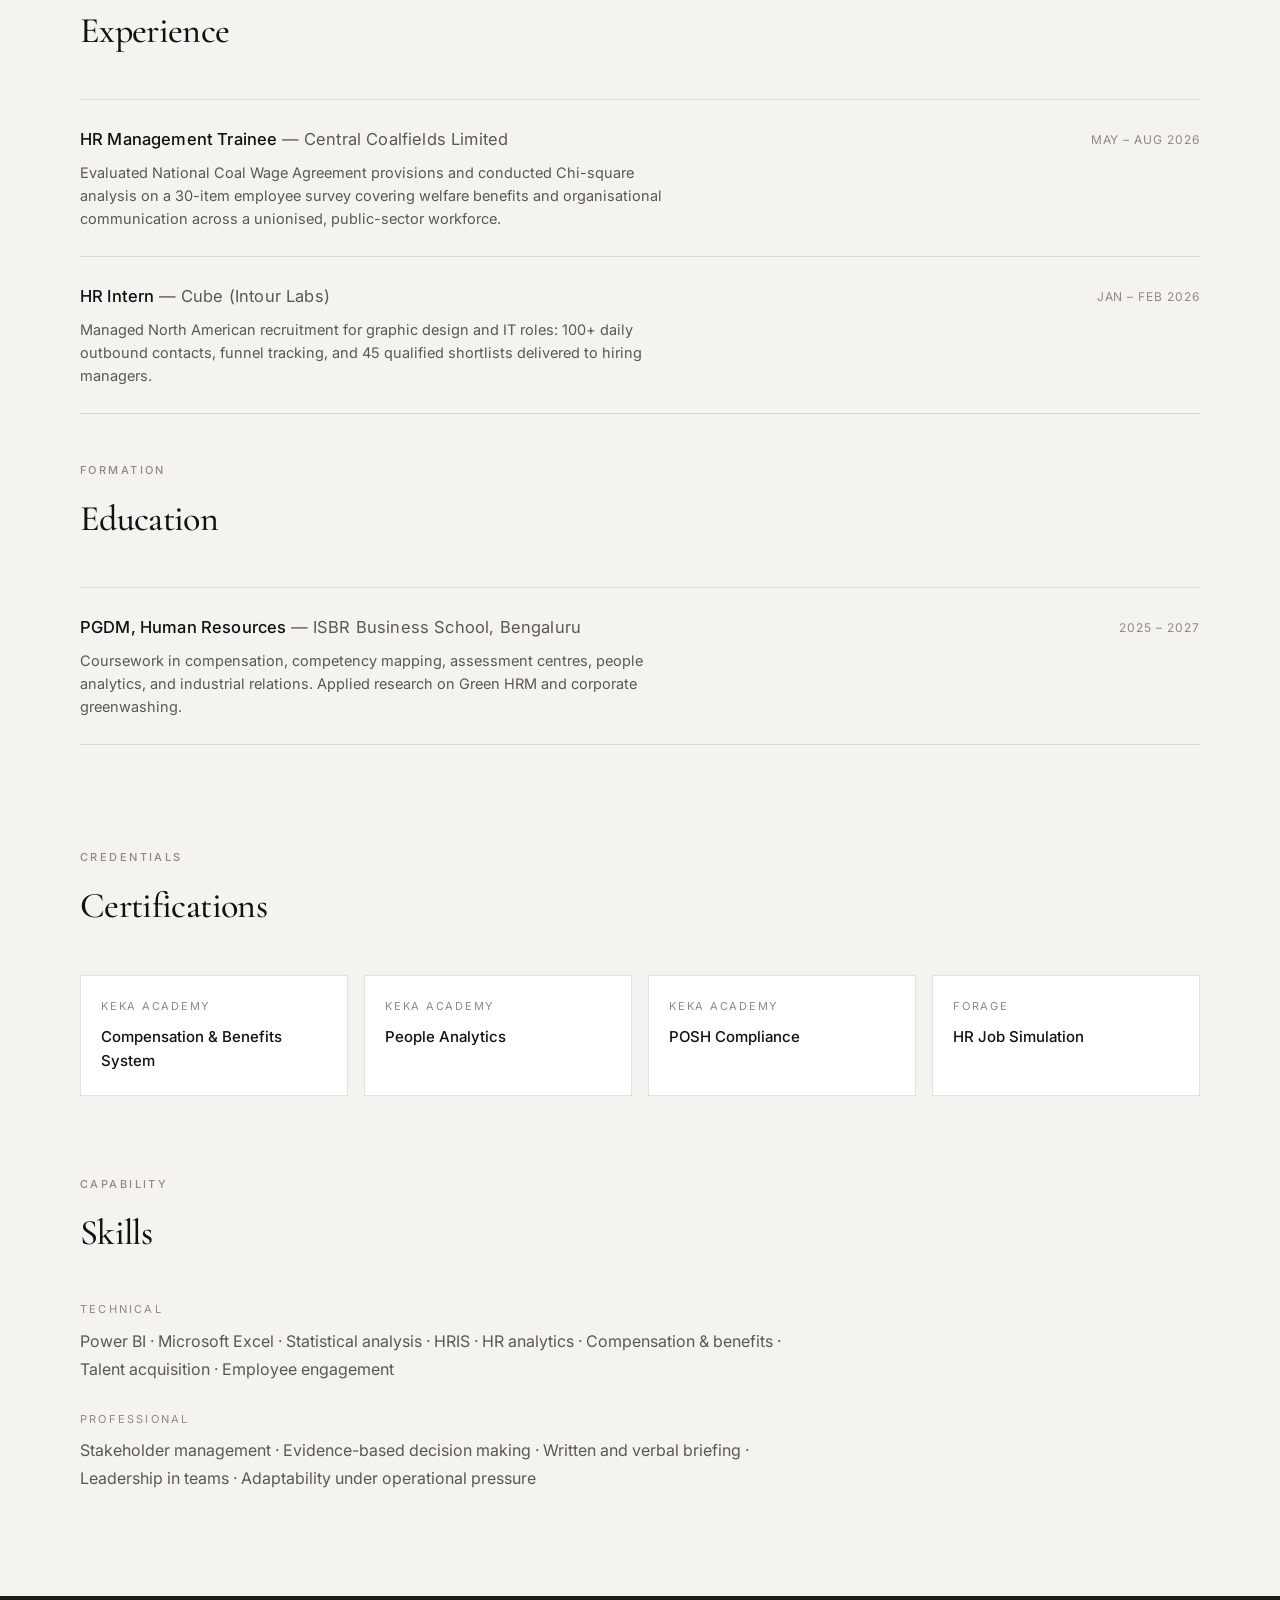
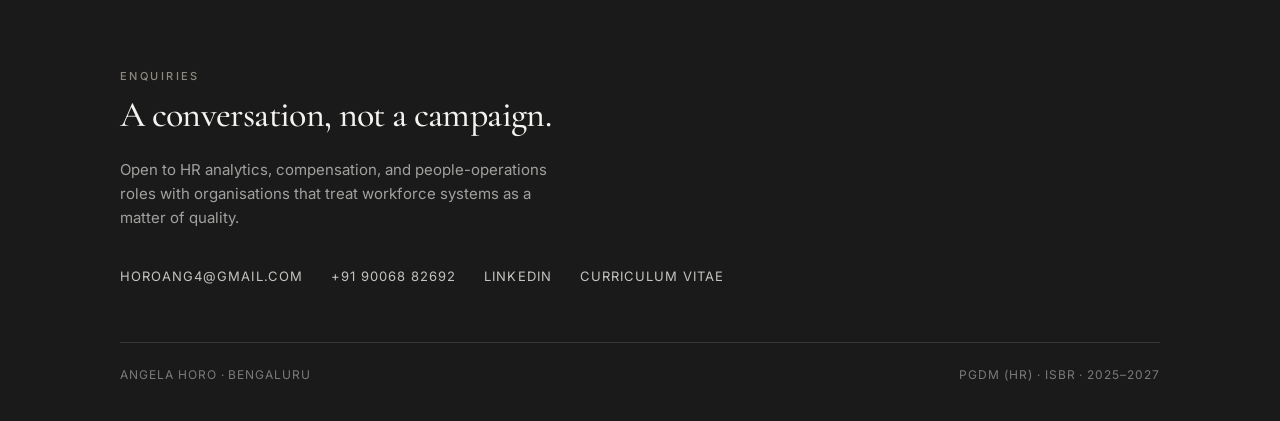
==== commit 7de89206: "Restore the AH opening screen and add restrained motion. Bring back a graphite splash with initials," ====
--- a/index.html
+++ b/index.html
@@ -11,6 +11,12 @@
 </head>
 <body>
 <a class="skip" href="#main">Skip to content</a>
+<div class="splash" id="splash" aria-hidden="true">
+  <div class="splash-inner">
+    <span class="splash-mark">AH</span>
+    <span class="splash-rule"></span>
+  </div>
+</div>
 
 <header class="site-header">
   <div class="wrap topnav">
--- a/style.css
+++ b/style.css
@@ -44,7 +44,7 @@
 .wrap{max-width:var(--wrap);margin:0 auto;padding:0 40px;}
 .skip{
   position:absolute;left:-999px;top:8px;
-  background:var(--ink);color:#fff;padding:8px 14px;z-index:2000;
+  background:var(--ink);color:#fff;padding:8px 14px;z-index:500;
 }
 .skip:focus{left:12px;}
 
@@ -69,12 +69,15 @@
   font-family:'Inter',sans-serif;
   font-weight:500;font-size:13px;letter-spacing:.18em;text-transform:uppercase;
   color:var(--ink);text-decoration:none;
-}
+  transition:letter-spacing .35s ease;
+}
+.topnav .mark:hover{letter-spacing:.26em;}
 .topnav nav a{
   font-size:13px;color:var(--muted);text-decoration:none;margin-left:32px;
   letter-spacing:.04em;
   border-bottom:1px solid transparent;
   padding-bottom:3px;
+  transition:color .2s ease, border-color .2s ease;
 }
 .topnav nav a:hover, .topnav nav a.active{color:var(--ink);border-color:var(--ink);}
 
@@ -98,12 +101,13 @@
   letter-spacing:.08em;text-transform:uppercase;
   padding:14px 26px;border-radius:0;text-decoration:none;
   border:1px solid transparent;cursor:pointer;
-  transition:background-color .2s ease, color .2s ease, border-color .2s ease;
+  transition:background-color .25s ease, color .25s ease, border-color .25s ease,
+             transform .25s ease, box-shadow .25s ease, letter-spacing .25s ease;
 }
 .btn-primary{background:var(--ink);color:#F4F3F0;}
-.btn-primary:hover{background:#000;}
+.btn-primary:hover{background:#000;transform:translateY(-2px);box-shadow:0 10px 24px -12px rgba(0,0,0,.45);}
 .btn-ghost{background:transparent;color:var(--ink);border-color:var(--ink);}
-.btn-ghost:hover{background:var(--ink);color:#F4F3F0;}
+.btn-ghost:hover{background:var(--ink);color:#F4F3F0;transform:translateY(-2px);}
 .btn-row{display:flex;gap:12px;flex-wrap:wrap;margin-top:40px;}
 
 /* ---------- Hero ---------- */
@@ -131,7 +135,9 @@
 }
 .hero-photo img{
   width:100%;height:520px;object-fit:cover;object-position:top center;
-}
+  transition:transform 1.1s ease;
+}
+.hero-photo:hover img{transform:scale(1.045);}
 .hero-photo .tag{
   margin-top:14px;
   font-size:11px;letter-spacing:.18em;text-transform:uppercase;color:var(--silver);
@@ -168,7 +174,9 @@
 }
 .intro-frame img{
   height:480px;width:100%;object-fit:cover;object-position:center 20%;
-}
+  transition:transform 1.1s ease;
+}
+.intro-frame:hover img{transform:scale(1.045);}
 .intro h2{font-size:36px;line-height:1.15;margin:12px 0 22px;font-weight:500;}
 .intro p{font-size:16.5px;color:var(--muted);max-width:54ch;margin:0;}
 .intro p + p{margin-top:16px;}
@@ -183,6 +191,12 @@
   background:var(--paper);
   border:1px solid var(--line);
   padding:32px 28px 36px;
+  transition:transform .3s ease, border-color .3s ease, box-shadow .3s ease;
+}
+.bring-card:hover{
+  transform:translateY(-4px);
+  border-color:var(--line-strong);
+  box-shadow:0 18px 40px -24px rgba(17,17,17,.35);
 }
 .bring-card .num{
   font-size:11px;letter-spacing:.2em;color:var(--silver);margin-bottom:28px;
@@ -215,13 +229,19 @@
 .featured-card{
   background:var(--paper);border:1px solid var(--line);
   padding:28px 26px 30px;text-decoration:none;display:flex;flex-direction:column;
-  transition:border-color .2s ease, background-color .2s ease;
-}
-.featured-card:hover{border-color:var(--ink);background:#fff;}
+  transition:border-color .3s ease, background-color .3s ease, transform .3s ease, box-shadow .3s ease;
+}
+.featured-card:hover{
+  border-color:var(--ink);background:#fff;
+  transform:translateY(-5px);
+  box-shadow:0 22px 44px -26px rgba(17,17,17,.4);
+}
+.featured-card:hover .featured-link{letter-spacing:.22em;}
 .featured-card h3{font-size:24px;margin:14px 0 12px;font-weight:500;color:var(--ink);}
 .featured-card p{font-size:14.5px;color:var(--muted);margin:0 0 28px;flex-grow:1;}
 .featured-card .featured-link{
   font-size:11px;letter-spacing:.16em;text-transform:uppercase;color:var(--ink);font-weight:500;
+  transition:letter-spacing .3s ease;
 }
 .proj-tag{
   font-size:11px;letter-spacing:.18em;text-transform:uppercase;color:var(--silver);
@@ -233,7 +253,9 @@
 .exp-item, .edu-item{
   display:flex;justify-content:space-between;gap:28px;
   padding:26px 0;border-top:1px solid var(--line);
-}
+  transition:padding-left .3s ease;
+}
+.exp-item:hover, .edu-item:hover{padding-left:8px;}
 .exp-item:last-of-type, .edu-item:last-of-type{border-bottom:1px solid var(--line);}
 .exp-role, .edu-role{font-weight:500;color:var(--ink);font-size:16.5px;letter-spacing:.01em;}
 .exp-org, .edu-org{color:var(--muted);font-weight:400;}
@@ -248,6 +270,12 @@
 .cert-row{display:grid;grid-template-columns:repeat(4,1fr);gap:16px;}
 .cert-card{
   border:1px solid var(--line);padding:22px 20px;background:var(--paper);
+  transition:transform .3s ease, border-color .3s ease, box-shadow .3s ease;
+}
+.cert-card:hover{
+  transform:translateY(-3px);
+  border-color:var(--line-strong);
+  box-shadow:0 14px 28px -20px rgba(17,17,17,.3);
 }
 .cert-card .cert-name{font-weight:500;color:var(--ink);font-size:15px;}
 .cert-card .cert-issuer{
@@ -277,6 +305,12 @@
 .proj-card{
   background:var(--paper);border:1px solid var(--line);
   padding:32px 30px;display:flex;flex-direction:column;
+  transition:transform .3s ease, border-color .3s ease, box-shadow .3s ease;
+}
+.proj-card:hover{
+  transform:translateY(-4px);
+  border-color:var(--ink);
+  box-shadow:0 22px 44px -26px rgba(17,17,17,.35);
 }
 .proj-card h3{font-size:26px;margin:10px 0 14px;font-weight:500;}
 .proj-card p{color:var(--muted);font-size:14.5px;margin:0 0 24px;flex-grow:1;}
@@ -325,32 +359,101 @@
 .footer-links a{
   color:rgba(244,243,240,.78);font-size:13px;letter-spacing:.08em;text-transform:uppercase;
   text-decoration:none;margin-right:28px;
-}
-.footer-links a:hover{color:#fff;}
+  transition:color .25s ease, letter-spacing .25s ease;
+}
+.footer-links a:hover{color:#fff;letter-spacing:.14em;}
 .footer-bottom{
   margin-top:56px;padding-top:22px;border-top:1px solid rgba(255,255,255,.12);
   font-size:12px;letter-spacing:.08em;text-transform:uppercase;color:rgba(255,255,255,.42);
   display:flex;justify-content:space-between;flex-wrap:wrap;gap:8px;
 }
 
+/* ---------- Splash ---------- */
+body.await-intro{overflow:hidden;}
+.splash{
+  position:fixed;inset:0;z-index:400;
+  background:#0A0A0A;
+  display:flex;align-items:center;justify-content:center;
+  transition:opacity .7s ease, visibility .7s ease;
+  animation:splash-autohide .7s ease 2.45s forwards;
+}
+@keyframes splash-autohide{
+  to{opacity:0;visibility:hidden;}
+}
+.splash-inner{
+  display:flex;flex-direction:column;align-items:center;gap:22px;
+}
+.splash-mark{
+  font-family:'Cormorant Garamond',Georgia,serif;
+  font-weight:500;
+  font-size:clamp(64px, 14vw, 120px);
+  letter-spacing:.28em;
+  color:#F4F3F0;
+  padding-left:.28em;
+  animation:splash-mark .9s ease both;
+}
+.splash-rule{
+  display:block;height:1px;width:0;background:rgba(244,243,240,.55);
+  animation:splash-rule .7s ease .45s forwards;
+}
+.splash.hide{
+  opacity:0;visibility:hidden;pointer-events:none;
+}
+@keyframes splash-mark{
+  from{opacity:0;transform:translateY(12px);letter-spacing:.42em;}
+  to{opacity:1;transform:translateY(0);letter-spacing:.28em;}
+}
+@keyframes splash-rule{
+  from{width:0;opacity:0;}
+  to{width:72px;opacity:1;}
+}
+
 /* ---------- Motion ---------- */
-.reveal.pre-reveal{opacity:0;transform:translateY(14px);}
-.reveal{transition:opacity .7s ease, transform .7s ease;}
+.reveal.pre-reveal{opacity:0;transform:translateY(18px);}
+.reveal{transition:opacity .8s ease, transform .8s ease;}
 .hero > div:first-child > *{
-  opacity:0;transform:translateY(8px);
-  animation:hero-in .65s ease forwards;
-}
-.hero .role{animation-delay:.04s;}
-.hero h1{animation-delay:.1s;}
-.hero .subhead{animation-delay:.18s;}
-.hero .btn-row{animation-delay:.26s;}
-.hero-photo{opacity:0;animation:hero-in .7s ease forwards;animation-delay:.14s;}
+  opacity:0;transform:translateY(10px);
+  animation:hero-in .7s ease forwards;
+}
+.hero .role{animation-delay:.06s;}
+.hero h1{animation-delay:.14s;}
+.hero .subhead{animation-delay:.24s;}
+.hero .btn-row{animation-delay:.34s;}
+.hero-photo{opacity:0;animation:hero-in .8s ease forwards;animation-delay:.2s;}
+body.await-intro .hero > div:first-child > *,
+body.await-intro .hero-photo{
+  animation:none;
+  opacity:0;
+}
+body.intro-done .hero > div:first-child > *{
+  animation:hero-in .7s ease forwards;
+}
+body.intro-done .hero .role{animation-delay:.08s;}
+body.intro-done .hero h1{animation-delay:.16s;}
+body.intro-done .hero .subhead{animation-delay:.26s;}
+body.intro-done .hero .btn-row{animation-delay:.36s;}
+body.intro-done .hero-photo{animation:hero-in .8s ease forwards;animation-delay:.2s;}
 @keyframes hero-in{to{opacity:1;transform:translateY(0);}}
 
+.spec{transition:opacity .3s ease;}
+.specs-grid:hover .spec{opacity:.55;}
+.specs-grid .spec:hover{opacity:1;}
+
 @media (prefers-reduced-motion: reduce){
-  .hero > div:first-child > *, .hero-photo{animation:none;opacity:1;transform:none;}
+  .splash, .splash-mark, .splash-rule{animation:none;}
+  .splash{opacity:0;visibility:hidden;pointer-events:none;}
+  .hero > div:first-child > *, .hero-photo,
+  body.await-intro .hero > div:first-child > *,
+  body.await-intro .hero-photo,
+  body.intro-done .hero > div:first-child > *,
+  body.intro-done .hero-photo{animation:none;opacity:1;transform:none;}
   .reveal.pre-reveal{opacity:1;transform:none;}
-  a, .btn{transition:none;}
+  .hero-photo:hover img, .intro-frame:hover img{transform:none;}
+  .btn:hover, .bring-card:hover, .featured-card:hover, .proj-card:hover, .cert-card:hover{
+    transform:none;box-shadow:none;
+  }
+  .exp-item:hover, .edu-item:hover{padding-left:0;}
+  a, .btn, .bring-card, .featured-card, .proj-card, .cert-card{transition:none;}
 }
 
 /* ---------- Responsive ---------- */
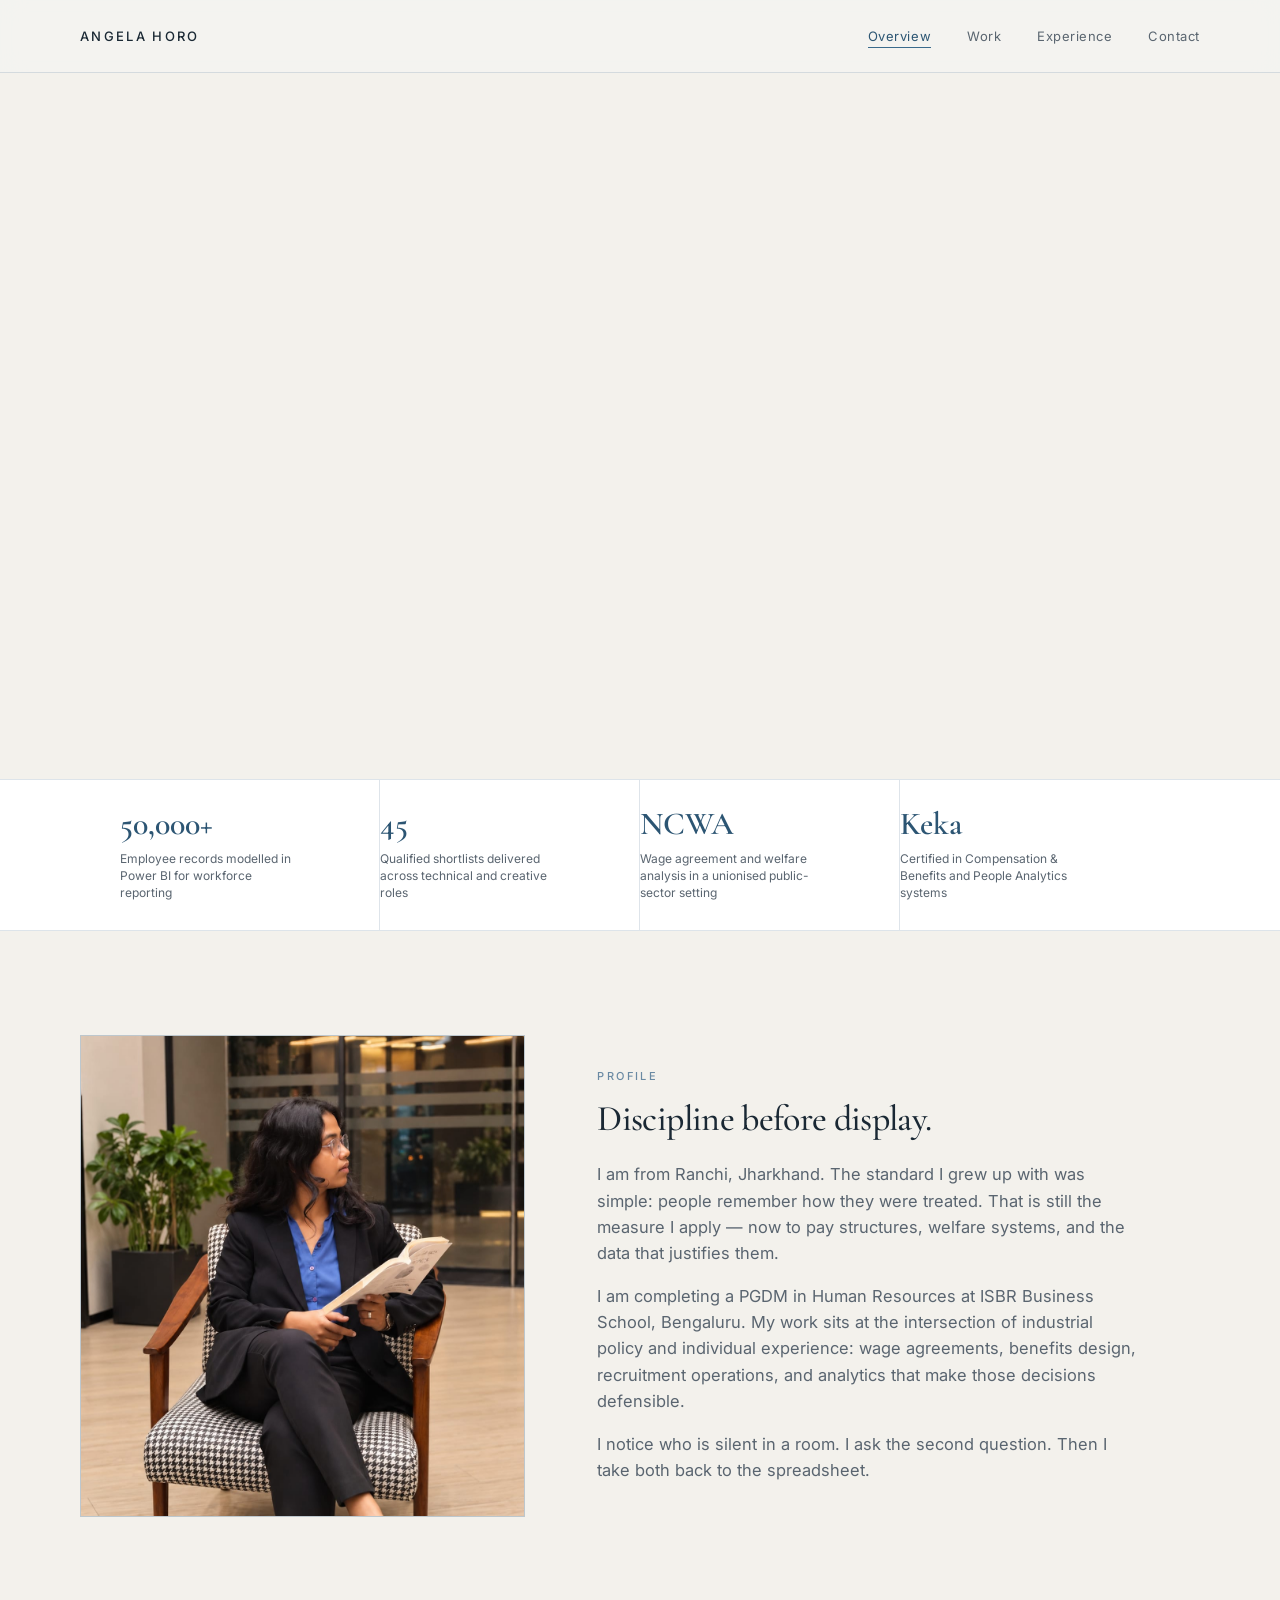
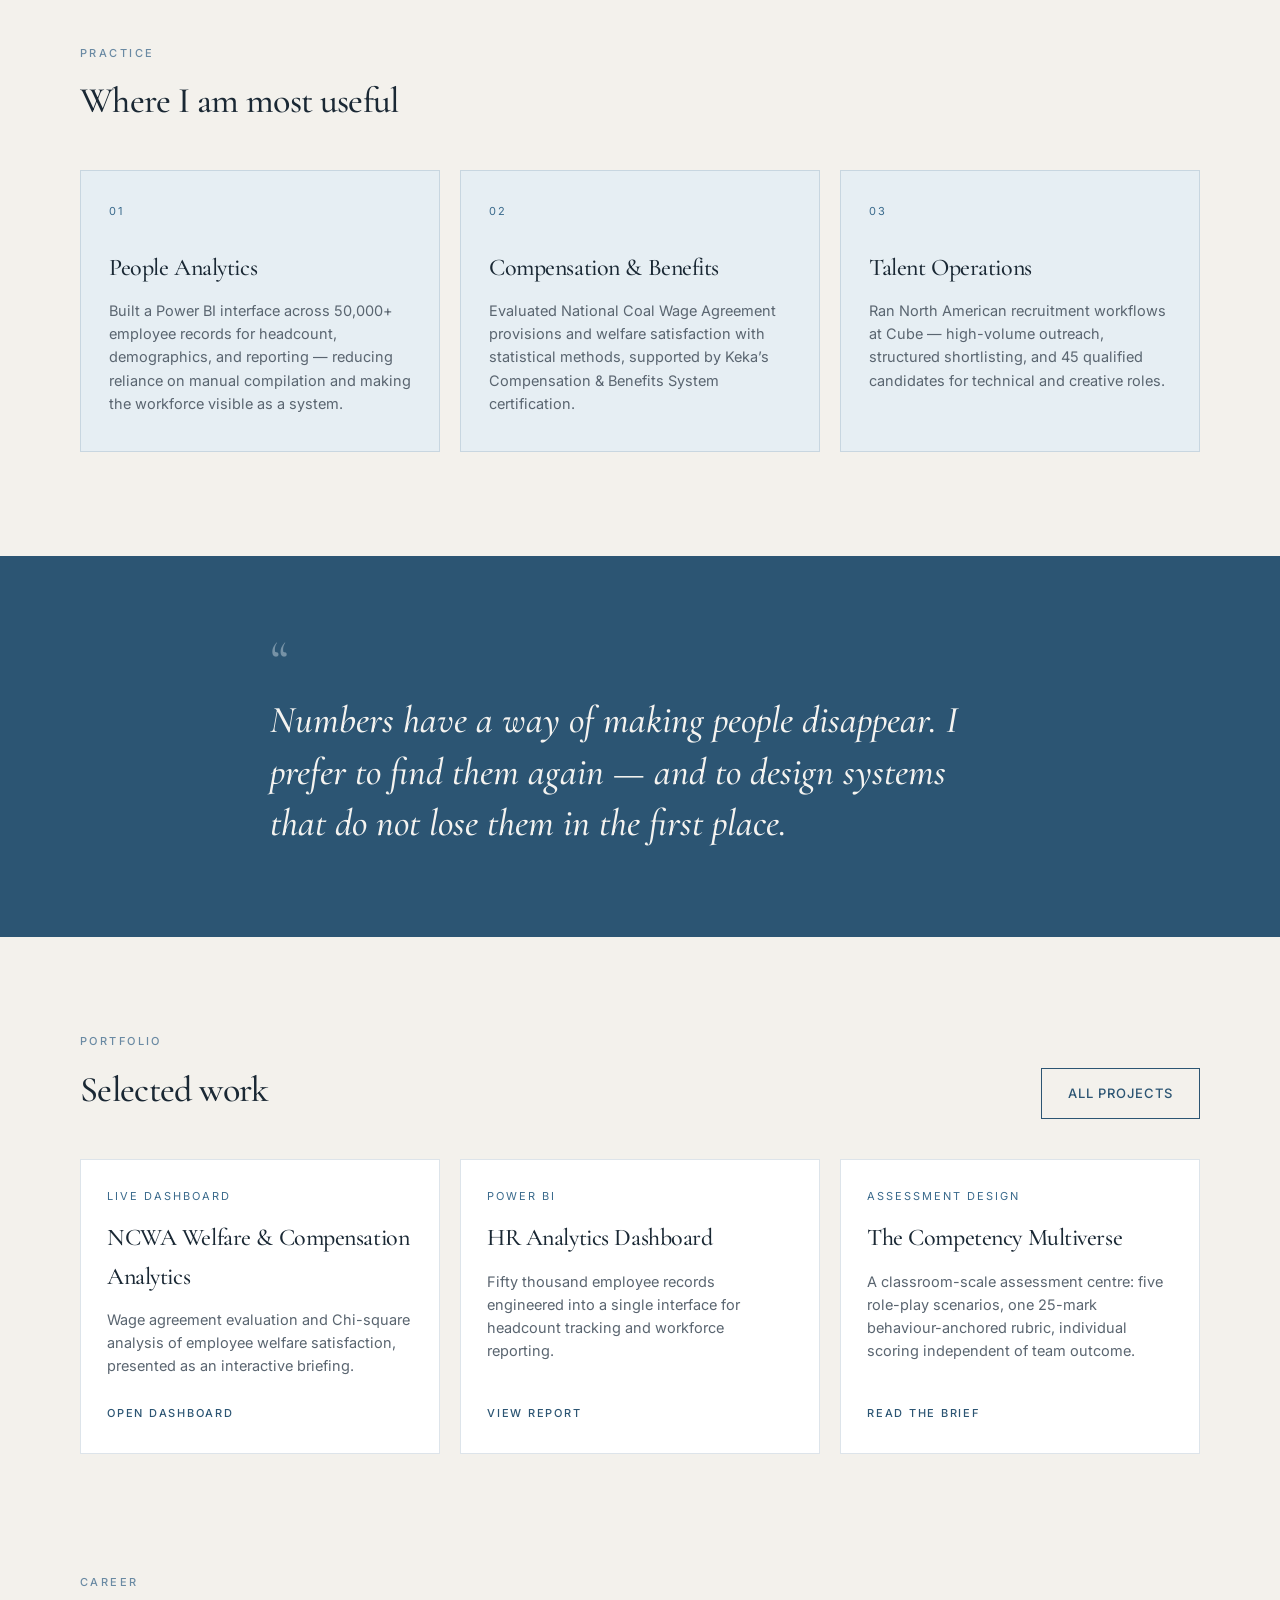
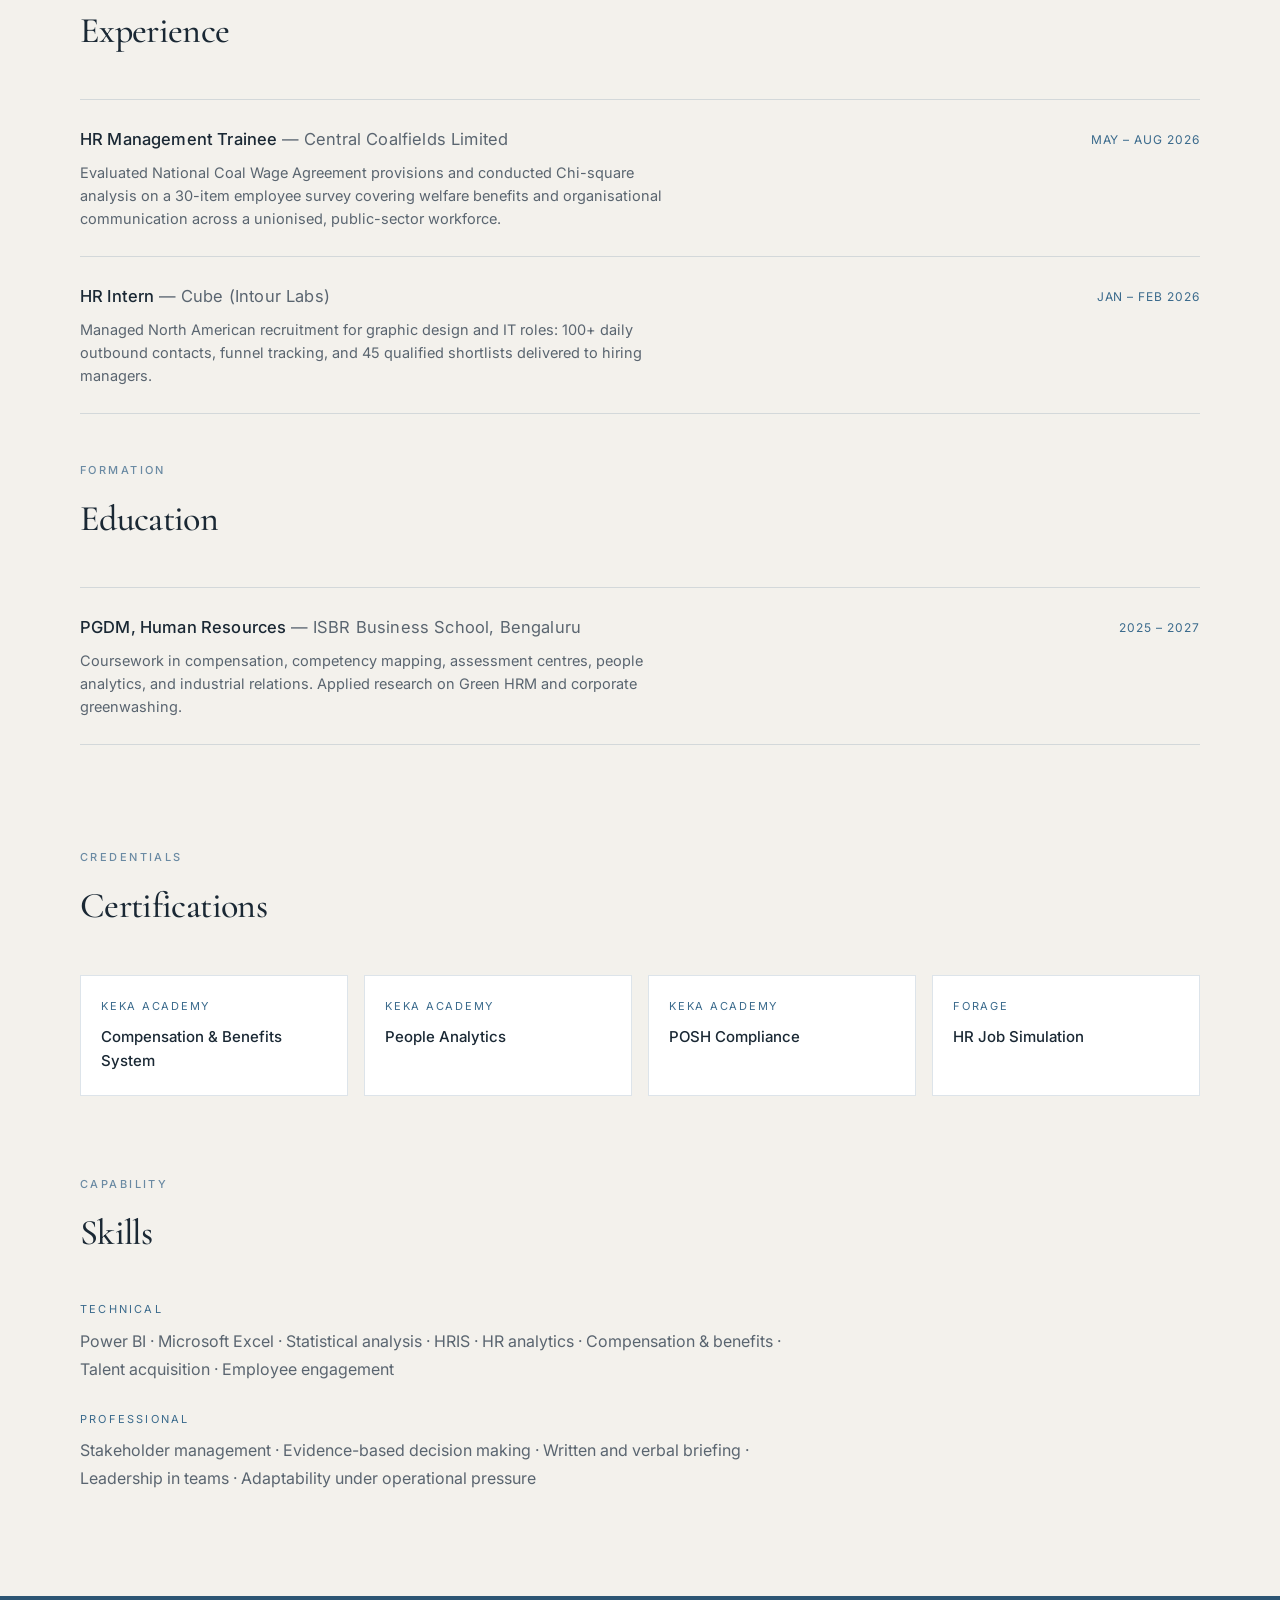
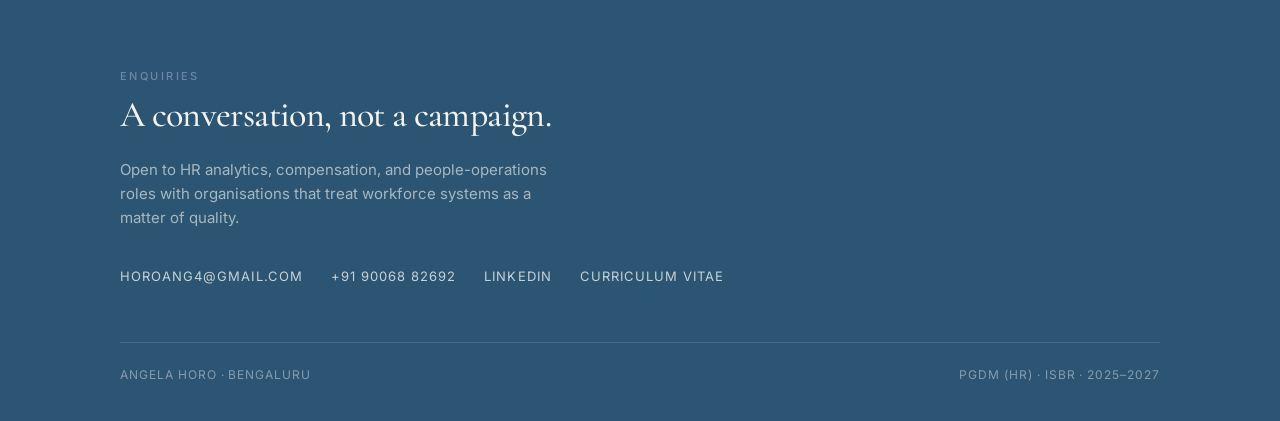
==== commit 0fc7227d: "Replace the black splash with a blue wash and thread steel blue through the site. Opening initials s" ====
--- a/index.html
+++ b/index.html
@@ -5,9 +5,9 @@
 <meta name="viewport" content="width=device-width, initial-scale=1.0">
 <title>Angela Horo — Human Resources, Analytics &amp; Compensation</title>
 <meta name="description" content="Angela Horo is a PGDM (HR) candidate at ISBR Business School, focused on compensation &amp; benefits, people analytics, and workforce operations.">
-<meta name="theme-color" content="#111111">
+<meta name="theme-color" content="#2C5573">
 <link rel="stylesheet" href="style.css">
-<link rel="icon" href="data:image/svg+xml,%3Csvg xmlns='http://www.w3.org/2000/svg' viewBox='0 0 64 64'%3E%3Crect width='64' height='64' fill='%23111111'/%3E%3Ctext x='32' y='41' font-family='Georgia,serif' font-size='22' fill='%23F4F3F0' text-anchor='middle'%3EAH%3C/text%3E%3C/svg%3E">
+<link rel="icon" href="data:image/svg+xml,%3Csvg xmlns='http://www.w3.org/2000/svg' viewBox='0 0 64 64'%3E%3Crect width='64' height='64' fill='%232C5573'/%3E%3Ctext x='32' y='41' font-family='Georgia,serif' font-size='22' fill='%23F4F3F0' text-anchor='middle'%3EAH%3C/text%3E%3C/svg%3E">
 </head>
 <body>
 <a class="skip" href="#main">Skip to content</a>
--- a/style.css
+++ b/style.css
@@ -1,14 +1,18 @@
 @import url('https://fonts.googleapis.com/css2?family=Cormorant+Garamond:ital,wght@0,500;0,600;0,700;1,500;1,600&family=Inter:wght@400;500;600&display=swap');
 
 :root{
-  --bg:#F4F3F0;
+  --bg:#F3F1EC;
   --paper:#FFFFFF;
-  --ink:#111111;
-  --muted:#5A5854;
-  --line:rgba(17,17,17,.12);
-  --line-strong:rgba(17,17,17,.22);
+  --ink:#1A2834;
+  --muted:#5A6570;
+  --line:rgba(47,90,122,.16);
+  --line-strong:rgba(47,90,122,.28);
   --silver:#8E8A82;
-  --graphite:#1A1A1A;
+  --blue:#3A6A8C;
+  --blue-deep:#2C5573;
+  --blue-soft:#6A8AA3;
+  --blue-wash:#E6EEF3;
+  --cream:#F4F3F0;
   --wrap:1120px;
   --header-h:72px;
 }
@@ -34,9 +38,9 @@
   letter-spacing:-.018em;
 }
 
-a{color:var(--ink);}
+a{color:var(--blue-deep);}
 a:focus-visible, button:focus-visible{
-  outline:1px solid var(--ink);
+  outline:1px solid var(--blue);
   outline-offset:3px;
 }
 
@@ -50,7 +54,7 @@
 
 .label{
   font-size:11px;letter-spacing:.22em;text-transform:uppercase;
-  color:var(--silver);font-weight:500;
+  color:var(--blue-soft);font-weight:500;
 }
 
 /* ---------- Header ---------- */
@@ -79,7 +83,7 @@
   padding-bottom:3px;
   transition:color .2s ease, border-color .2s ease;
 }
-.topnav nav a:hover, .topnav nav a.active{color:var(--ink);border-color:var(--ink);}
+.topnav nav a:hover, .topnav nav a.active{color:var(--blue-deep);border-color:var(--blue);}
 
 .nav-toggle{
   display:none;
@@ -104,10 +108,10 @@
   transition:background-color .25s ease, color .25s ease, border-color .25s ease,
              transform .25s ease, box-shadow .25s ease, letter-spacing .25s ease;
 }
-.btn-primary{background:var(--ink);color:#F4F3F0;}
-.btn-primary:hover{background:#000;transform:translateY(-2px);box-shadow:0 10px 24px -12px rgba(0,0,0,.45);}
-.btn-ghost{background:transparent;color:var(--ink);border-color:var(--ink);}
-.btn-ghost:hover{background:var(--ink);color:#F4F3F0;transform:translateY(-2px);}
+.btn-primary{background:var(--blue-deep);color:var(--cream);}
+.btn-primary:hover{background:var(--blue);transform:translateY(-2px);box-shadow:0 10px 24px -12px rgba(44,85,115,.55);}
+.btn-ghost{background:transparent;color:var(--blue-deep);border-color:var(--blue-deep);}
+.btn-ghost:hover{background:var(--blue-deep);color:var(--cream);transform:translateY(-2px);}
 .btn-row{display:flex;gap:12px;flex-wrap:wrap;margin-top:40px;}
 
 /* ---------- Hero ---------- */
@@ -126,7 +130,7 @@
 }
 .hero .role{
   font-size:11px;letter-spacing:.22em;text-transform:uppercase;
-  color:var(--silver);margin-bottom:22px;
+  color:var(--blue);margin-bottom:22px;
 }
 .hero-photo{position:relative;}
 .hero-photo .photo-frame{
@@ -140,7 +144,7 @@
 .hero-photo:hover img{transform:scale(1.045);}
 .hero-photo .tag{
   margin-top:14px;
-  font-size:11px;letter-spacing:.18em;text-transform:uppercase;color:var(--silver);
+  font-size:11px;letter-spacing:.18em;text-transform:uppercase;color:var(--blue);
 }
 
 /* ---------- Spec strip ---------- */
@@ -159,6 +163,7 @@
 .specs-grid .spec:last-child{border-right:none;padding-right:0;}
 .spec .val{
   font-family:'Cormorant Garamond',serif;font-size:32px;font-weight:600;line-height:1;
+  color:var(--blue-deep);
 }
 .spec .lbl{
   margin-top:10px;font-size:12px;color:var(--muted);max-width:22ch;line-height:1.45;
@@ -188,7 +193,7 @@
 .sec-kicker{margin-bottom:10px;}
 .bring-grid{display:grid;grid-template-columns:repeat(3,1fr);gap:20px;}
 .bring-card{
-  background:var(--paper);
+  background:var(--blue-wash);
   border:1px solid var(--line);
   padding:32px 28px 36px;
   transition:transform .3s ease, border-color .3s ease, box-shadow .3s ease;
@@ -199,19 +204,19 @@
   box-shadow:0 18px 40px -24px rgba(17,17,17,.35);
 }
 .bring-card .num{
-  font-size:11px;letter-spacing:.2em;color:var(--silver);margin-bottom:28px;
+  font-size:11px;letter-spacing:.2em;color:var(--blue);margin-bottom:28px;
 }
 .bring-card h3{font-size:24px;font-weight:500;margin-bottom:12px;}
 .bring-card p{font-size:14.5px;color:var(--muted);margin:0;}
 
 /* ---------- Quote ---------- */
 .quote-band{
-  background:var(--graphite);padding:88px 0;margin:0;
+  background:var(--blue-deep);padding:88px 0;margin:0;
 }
 .quote-band .wrap{max-width:820px;}
 .quote-band .quote-mark{
   display:block;font-family:'Cormorant Garamond',serif;
-  font-size:56px;line-height:.6;color:rgba(255,255,255,.28);margin-bottom:18px;
+  font-size:56px;line-height:.6;color:rgba(230,238,243,.4);margin-bottom:18px;
 }
 .quote-band blockquote{
   margin:0;font-family:'Cormorant Garamond',serif;font-style:italic;font-weight:500;
@@ -232,19 +237,19 @@
   transition:border-color .3s ease, background-color .3s ease, transform .3s ease, box-shadow .3s ease;
 }
 .featured-card:hover{
-  border-color:var(--ink);background:#fff;
+  border-color:var(--blue);background:#fff;
   transform:translateY(-5px);
-  box-shadow:0 22px 44px -26px rgba(17,17,17,.4);
+  box-shadow:0 22px 44px -26px rgba(44,85,115,.35);
 }
 .featured-card:hover .featured-link{letter-spacing:.22em;}
 .featured-card h3{font-size:24px;margin:14px 0 12px;font-weight:500;color:var(--ink);}
 .featured-card p{font-size:14.5px;color:var(--muted);margin:0 0 28px;flex-grow:1;}
 .featured-card .featured-link{
-  font-size:11px;letter-spacing:.16em;text-transform:uppercase;color:var(--ink);font-weight:500;
+  font-size:11px;letter-spacing:.16em;text-transform:uppercase;color:var(--blue-deep);font-weight:500;
   transition:letter-spacing .3s ease;
 }
 .proj-tag{
-  font-size:11px;letter-spacing:.18em;text-transform:uppercase;color:var(--silver);
+  font-size:11px;letter-spacing:.18em;text-transform:uppercase;color:var(--blue);
 }
 
 /* ---------- Experience / Education ---------- */
@@ -261,7 +266,7 @@
 .exp-org, .edu-org{color:var(--muted);font-weight:400;}
 .exp-desc, .edu-desc{margin-top:8px;color:var(--muted);font-size:14.5px;max-width:68ch;}
 .exp-date{
-  font-size:12px;letter-spacing:.08em;text-transform:uppercase;color:var(--silver);
+  font-size:12px;letter-spacing:.08em;text-transform:uppercase;color:var(--blue);
   white-space:nowrap;padding-top:4px;
 }
 
@@ -279,7 +284,7 @@
 }
 .cert-card .cert-name{font-weight:500;color:var(--ink);font-size:15px;}
 .cert-card .cert-issuer{
-  font-size:11px;letter-spacing:.16em;text-transform:uppercase;color:var(--silver);
+  font-size:11px;letter-spacing:.16em;text-transform:uppercase;color:var(--blue);
   margin-bottom:10px;display:block;
 }
 
@@ -287,7 +292,7 @@
 .skill-list{margin-bottom:28px;}
 .skill-list:last-child{margin-bottom:0;}
 .skill-list-label{
-  font-size:11px;letter-spacing:.2em;text-transform:uppercase;color:var(--silver);
+  font-size:11px;letter-spacing:.2em;text-transform:uppercase;color:var(--blue);
   margin-bottom:8px;
 }
 .skill-line{font-size:16px;color:var(--muted);margin:0;max-width:74ch;line-height:1.75;}
@@ -309,8 +314,8 @@
 }
 .proj-card:hover{
   transform:translateY(-4px);
-  border-color:var(--ink);
-  box-shadow:0 22px 44px -26px rgba(17,17,17,.35);
+  border-color:var(--blue);
+  box-shadow:0 22px 44px -26px rgba(44,85,115,.3);
 }
 .proj-card h3{font-size:26px;margin:10px 0 14px;font-weight:500;}
 .proj-card p{color:var(--muted);font-size:14.5px;margin:0 0 24px;flex-grow:1;}
@@ -320,7 +325,7 @@
   margin:0 0 18px;padding:0;list-style:none;
 }
 .proj-meta li{
-  font-size:11px;letter-spacing:.12em;text-transform:uppercase;color:var(--silver);
+  font-size:11px;letter-spacing:.12em;text-transform:uppercase;color:var(--blue);
 }
 
 /* ---------- Detail pages ---------- */
@@ -337,7 +342,7 @@
   padding:22px 26px;margin:8px 0 32px;max-width:420px;
 }
 .scorecard-title{
-  font-size:11px;letter-spacing:.18em;text-transform:uppercase;color:var(--silver);
+  font-size:11px;letter-spacing:.18em;text-transform:uppercase;color:var(--blue);
   margin-bottom:14px;
 }
 .score-row{
@@ -350,8 +355,8 @@
 }
 
 /* ---------- Footer ---------- */
-footer{background:var(--graphite);color:#F4F3F0;padding:72px 0 36px;margin-top:0;}
-footer h2{color:#F4F3F0;font-size:36px;font-weight:500;}
+footer{background:var(--blue-deep);color:var(--cream);padding:72px 0 36px;margin-top:0;}
+footer h2{color:var(--cream);font-size:36px;font-weight:500;}
 .footer-lead{color:rgba(244,243,240,.62);max-width:48ch;margin:14px 0 0;font-size:15px;}
 .footer-links{
   display:flex;gap:0;margin-top:36px;flex-wrap:wrap;
@@ -372,7 +377,7 @@
 body.await-intro{overflow:hidden;}
 .splash{
   position:fixed;inset:0;z-index:400;
-  background:#0A0A0A;
+  background:var(--blue-wash);
   display:flex;align-items:center;justify-content:center;
   transition:opacity .7s ease, visibility .7s ease;
   animation:splash-autohide .7s ease 2.45s forwards;
@@ -388,12 +393,12 @@
   font-weight:500;
   font-size:clamp(64px, 14vw, 120px);
   letter-spacing:.28em;
-  color:#F4F3F0;
+  color:var(--blue-deep);
   padding-left:.28em;
   animation:splash-mark .9s ease both;
 }
 .splash-rule{
-  display:block;height:1px;width:0;background:rgba(244,243,240,.55);
+  display:block;height:1px;width:0;background:var(--blue);
   animation:splash-rule .7s ease .45s forwards;
 }
 .splash.hide{
